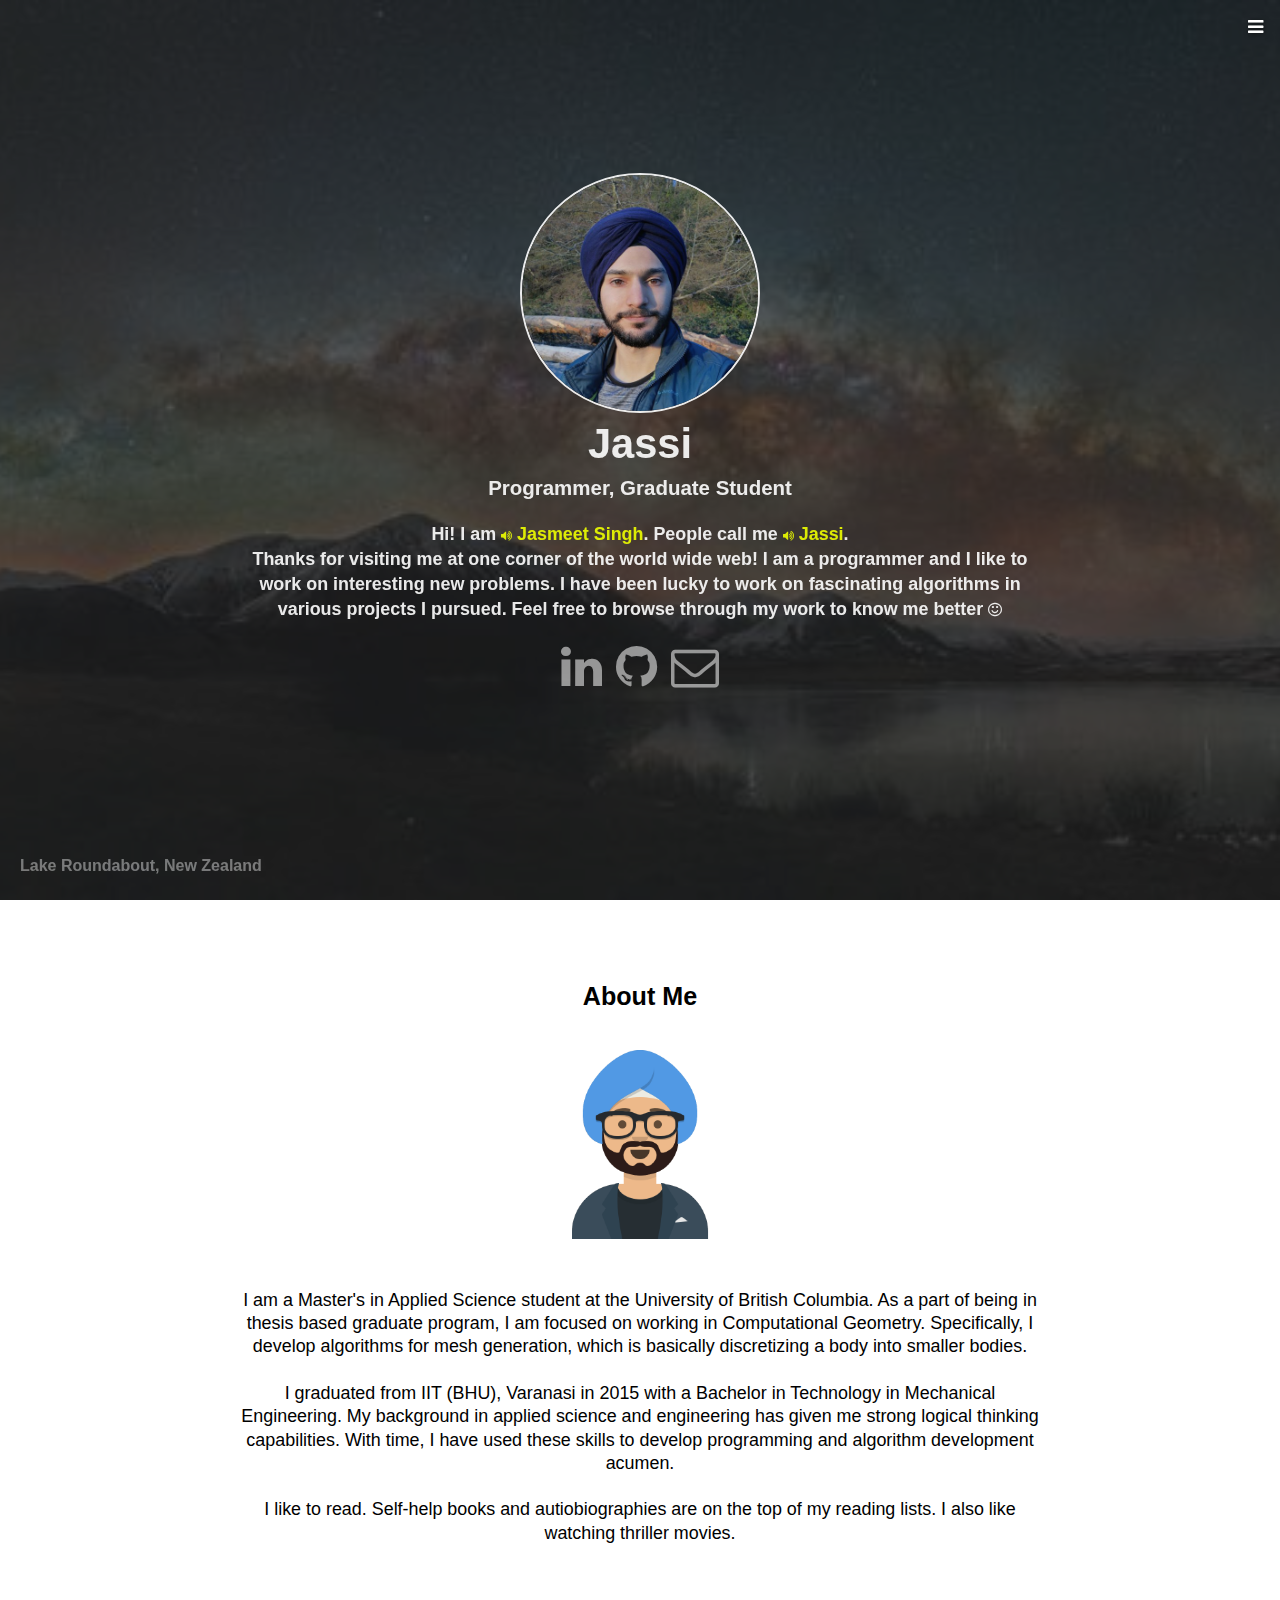
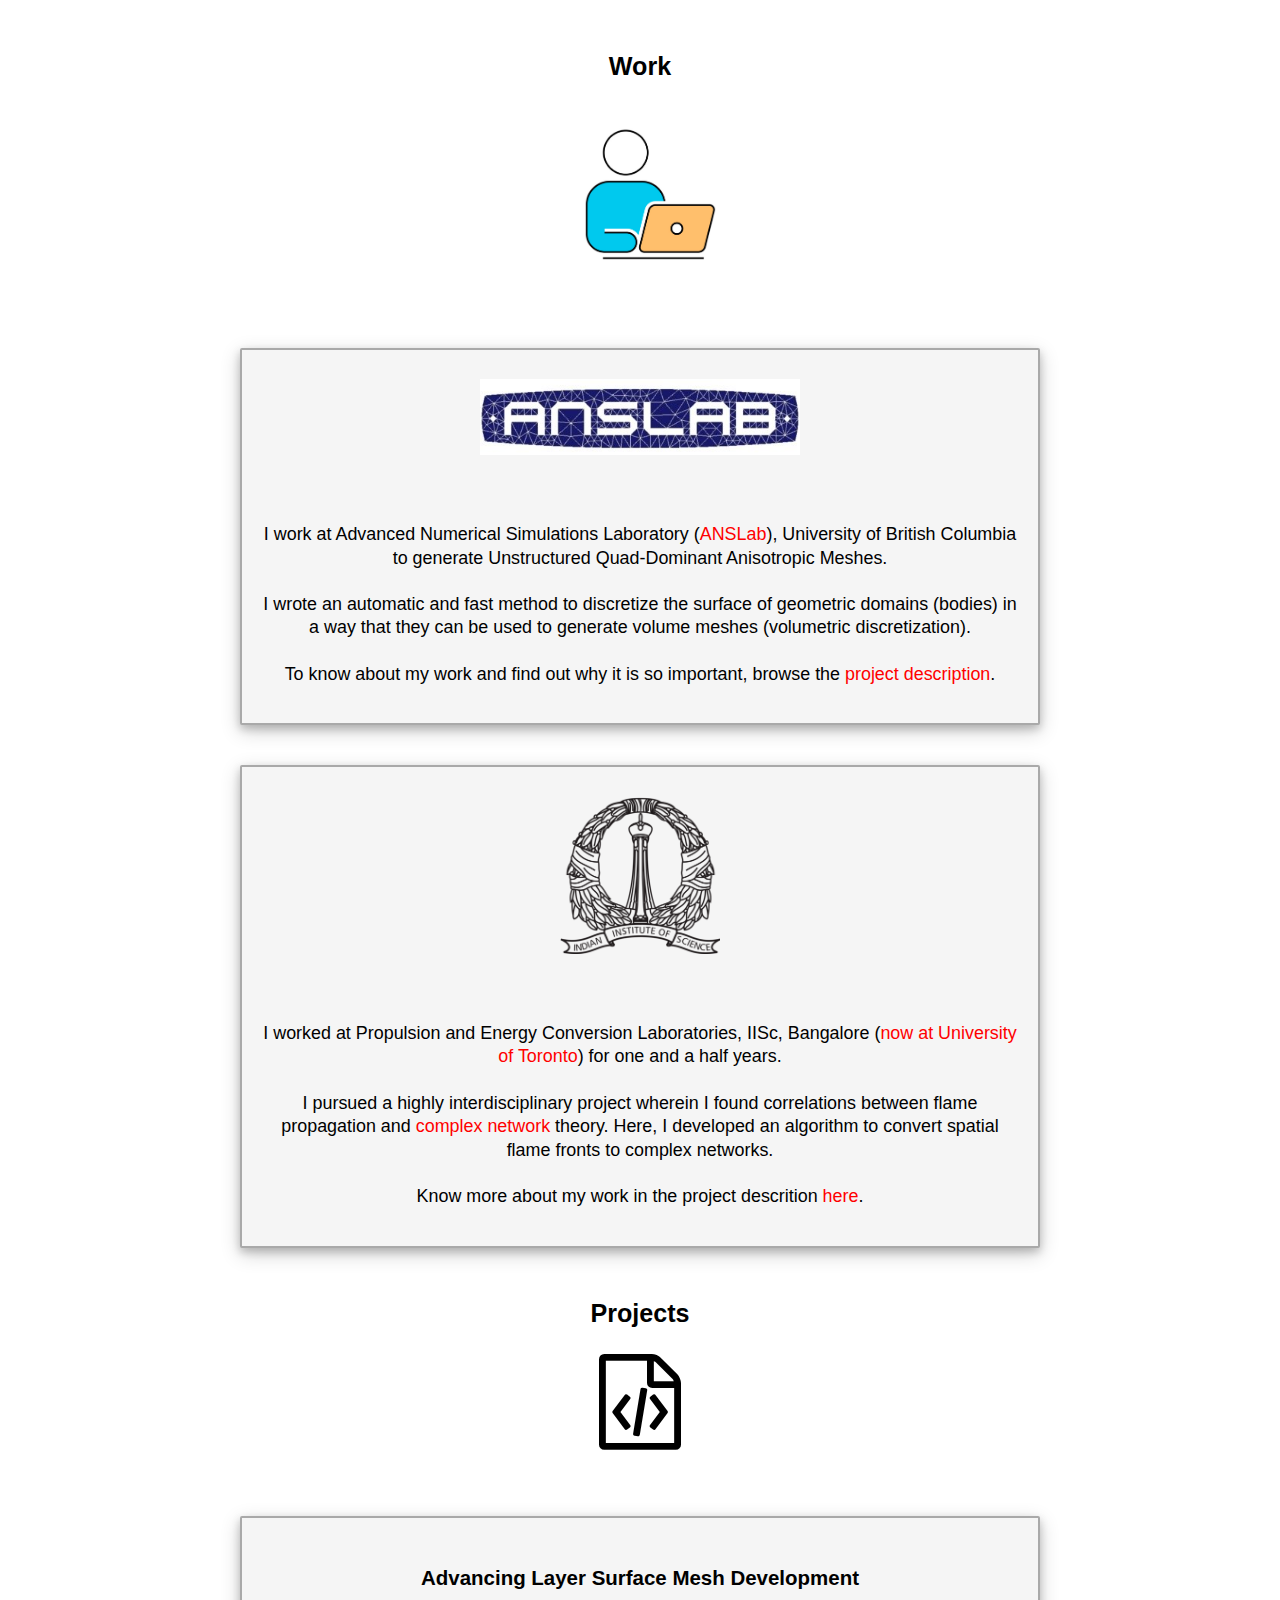
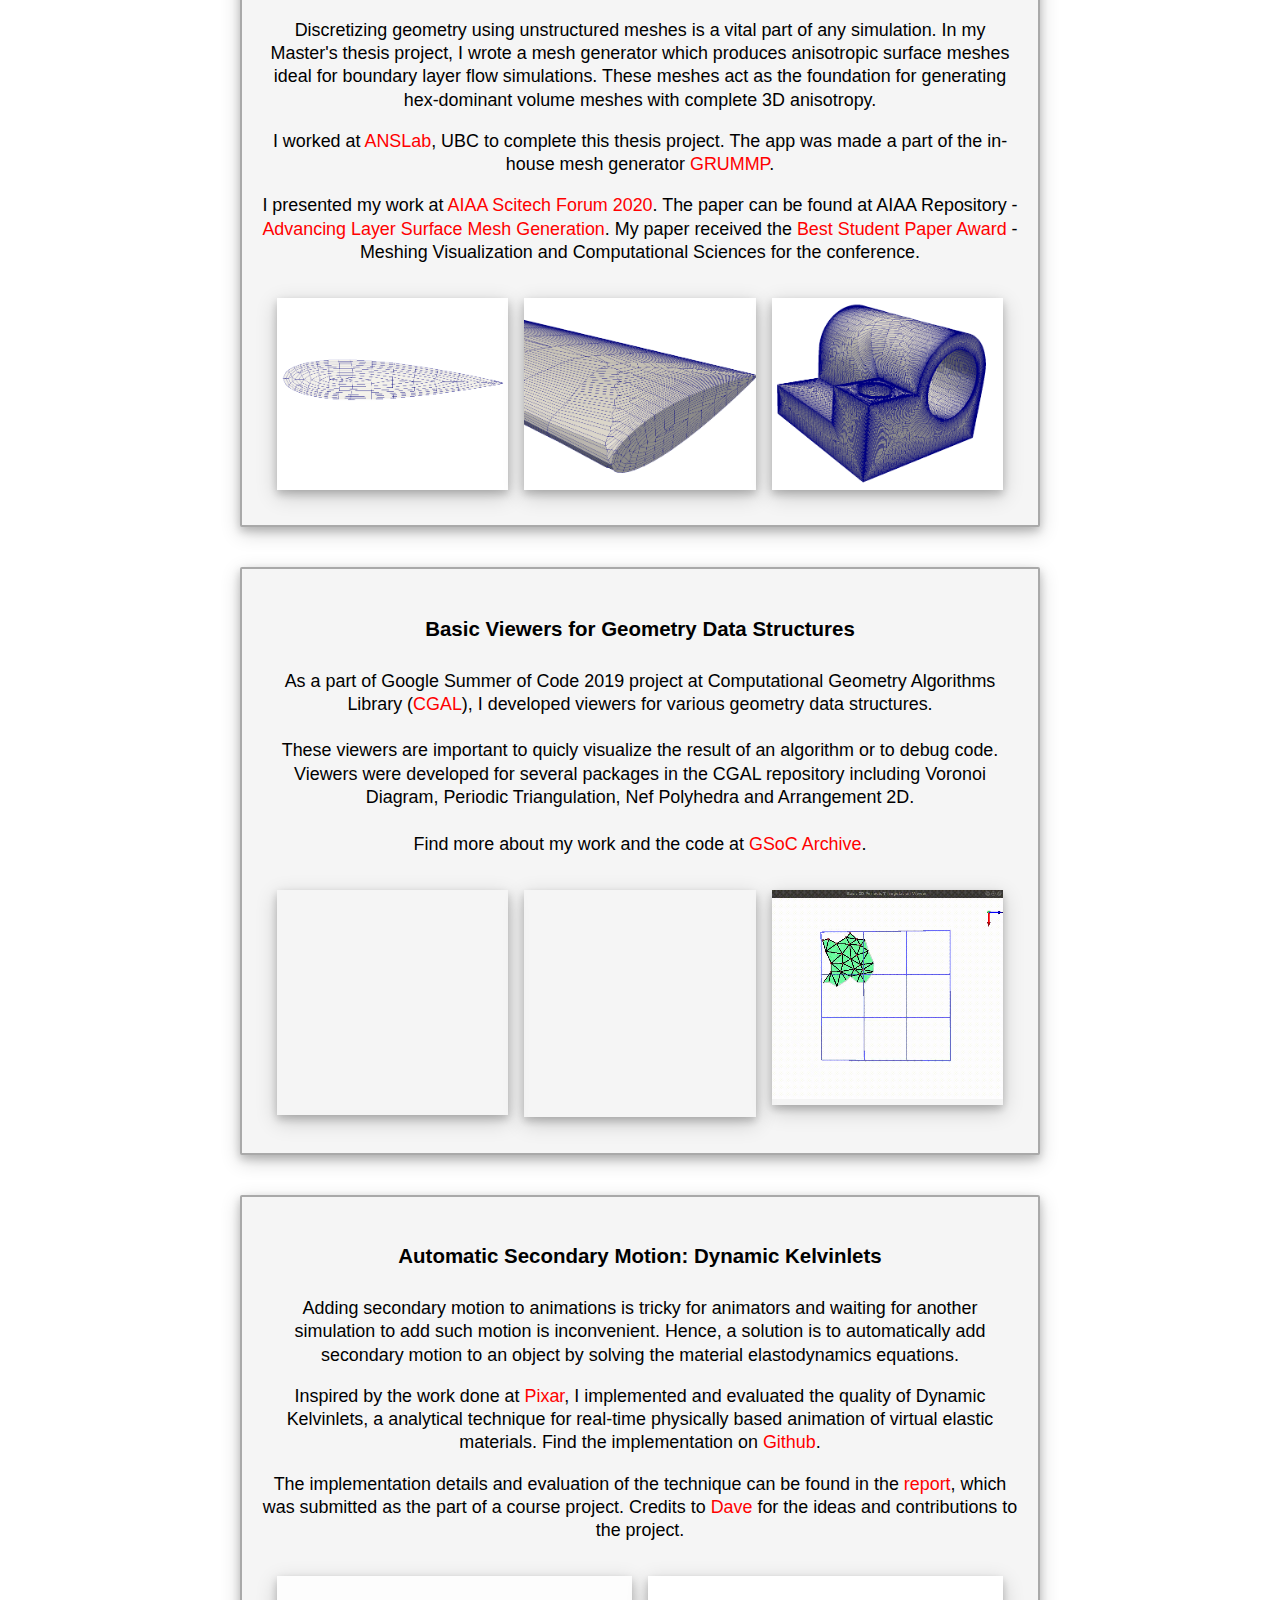
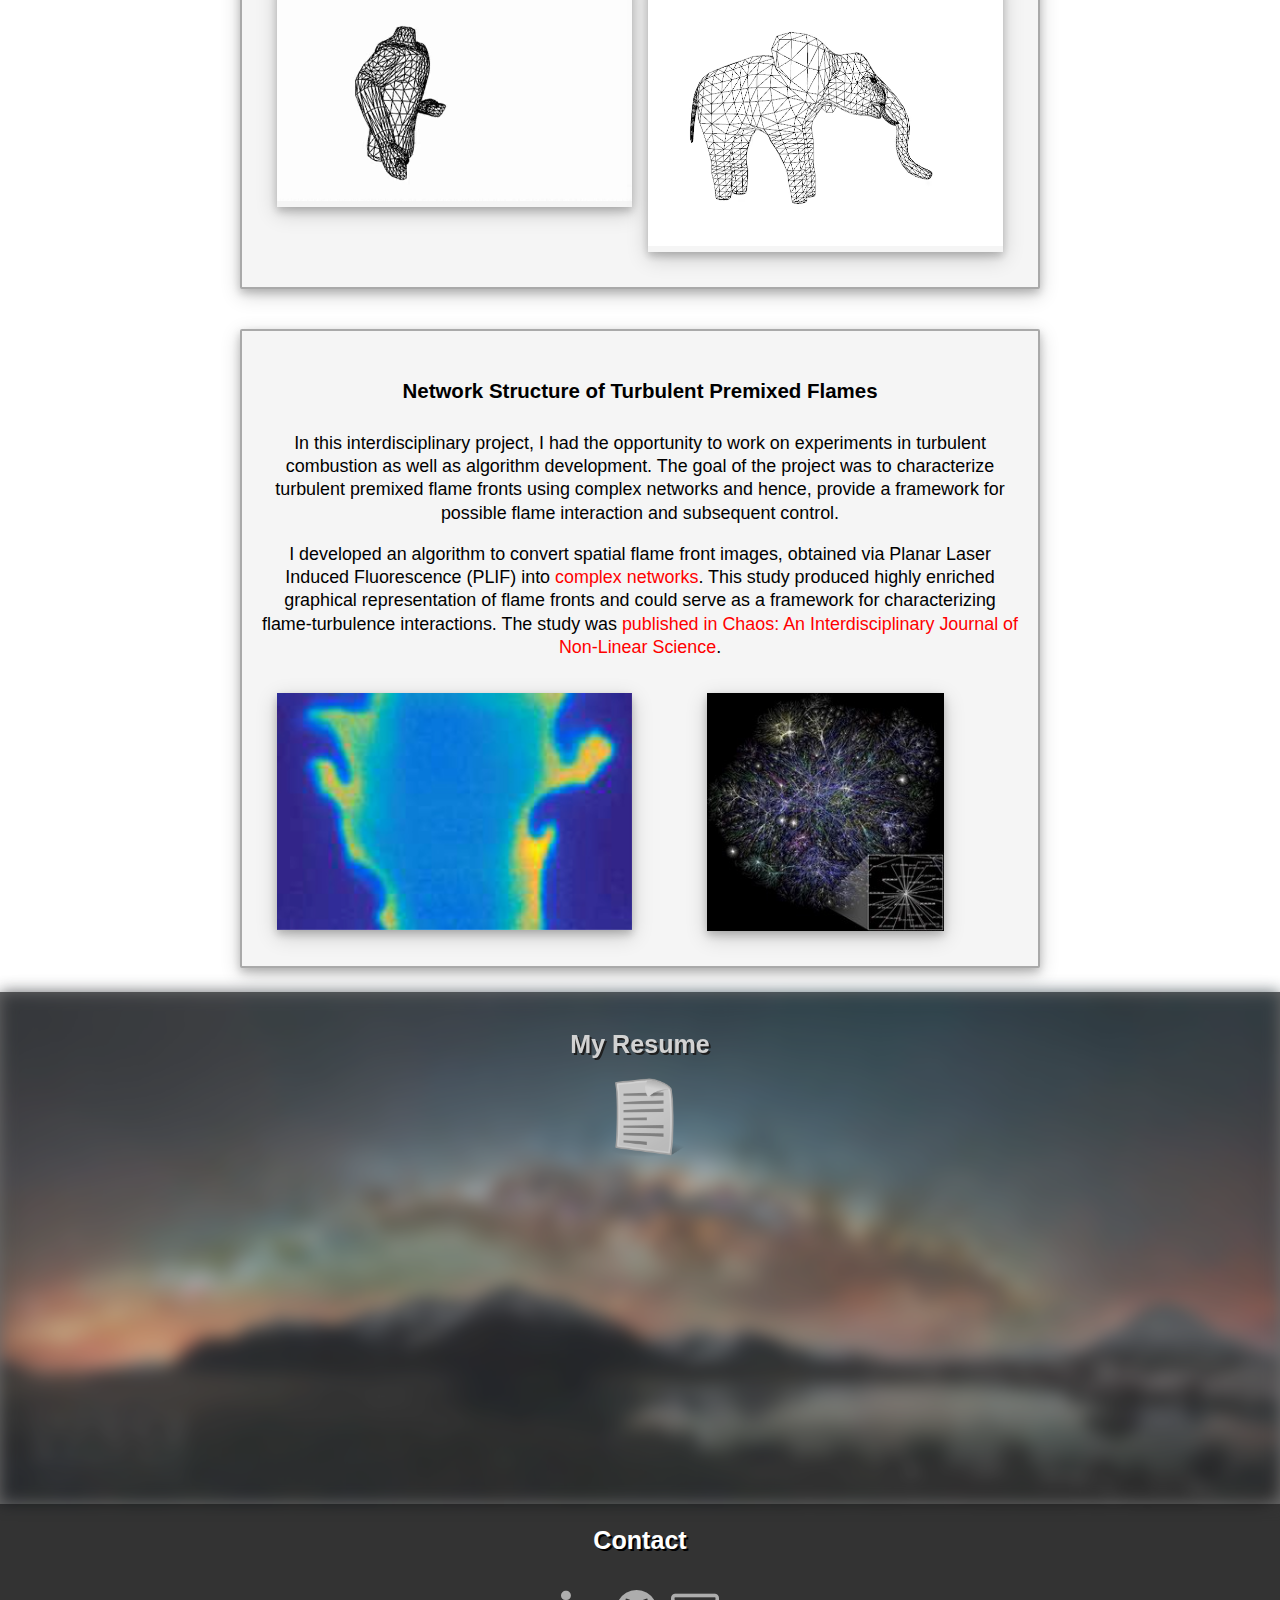
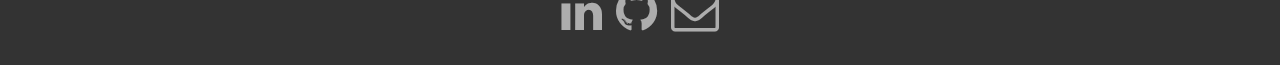
==== index.html @ 7428a0bb "Add initial blog page." ====
<!DOCTYPE html>
<html lang="en">
<head>
  <meta charset="UTF-8">
  <meta name="viewport" content="width=device-width, initial-scale=1">
  <!-- Audio clip of name pronounciation-->
  <audio id="myName">
    <source src="resources/jassi.mp3" type="audio/mpeg" />
    Your browser does not support the audio element.
  </audio>
  <audio id="myFullName1">
    <source src="resources/jasmeet.mp3" type="audio/mpeg" />
    Your browser does not support the audio element.
  </audio>

  <audio id="myFullName2">
    <source src="resources/singh.mp3" type="audio/mpeg">
      Your browser does not support the audio element.
    </audio>

    <title>Jasmeet Singh</title>
    <meta name="viewport" content="width=device-width, initial-scale=1.0">
    <meta name="theme-color" content="#242424">
    <link rel="icon" sizes="192x192" href="resources/avatar.png">
    <link rel="stylesheet" type="text/css" href="style.css">        
    <link rel="stylesheet" href="https://cdnjs.cloudflare.com/ajax/libs/font-awesome/4.7.0/css/font-awesome.min.css" type="text/css">
    <script src="jquery-3.4.1.min.js"></script>
    <script src="script.js"> </script>
  </head>
  <body>

    <div class="wrapper">

      <!-- Icon for Sidebar Toggle -->
      <a id="menuToggle" class="button buttonLg toggle" onclick="showSidebar()">
        <i class="fa fa-bars"></i>
      </a>
      <!-- Icon ends -->

      <!-- Sidebar -->
      <div id="sidebar">
        <ul class="sidebarNav">
          <a id="menuClose" onclick="hideSidebar()" class="button buttonDefault buttonLg pullRight toggle toggleOverride">
            <i class="fa fa-times"></i>
          </a>
          <li class="sidebarName">
            <a href="#home">Home</a>
          </li>
          <li>
            <a href="#aboutMe">About Me</a>
          </li>
          <li>
            <a href="#work">Work</a>
          </li>
          <li>
            <a href="#projects">Projects</a>
          </li>
          <li>
            <a href="https://jasmeet9323.github.io/blog">Blog</a>
          </li>
          <li>
            <a href="https://jasmeet9323.github.io/resume" target="_blank">Resume</a>
          </li>
        </ul>
      </div>
      <!-- Sidebar Ends -->

      <!-- Header page - Background Image and Intro -->
      <div id="home" class="header">
        <h2 class="locationLabel">Lake Roundabout, New Zealand
        </h2>
        <div class="backgroundImage" >
          <img class="backgroundImageElement" src="img/background/starryNightHigh.jpg">
        </div>

        <div class="landing">
          <img class="profilePic" src="img/profilePic.jpg" alt="Profile Picture">
          <div class="bioRight">
            <h1 class="name"> Jassi </h1>
            <h4 class="subtitle"> Programmer, Graduate Student</h4>
            <p class="aboutMeFrontPage">
              Hi! I am 
              <a onclick="playFullName1()" class="lightYellow">
                <i class="fa fa-volume-up" style="font-size: 12px"></i>
                Jasmeet 
              </a>
              <a onclick="playFullName2()" class="lightYellow">
              Singh</a>.
              People call me 
              <a onclick="playPetName()" class="lightYellow"> 
                <i class="fa fa-volume-up" style="font-size: 12px"></i>
              Jassi</a>.
              <br>
              Thanks for visiting me at one corner of the world wide web! I am a programmer and I like to work on interesting new problems. I have been lucky to work on fascinating algorithms in various projects I pursued. Feel free to browse through my work to know me better <i class="fa fa-smile-o" style="font-size:16px"></i>
            </p>
            <ul class="socialLinks">
              <li class="listIcon"> <a title="" class="icon" href="https://www.linkedin.com/in/jasmeet-singh-80642515b" target="_blank" data-original-title="LinkedIn"> <i class="fa fa-linkedin fa-3x"></i> </a> </li>
              <li class="listIcon"> <a title="" class="icon" href="https://github.com/jasmeet9323" target="_blank" data-original-title="Github"> <i class="fa fa-github fa-3x"></i> </a> </li>
              <li class="listIcon">
                <a class="icon" href="mailto:jasmeet.singh.mec11@iitbhu.ac.in"><i class="fa fa-envelope-o fa-3x" aria-hidden="true"></i>
                </a>
              </li>
            </ul>
          </div>
        </div>
      </div>
      <!-- Header page ends-->

      <!-- Bio -->
      <div id="aboutMe" class="bio">
        <div class="container">
          <h3 class="sectionHeading">About Me</h3>
          <img src="resources/avatar.png" class="avatar" alt="avatar">
          <p class="meBits">
            I am a Master's in Applied Science student at the University of British Columbia. As a part of being in thesis based graduate program, I am focused on working in Computational Geometry. Specifically, I develop algorithms for mesh generation, which is basically discretizing a body into smaller bodies.
            <br><br>
            I graduated from IIT (BHU), Varanasi in 2015 with a Bachelor in Technology in Mechanical Engineering. My background in applied science and engineering has given me strong logical thinking capabilities. With time, I have used these skills to develop programming and algorithm development acumen.
            <br><br>
            I like to read. Self-help books and autiobiographies are on the top of my reading lists. I also like watching thriller movies.
          </p>
        </div>
      </div>
      <!-- Bio Ends -->

      <!-- Work -->
      <div id="work">
        <!-- ANSLab -->
        <h3 class="sectionHeading">Work</h3>
        <img src="img/workIcon.png" class="avatar" style="padding-left: 20px">
        <div class="projects">
          <div class="projectCard" style="margin: 1.5em 1em">
            <a href="http://tetra.mech.ubc.ca/projects/ANSLab" target="_blank"><img src="img/anslab.jpg" class="avatar anslab" alt="ANSLab" /></a>
            <p class="projectDescription">
              I work at Advanced Numerical Simulations Laboratory (<a href="http://tetra.mech.ubc.ca/projects/ANSLab" target="_blank">ANSLab</a>), University of British Columbia to generate Unstructured Quad-Dominant Anisotropic Meshes.
              <br><br>
              I wrote an automatic and fast method to discretize the surface of geometric domains (bodies) in a way that they can be used to generate volume meshes (volumetric discretization).
              <br><br>
              To know about my work and find out why it is so important, browse the <a href="#advancingLayer">project description</a>.
            </p>
          </div>
          <!-- JetPECL IISc -->
          <div class="projectCard">
            <a href="https://jetpecl.wordpress.com/" target="_blank"><img src="img/iisc.png" class="avatar" style="width: 160px"></a>
            <p class="projectDescription">
              I worked at Propulsion and Energy Conversion Laboratories, IISc, Bangalore (<a href="https://jetpecl.wordpress.com/" target="_blank">now at University of Toronto</a>) for one and a half years.
              <br><br>
              I pursued a highly interdisciplinary project wherein I found correlations between flame propagation and <a href="https://en.wikipedia.org/wiki/Complex_network" target="_blank">complex network</a> theory. Here, I developed an algorithm to convert spatial flame fronts to complex networks.
              <br><br>
              Know more about my work in the project descrition <a href="#networkStructure">here</a>.
            </p>
          </div>
        </div>       
      </div>
      <!-- Work Ends -->

      <!-- Projects -->
      <div id="projects">
        <div id="projectHeader">
          <h3 class="sectionHeading">Projects</h3>
          <div class="codeIcon">
            <i class="fa fa-file-code-o fa-3x" aria-hidden="true"></i>
          </div>
        </div>
        <div class="projects">
          <div id="advancingLayer" class="projectCard">
            <h4 class="projectTitle">Advancing Layer Surface Mesh Development</h4>
            <p class="projectDescription">
              Discretizing geometry using unstructured meshes is a vital part of any simulation. In my Master's thesis project, I wrote a mesh generator which produces anisotropic surface meshes ideal for boundary layer flow simulations. These meshes act as the foundation for generating hex-dominant volume meshes with complete 3D anisotropy.
            </p>
            <p class="projectDescription">
              I worked at <a href=http://tetra.mech.ubc.ca/projects/ANSLab target="_blank">ANSLab</a>, UBC to complete this thesis project. The app was made a part of the in-house mesh generator <a href="http://tetra.mech.ubc.ca/GRUMMP/">GRUMMP</a>.
            </p>
            <p class="projectDescription">
              I presented my work at <a href="https://www.aiaa.org/SciTech?SSO=Y" target="_blank">AIAA Scitech Forum 2020</a>. The paper can be found at AIAA Repository - <a href="https://doi.org/10.2514/6.2020-0902" target="_blank">Advancing Layer Surface Mesh Generation</a>. My paper received the <a href="resources/Meshing Visualization and Computational Sciences BP e-certificate.pdf" target="_blank">Best Student Paper Award</a> - Meshing Visualization and Computational Sciences for the conference.
            </p>

            <div class="rowProjectPhoto">
              <div class="columnProjectPhoto">
                <img class="projectImage" src="img/nacaEndCap.png" alt="anisotropic mesh nacaEndCap" style="width: 100%" />
              </div>
              <div class="columnProjectPhoto">
                <img class="projectImage" src="img/nacaOblique.png" alt="anisotropic mesh nacaOblique" style="width: 100%" />
              </div>
              <div class="columnProjectPhoto">
                <img class="projectImage"src="img/joint.png" alt="anisotropic mesh mechanical part" style="width: 100%" />
              </div>
            </div>
          </div>

          <div class="projectCard">
            <h4 class="projectTitle">Basic Viewers for Geometry Data Structures</h4>
            <p class="projectDescription">
              As a part of Google Summer of Code 2019 project at Computational Geometry Algorithms Library (<a href="https://www.cgal.org/" target="_blank">CGAL</a>), I developed viewers for various geometry data structures.
              <br> <br>
              These viewers are important to quicly visualize the result of an algorithm or to debug code. Viewers were developed for several packages in the CGAL repository including Voronoi Diagram, Periodic Triangulation, Nef Polyhedra and Arrangement 2D.
              <br> <br>
              Find more about my work and the code at <a href="https://summerofcode.withgoogle.com/archive/2019/projects/6605980580708352/" target="_blank">GSoC Archive</a>.
            </p>

            <div class="rowProjectPhoto">
              <div class="columnProjectPhoto">
                <div class="projectImage">
                  <video width="100%" autoplay muted loop>
                    <source src="img/GSoC1.mp4" type="video/mp4"/>
                    Voronoi Diagram Viewer Video
                  </video>
                </div>
              </div>
              <div class="columnProjectPhoto">
                <div class="projectImage">
                  <video width="100%" autoplay muted loop>
                    <source src="img/GSoC2.mp4" type="video/mp4" />
                    Nef Polyhedra Viewer Video
                  </video>
                </div>
              </div>
              <div class="columnProjectPhoto">
                <div class="projectImage">
                  <video width="100%" autoplay muted loop>
                    <source src="img/GSoC3.mp4" type="video/mp4" />
                    Periodic Triangulation Viewer Video
                  </video>
                </div>
              </div>
            </div>
          </div>

          <div class="projectCard">
            <h4 class="projectTitle">Automatic Secondary Motion: Dynamic Kelvinlets</h4>
            <p class="projectDescription">
              Adding secondary motion to animations is tricky for animators and waiting for another simulation to add such motion is inconvenient. Hence, a solution is to automatically add secondary motion to an object by solving the material elastodynamics equations. 
            </p>

            <p class="projectDescription">
              Inspired by the work done at <a href="https://graphics.pixar.com/library/DynaKelvinlets/" target="_blank">Pixar</a>, I implemented and evaluated the quality of Dynamic Kelvinlets, a analytical technique for real-time physically based animation of virtual elastic materials. Find the implementation on <a href="https://github.com/jasmeet9323/DynamicKelvinlets" target="_blank">Github</a>.
            </p>
            <p class="projectDescription">
              The implementation details and evaluation of the technique can be found in the <a href="https://github.com/jasmeet9323/DynamicKelvinlets/blob/master/report/report.pdf" target="_blank">report</a>, which was submitted as the part of a course project. Credits to <a href="davepagurek.com" target="_blank">Dave</a> for the ideas and contributions to the project.
            </p>

            <div class="rowHalf">
              <div class="columnHalf">
                <div class="projectImage">
                  <video width="100%" autoplay muted loop>
                    <source src="img/punch.mp4" type="video/mp4" />
                    Punching Response Dynamic Kelvinlet
                  </video>
                </div>
              </div>
              <div class="columnHalf">
                <div class="projectImage">
                  <video width="100%" autoplay muted loop>
                    <source src="img/stomp.mp4" type="video/mp4" />
                    Stomping Response Dynamic Kelvinlet
                  </video>
                </div>
              </div>
            </div>
          </div>

          <div id="networkStructure" class="projectCard">
            <h4 class="projectTitle">Network Structure of Turbulent Premixed Flames</h4>
            <p class="projectDescription">
              In this interdisciplinary project, I had the opportunity to work on experiments in turbulent combustion as well as algorithm development. The goal of the project was to characterize turbulent premixed flame fronts using complex networks and hence, provide a framework for possible flame interaction and subsequent control.
            </p>
            <p class="projectDescription">
              I developed an algorithm to convert spatial flame front images, obtained via Planar Laser Induced Fluorescence (PLIF) into <a href="https://en.wikipedia.org/wiki/Complex_network" target="_blank">complex networks</a>. This study produced highly enriched graphical representation of flame fronts and could serve as a framework for characterizing flame-turbulence interactions. The study was <a href="https://doi.org/10.1063/1.4980135" target="_blank">published in Chaos: An Interdisciplinary Journal of Non-Linear Science</a>.
            </p>

            <div class="rowHalf">
              <div class="columnHalf">
                <img class="projectImage" src="img/flameFront.png" alt="flame" style="width: 100%" />
              </div>
              <div class="columnHalf">
                <img class="projectImage" src="img/complexNetwork.jpg" alt="complex network" style="width: 67%" />
              </div>
            </div>
          </div>
        </div>
      </div>
      <!-- Projects End -->

      <!-- Resume -->
      <div id="resume">
        <div class="resumeBackground">
          <img class="blur backgroundImageElement" src="img/background/starryNightHigh.jpg" style="width" alt="backgroundImage">

          <div class="findResume">
            <p class="aboutMeFrontPage biggerText">
              <a class="myResume" href="https://jasmeet9323.github.io/resume" target="_blank">My Resume
              </a>
            </p>
            <a href="https://jasmeet9323.github.io/resume" target="_blank" ">
              <img src="img/resume.png" class="avatar" style="width: 100px; padding-left: 20px;">
            </a>
          </a>
        </div>
      </div>
    </div>
    <!-- End Resume Header -->

    <!-- Contact -->
    <div id="contact">
      <h3 class="myResume" style="margin-bottom: 30px; margin-top: 0px; padding-top: 20px;">Contact</h3>
      <ul class="zeroMargin socialLinks" style="padding-bottom: 30px">
        <li class="listIcon">
         <a title="" class="icon" href="https://www.linkedin.com/in/jasmeet-singh-80642515b" target="_blank" data-original-title="LinkedIn">
          <i class="fa fa-linkedin fa-3x"></i> 
        </a> 
      </li>
      <li class="listIcon"> 
        <a title="" class="icon" href="https://github.com/jasmeet9323" target="_blank" data-original-title="Github">
         <i class="fa fa-github fa-3x"></i> 
       </a>
     </li>
     <li class="listIcon">
      <a class="icon" href="mailto:jasmeet.singh.mec11@iitbhu.ac.in"><i class="fa fa-envelope-o fa-3x" aria-hidden="true"></i>
      </a>
    </li>
  </ul>
</div>
<!-- End Contact-->

</div>
</body>
</html>
---- style.css ----
* {
  box-sizing: border-box;
}

html, body, .header {
  min-height: 100% !important;
  height: 100%;
  margin: 0;
  scroll-behavior: smooth;
}

html {
  line-height: 1.3;
  font-size: 16px;
}

body {
  font-family: Arial, Helvetica, sans-serif;
}

/*Menu Toggle*/
#menuToggle {
  top: 0;
  right: 0;
  position: fixed;
  z-index: 1;
  color: #fff;
  text-shadow: 1px 1px 5px rgba(0,0,0,0.6);
  border-radius: 10px;
  -webkit-transition: all .3s ease 0;
  -moz-transition: all .3s ease 0;
  -ms-transition: all .3s ease 0;
  -o-transition: all .3s ease 0;
  transition: all .3s ease 0;
}

#menuClose {
  top: 0;
  right: 0;
  z-index: 1;
  color: #fff;
}

a#menuClose:active {
  color: #fff;
}

.button {
  display: inline-block;
  margin-bottom: 0;
  font-weight: bold;
  text-align: center;

  -webkit-user-select: none;
  -moz-user-select: none;
  -ms-user-select: none;
  user-select: none;

  vertical-align: middle;
  cursor: pointer;
  border-radius: 5px;
  background-image: none;
  border: 2px solid transparent;
  white-space: nowrap;
  padding: 6px 12px;
  font-size: 15px;
  line-height: 1.2;
}

.buttonLg {
  padding: 10px 10px;
  font-size: 18px;
  line-height: 1.2;
  border-radius: 5px;
}

.toggle {
  margin: 5px 5px 0 0;
}

.pullRight {
  float: right;
}

.toggleOverride {
  color: rgba(255,255,255,0.4);
  border-radius: 10px;
  background-color: #222;
  border-color: rgba(255,255,255,0.4);
}

#sidebar {
  margin-right: -250px;
  right: 0;
  width: 250px;
  background: #222;
  position: fixed;
  height: 100%;
  z-index: 1000;
}

#sidebar.show {
  right: 250px;
  width: 250px;
  -webkit-transition: all .4s ease 0;
  -moz-transition: all .4s ease 0;
  -ms-transition: all .4s ease 0;
  -o-transition: all .4s ease 0;
  transition: all .4s ease 0;
}

.sidebarNav {
  position: absolute;
  top: 0;
  width: 250px;
  line-style: none;
  margin: 0;
  padding: 0;
}

.sidebarNav li a {
  color: #999;
  display: block;
  text-decoration: none;
}

.sidebarNav li {
  line-height: 40px;
  text-indent: 20px;
}

.sidebarNav .sidebarName {
  height: 55px;
  line-height: 55px;
  font-size: 18px;
}

li.sidebarName {
  font-size: 22px;
}

ul.sidebarNav > li:hover a {
  background-color: #333333;
  color: white;
}

li {
  list-style: none;
}

#menuToggle:hover {
  border: 1px solid #999;
  background-color: rgba(0,0,0,0.1);
}

#menuToggle {
  top: 0;
  right: 0;
  position: fixed;
  z-index: 1;
  color: #fff;
  text-shadow: 1px 1px 5px rgba(0,0,0,0.6);
  border-radius: 10px;
  -webkit-transition: all .3s ease 0;
  -moz-transition: all .3s ease 0;
  -ms-transition: all .3s ease 0;
  -o-transition: all .3s ease 0;
  transition: all .3s ease 0;
}

.wrapper {
  height: 100%;
}

.header {
  display: table;
  height: 100%;
  width: 100%;
  position: relative;
  margin: auto;
  background-color: #222;
}

.locationLabel {
  position: absolute;
  opacity: 0.6;
  left: 20px;
  bottom: 10px;
  color: #fff;
  font-size: 16px
}

.backgroundImage {
  background-attachment: scroll;
  position: absolute;
  top : 0; bottom: 0;
  left: 0; right: 0;
  background-repeat: no-repeat;
  opacity: 0.3;

  background-position: center center;
  background-size: cover;
  height: 100%;
  width: 100%;
}

.resumeBackground {
  background-attachment: scroll;
  position: relative;
  top: 0; bottom: 0;left: 0;right: 0;
  background-repeat: no-repeat;
  opacity: 0.7;
  vertical-align: middle;

  height: 100%;
  width: 100%;
}

.findResume {
  height: 100%;
  position: absolute;
  left: 50%;
  top: 50%;
  transform: translate(-50%, -50%);
  margin: 0 auto;
  color: white;
  vertical-align: middle;
  text-align: center;
}

p.biggerText {
  display: block;
  margin-top:20%;
  font-size: calc(20px + 0.4vw);
  vertical-align: middle;
  text-align: center;
}

/* Small screens */
@media all and (max-width: 500px) {
  p.biggerText {
    margin-top: 5%;
  }
}

.myResume {
  color: #fff;
  text-shadow: 2px 2px black;
}

#resume {
  background-color: #696969;
}

.backgroundImageElement {
  height: 100%;
  width: 100%;
  object-fit: cover;
}
.blur {
  filter: blur(8px);
  -webkit-filter: blur(8px);
}

.landing {
  vertical-align: middle;
  color-rendering: #fff;
  display: table-cell;
  text-align: center;
  opacity: 0.9;
  margin: 0 auto;
}

.profilePic {
  height: 240px;
  width: 240px;
  object-fit: cover;
  border: 2.5px solid #fff;
  border-radius: 100%;
  display: block;
  margin: 0 auto;
  margin-top: -20px;
  vertical-align: middle;
}

.name, .subtitle{
  text-align: center;
  color: #fff;
}

.name {
  margin-bottom: 0.1em;
  margin-top: 0.1em;
}

.subtitle {
  margin-bottom: 0.1em;
  margin-top: 0.1em;
}

.bioRight {
}

.aboutMeFrontPage {
  margin: 0 auto;
  color: #fff;
  padding: 10px;
  font-weight: bold;
  line-height: 1.4;
  text-align: center;
  padding: 5px;
  margin-top: 15px;
  max-width: 800px;
}

.aboutMe::selection, .name::selection,
.subtitle::selection, .lightYellow::selection, .myResume::selection {
  background: #222;
}

.lightYellow {
  color: #eeff00;
}

/* Profile Icons */
.socialLinks {
  padding-left: 0;
  list-style: none;
}

.listIcon {
  display: inline-block;
  padding-left: 5px;
  padding-right: 5px;
}

.icon {
  opacity: 0.6;
  color: #fff;
}

.fa-3x {
  font-size: 3.5em;
}

.fa {
  display: inline-block;
}

/*Navigation bar*/
/*Large screen*/
.nav {
  display: flex;
  flex-flow: row wrap;
  justify-content: center;
  overflow: hidden;
}

/* Small screens */
@media all and (max-width: 500px) {
  .nav {
    /* On small screens, we are no longer using row direction but column */
    flex-direction: column;
  }
}

/*
.nav a {
  float: left;
  color: black;
  text-align: center;
  padding: 14px 16px;
  margin: 4px;
  text-decoration: none;
  font-size: 16px;
  border-radius: 10px;
}

.nav a:hover {
  background-color: #ddd;
  color: black;
}

.nav a.active {
  background-color: dimgray;
  color: white;
}
*/


.projects {
  padding: 0;
  margin: 0;
  list-style: none;

  display: -webkit-box;
  display: -moz-box;
  display: -ms-flexbox;
  display: -webkit-flex;
  display: flex;

  -webkit-flex-flow: column wrap;
  justify-content: center;
  align-content: center;

  width: 100%;
}

/*Each Project as a card*/
.projectCard {
  background-color: whitesmoke;
  padding: 1.2em;
  border: 2px solid darkgray;
  border-radius: 2px;

  max-width: 800px;
  min-width: 150px;

  margin: 1em;
  margin-bottom: 1.5em;

  /*shadow to appear as card*/
  box-shadow: 0 4px 8px 0 rgba(0, 0, 0, 0.2), 0 6px 20px 0 rgba(0, 0, 0, 0.19);
}

/* Responsive layout - makes the columns stack on top of each other instead of next to each other */
@media screen and (max-width: 600px) {
  .column {
    width: 100%;
  }
}

/* Clear floats after columns*/
.row:after {
  content: "";
  display: table;
  clear: both;
}

.rowProjectPhoto {
  display: flex;
  flex-flow: row wrap;
  justify-content: space-around;
  padding: 0.5em;
}

/* Create three equal columns next to each other*/
.columnProjectPhoto {
  flex: 33.33%;
  padding: 0.5em;
  min-width: 150px;
}

/* Create two columns*/
.rowHalf{
  display: flex;
  flex-flow: row wrap;
  justify-content: space-around;
  padding: 0.5em;
}

.columnHalf{
  flex: 50%;
  padding: 0.5em;
  min-width: 150px;
}

.projectImage {
  display: block;
  margin: 0 auto;
  transition: transform 0.25s ease;
  box-shadow: 0 4px 8px 0 rgba(0, 0, 0, 0.2), 0 6px 20px 0 rgba(0, 0, 0, 0.19);
}

.projectImage:hover {
  transform: scale(1.4);
}

.projectTitle {
  text-align: center;
}

.sectionHeading {
  text-align: center;
}


p.projectDescription {
  text-align: center;
  font-size: calc(16px + 0.15vw);
}

p {
  font-size: calc(16px + 0.15vw);
}

h1 {
  font-size: calc(32px + 0.75vw);
}

h2 {
 font-size: calc(24px + 0.5vw); 
}

h3 {
  font-size: calc(20px + 0.4vw);
}

h4 {
  font-size: calc(16px + 0.35vw);
}

h5 {
  font-size: calc(14px + 0.225vw);
}

h6 {
  font-size: calc(14px + 0.2vw);
}

/**** Links *********/
a {
  color: red;
  text-decoration: none;
}

a:hover {
  cursor: pointer;
  text-decoration: underline;
}

a:active {
  color: darkred;
}

a.lightYellow:active {
  color: yellow;
}

img {
  vertical-align: middle;
  /*limit max width height to viewport size*/
  max-height: 100vh;
  max-width: 100vw;
}

/* Bio */
.bio {
  padding: 50px 0;
  text-align: center;
  max-width: 1200px;
  margin: 0 auto;
}

.container {
  margin: 0 auto;
  padding: 5px 15px;
}

.avatar {
  margin: 0 auto;
  display: block;
  width: 180px;
  padding: 10px 0;
  padding-bottom: 50px;
}

.anslab {
  width: 320px;
}

.meBits {
  margin: 0 auto;
  margin-bottom: 25px;
  max-width: 800px;
}

#contact {
  background-color: #333;
}

.zeroMargin {
  margin: 0 auto;
}

.myResume:active {
  color: snow;
  font-size: calc(20px + 0.4vw);
}

#contact {
  vertical-align: middle;
  text-align: center;
}

.codeIcon {
  display: block; text-align: center;
  font-size: 2em;
  margin-bottom: 50px;
  margin-top: 20px;
}
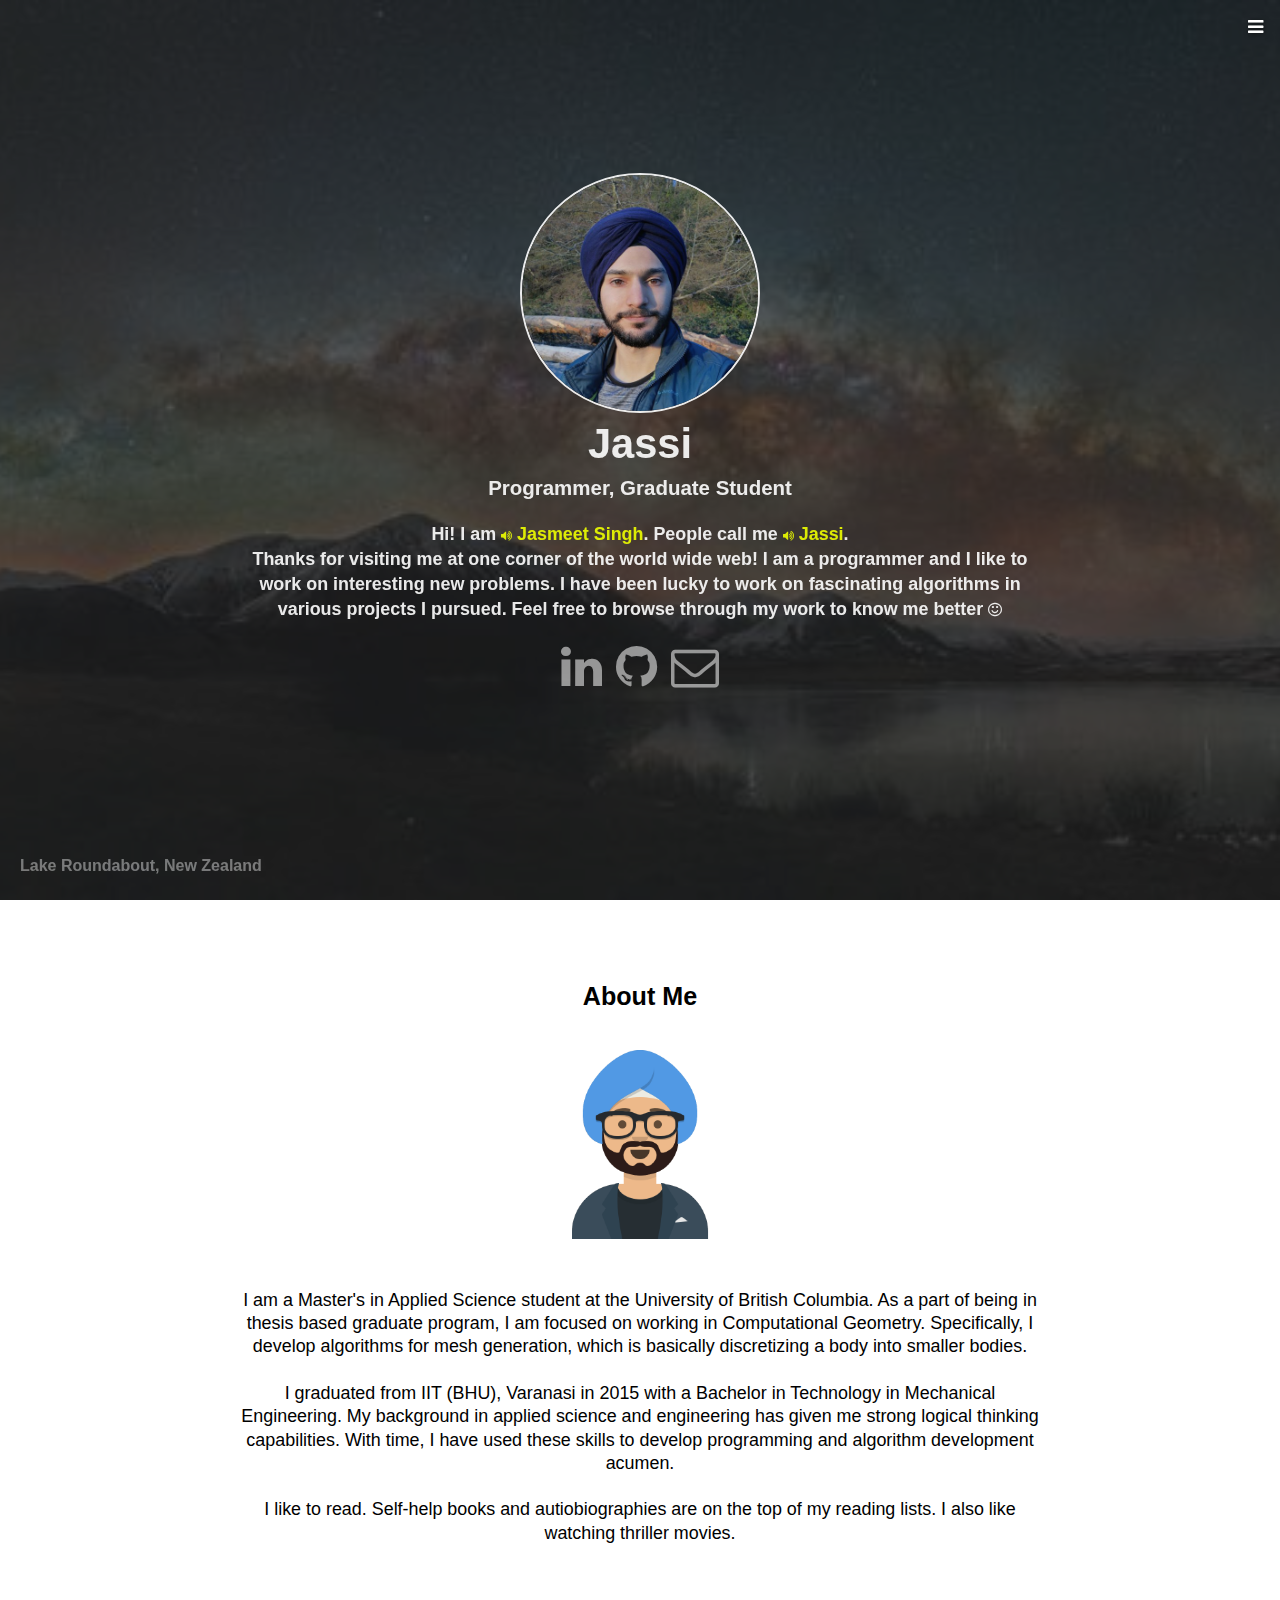
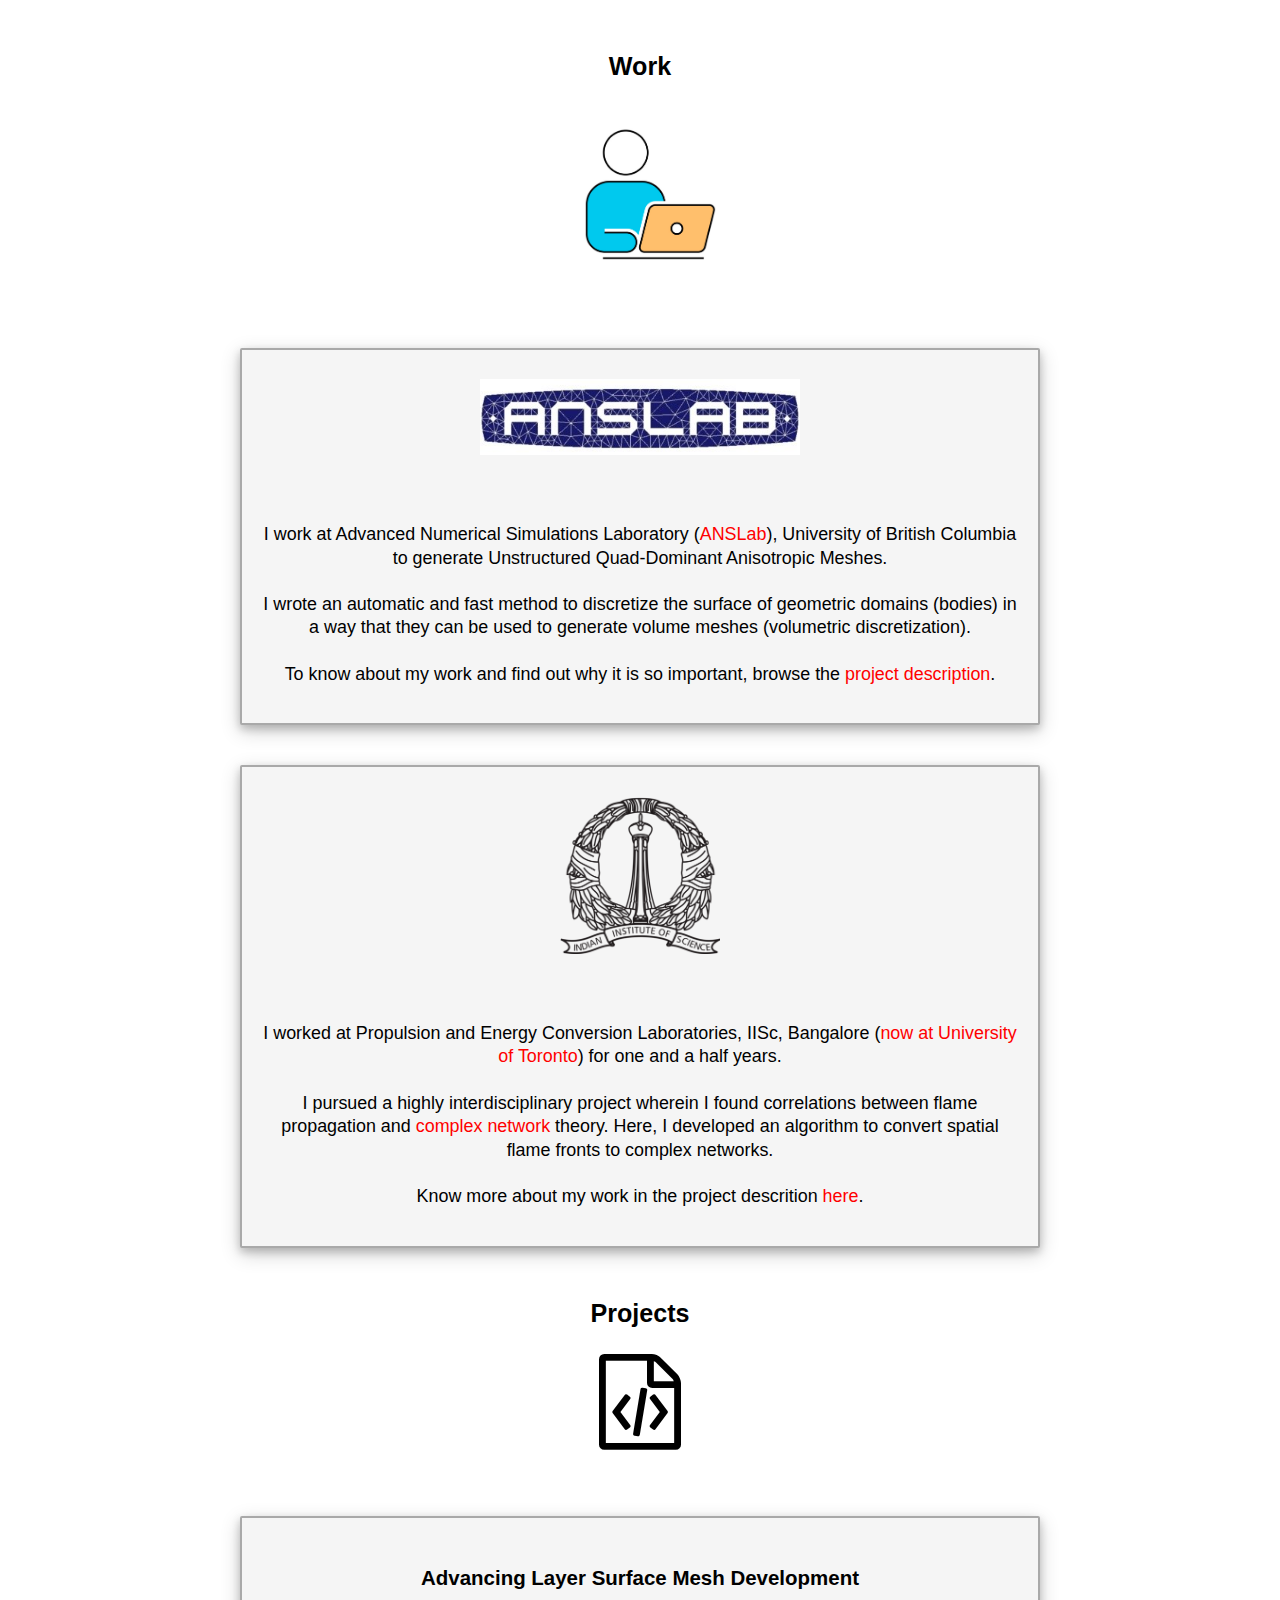
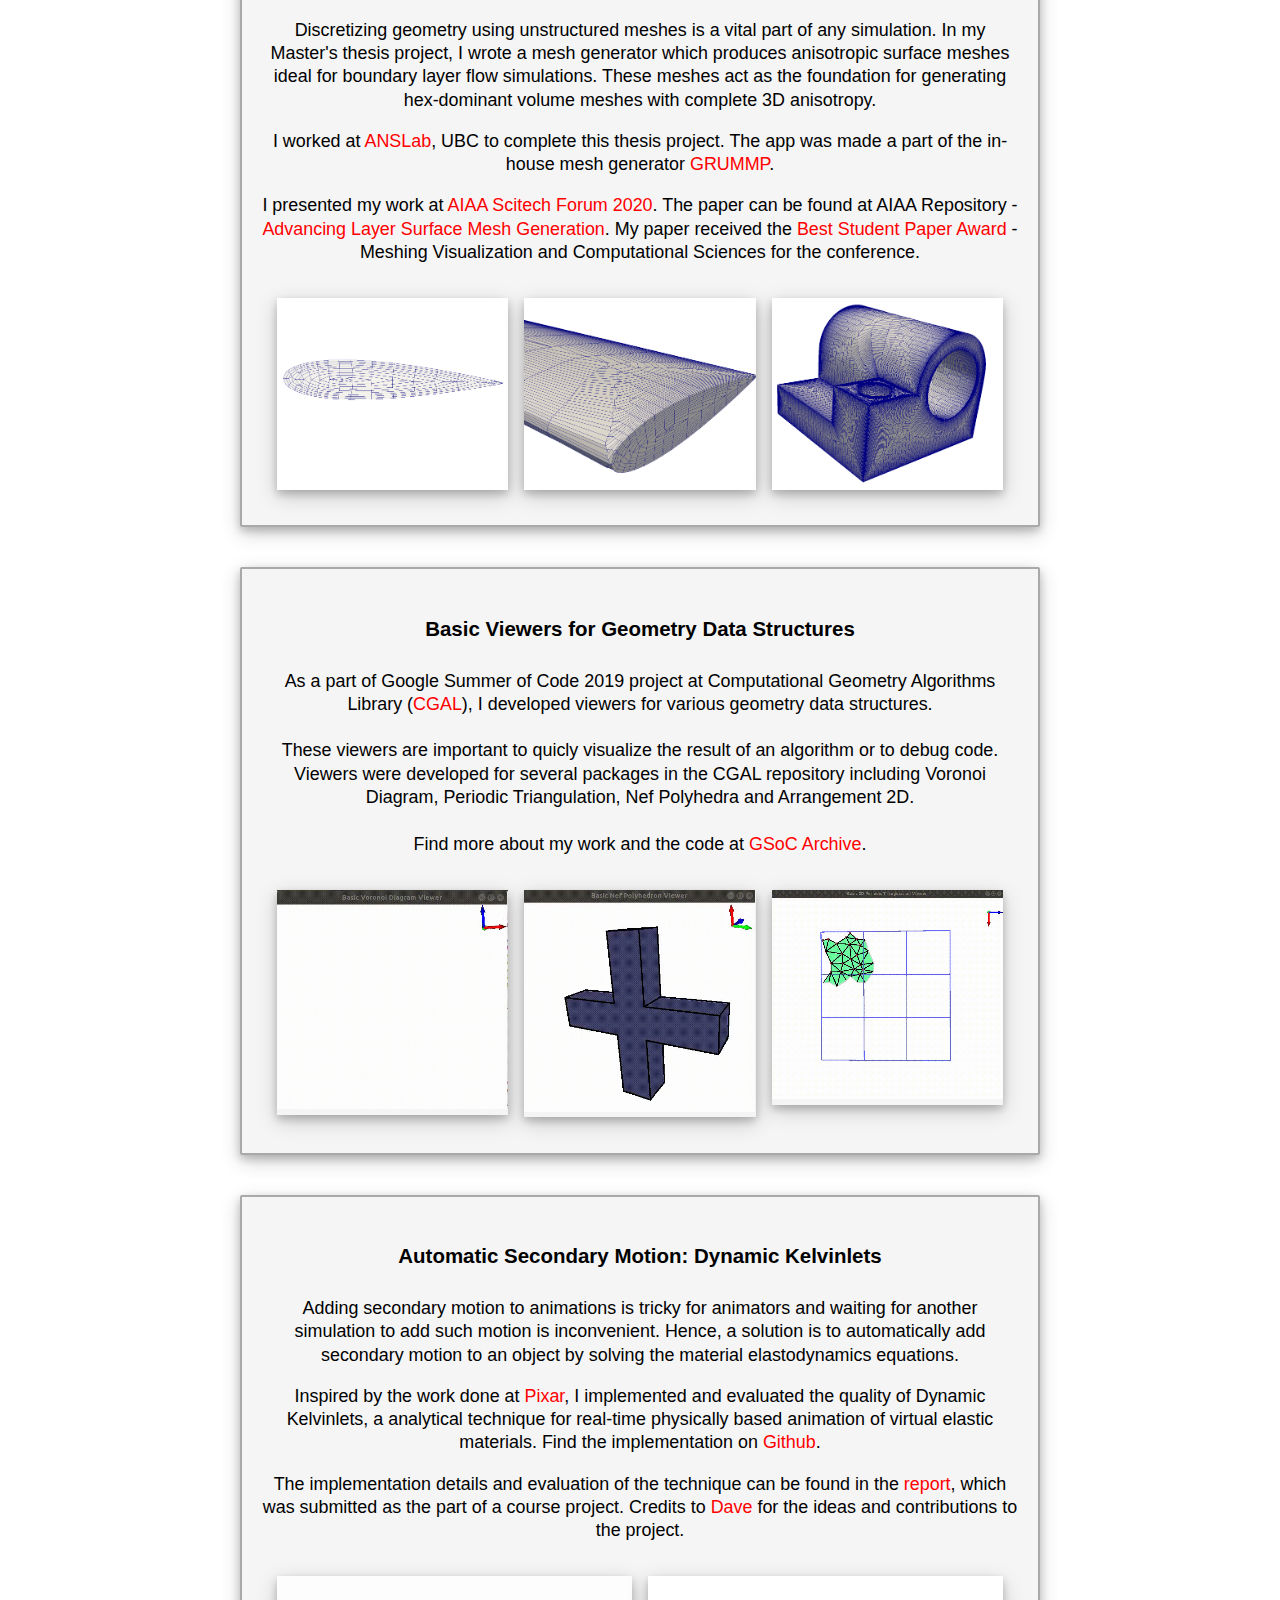
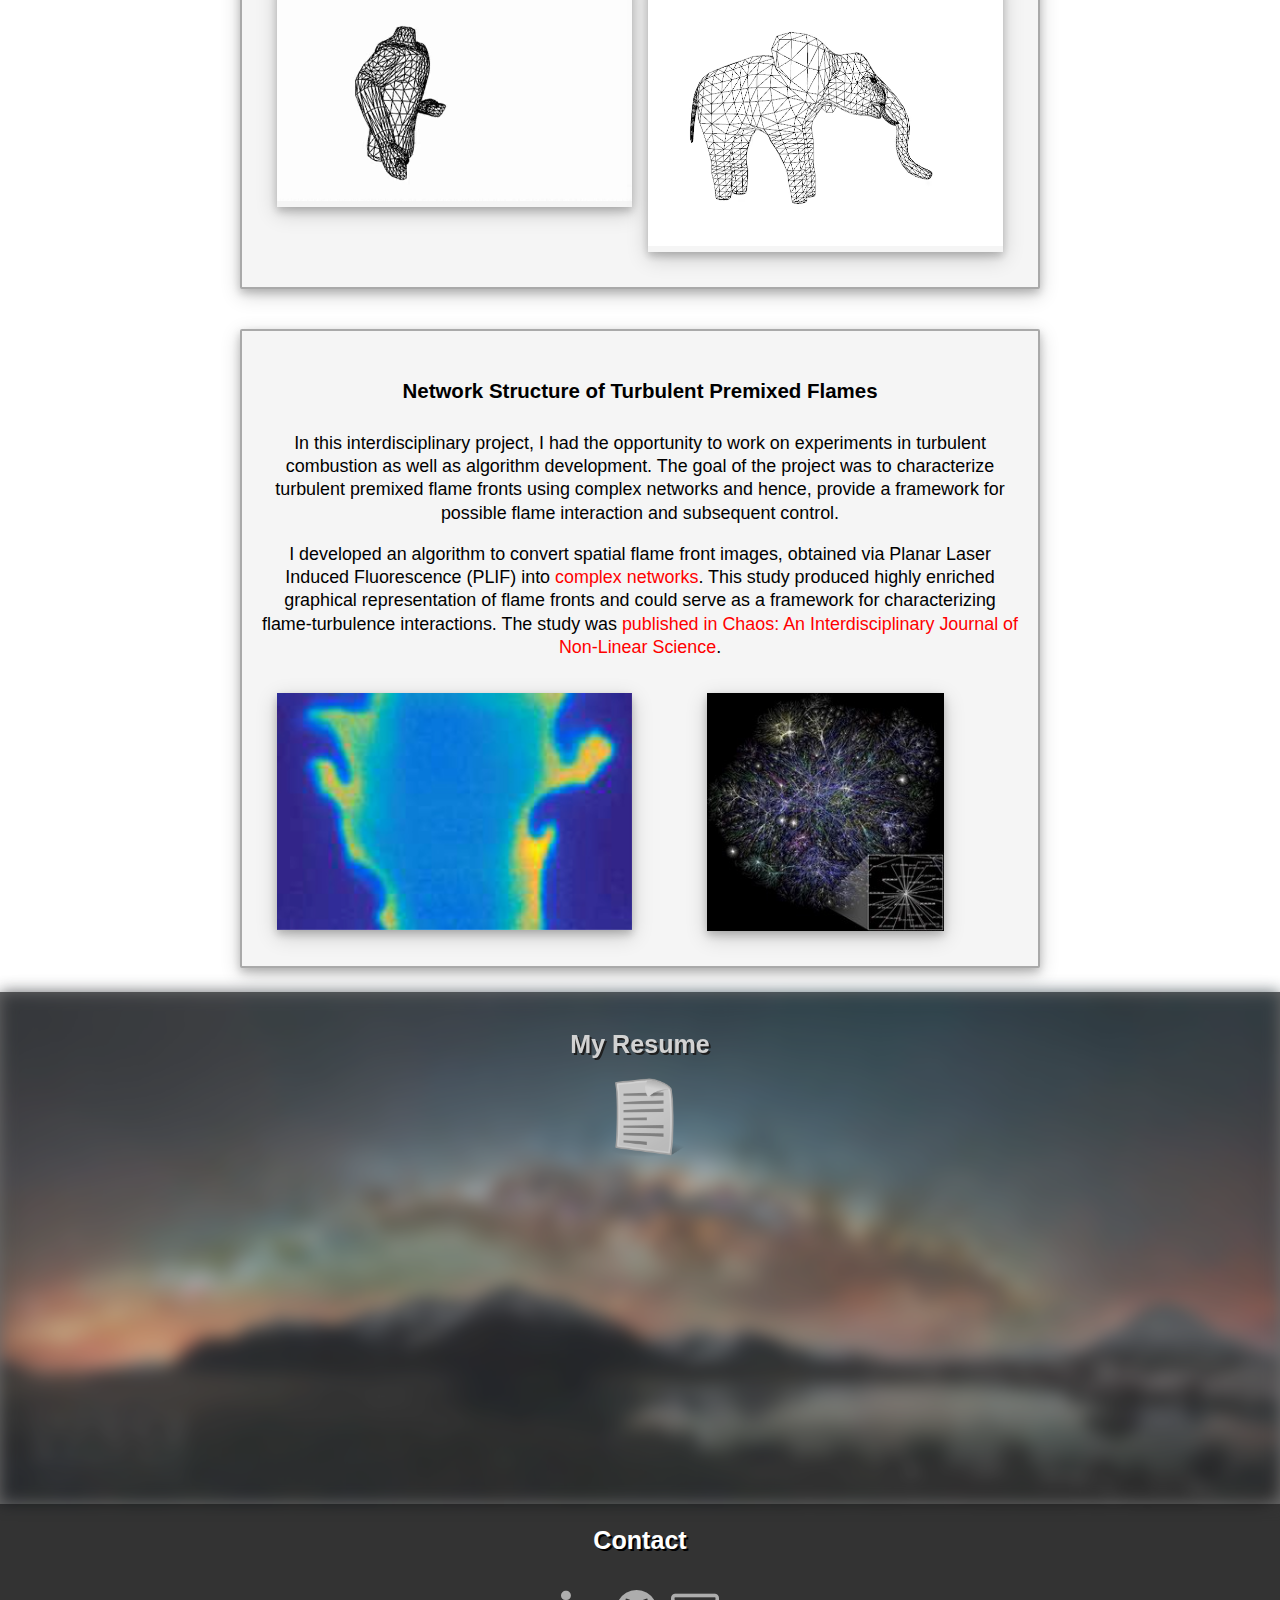
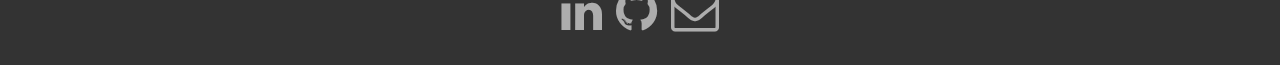
==== commit 07aa69bd: "Change Banner Image formatting to make title of blog post more visible" ====
--- a/index.html
+++ b/index.html
@@ -56,10 +56,10 @@
             <a href="#projects">Projects</a>
           </li>
           <li>
-            <a href="https://jasmeet9323.github.io/blog">Blog</a>
-          </li>
-          <li>
-            <a href="https://jasmeet9323.github.io/resume" target="_blank">Resume</a>
+            <a href="blog/blog.html">Blog</a>
+          </li>
+          <li>
+            <a href="resume/index.html" target="_blank">Resume</a>
           </li>
         </ul>
       </div>
@@ -283,14 +283,14 @@
       <!-- Resume -->
       <div id="resume">
         <div class="resumeBackground">
-          <img class="blur backgroundImageElement" src="img/background/starryNightHigh.jpg" style="width" alt="backgroundImage">
+          <img class="blur backgroundImageElement" src="img/background/starryNightHigh.jpg" alt="backgroundImage">
 
           <div class="findResume">
             <p class="aboutMeFrontPage biggerText">
-              <a class="myResume" href="https://jasmeet9323.github.io/resume" target="_blank">My Resume
+              <a class="myResume" href="resume/index.html" target="_blank">My Resume
               </a>
             </p>
-            <a href="https://jasmeet9323.github.io/resume" target="_blank" ">
+            <a href="resume/index.html" target="_blank" ">
               <img src="img/resume.png" class="avatar" style="width: 100px; padding-left: 20px;">
             </a>
           </a>
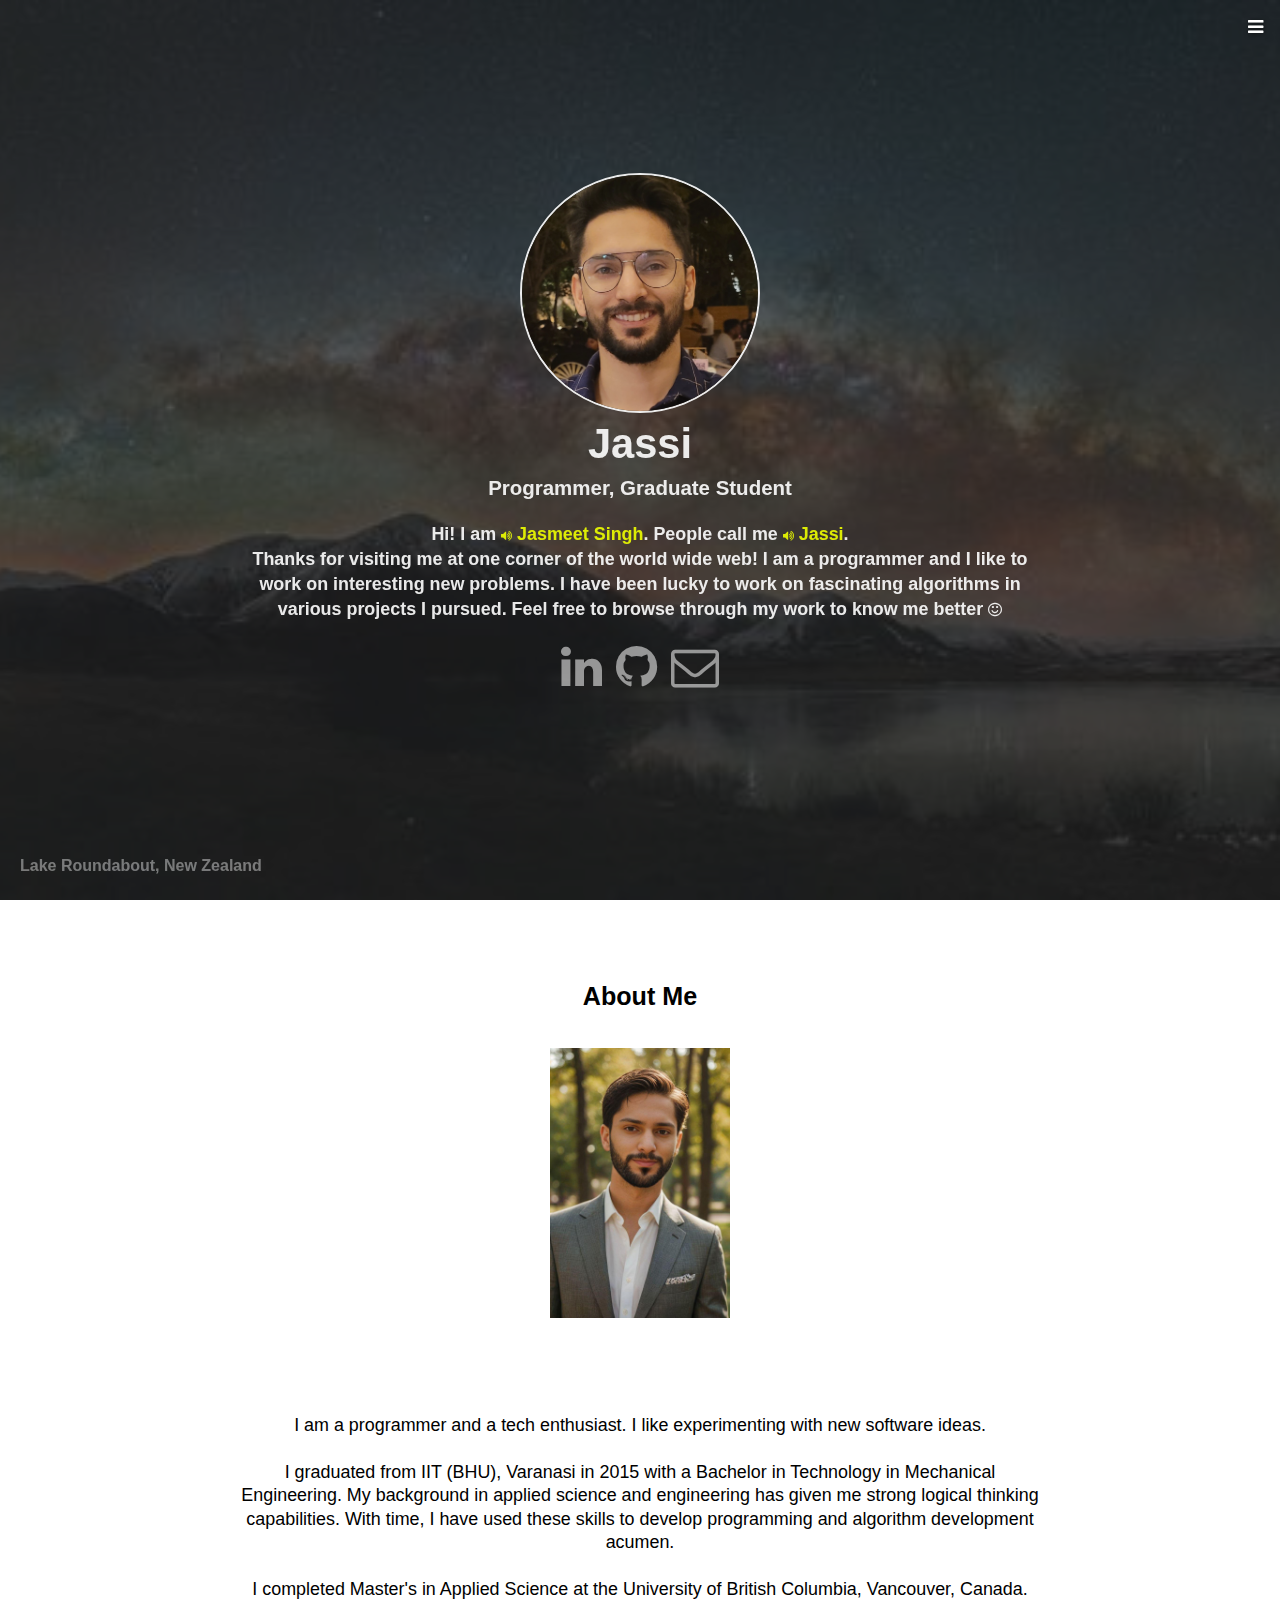
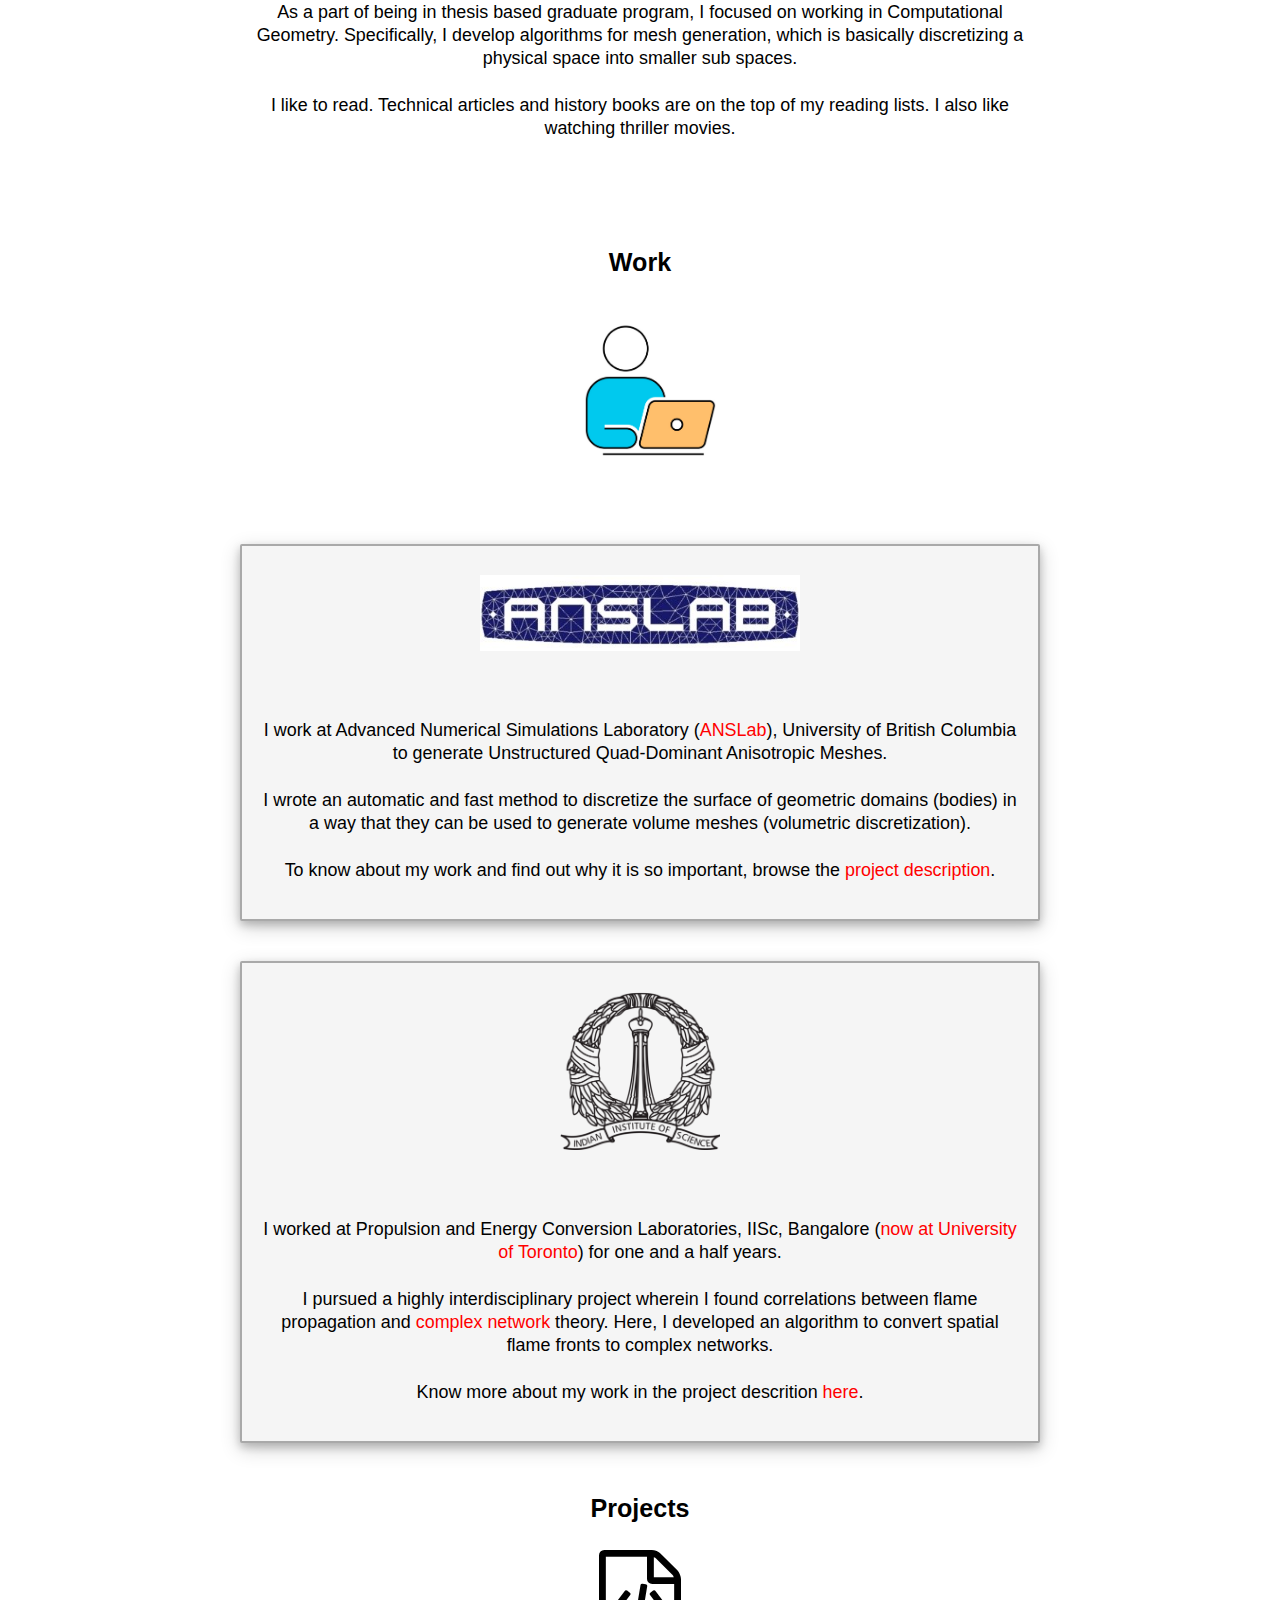
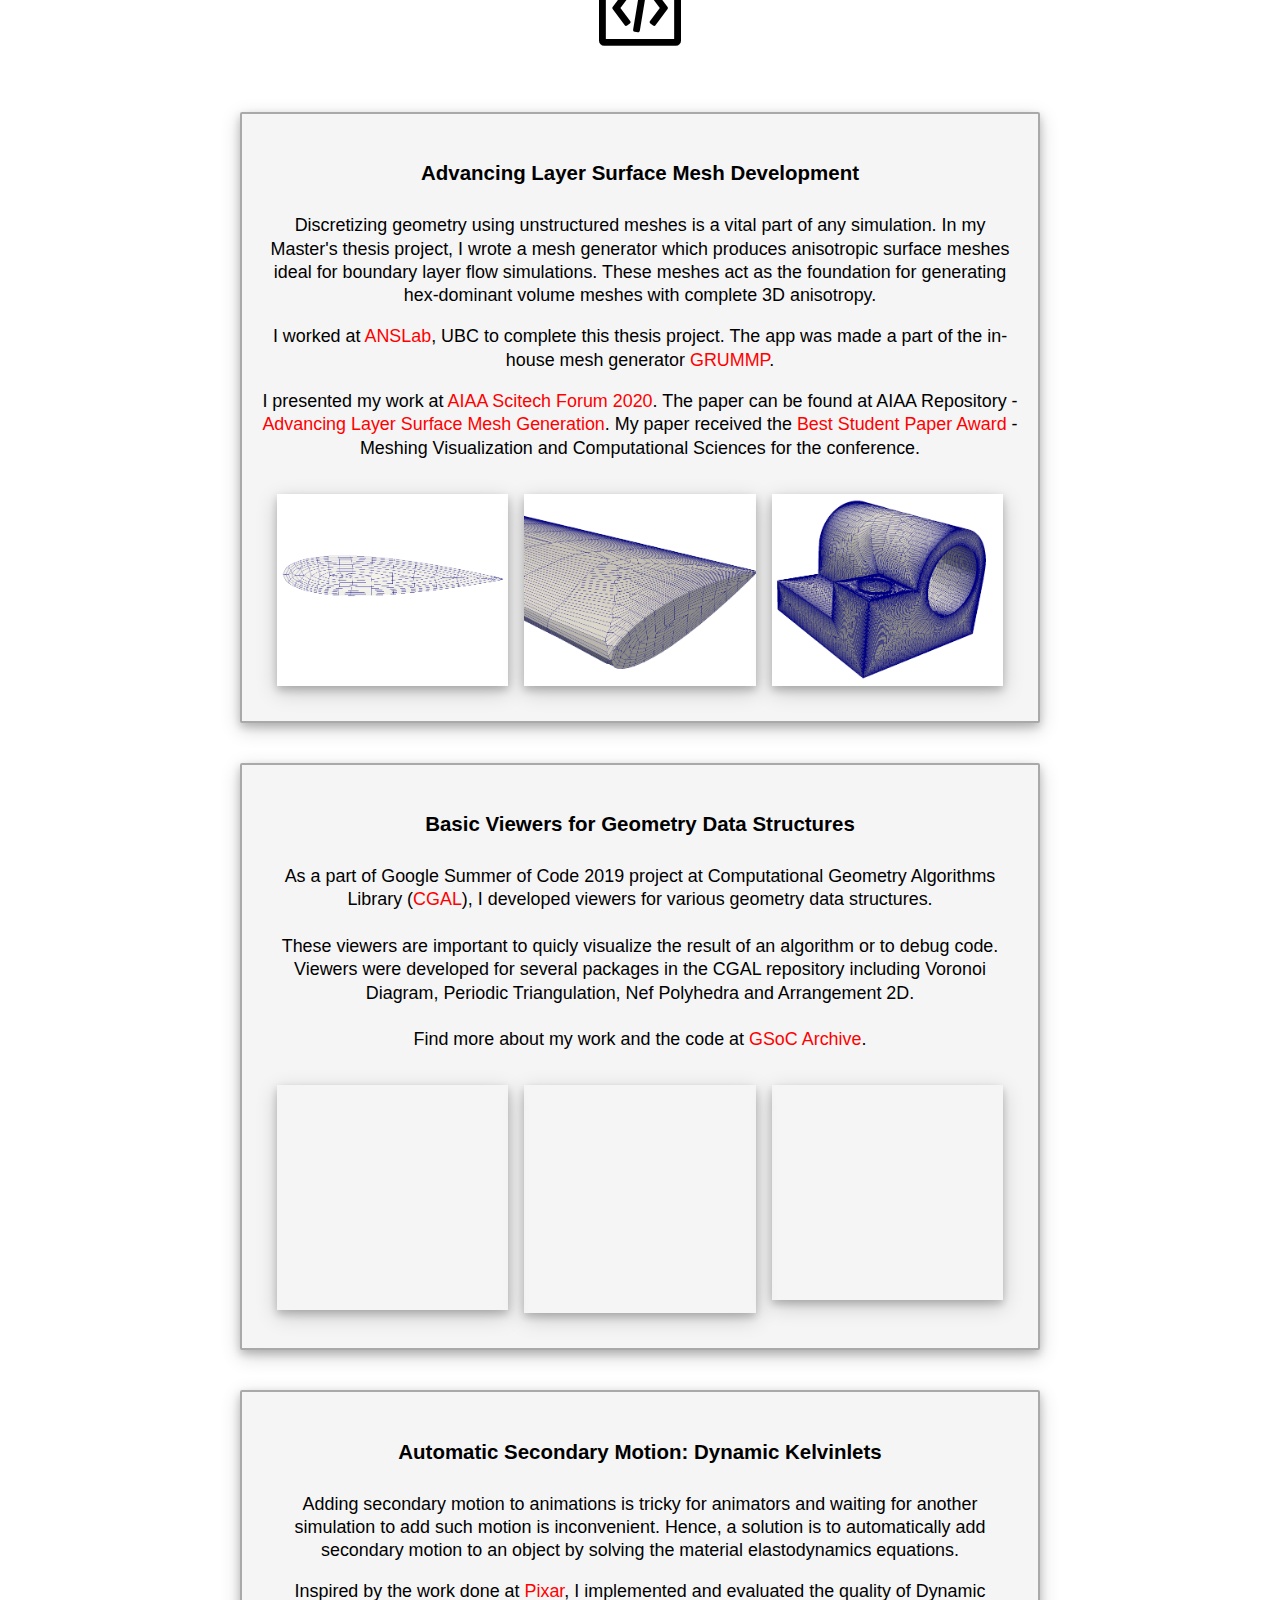
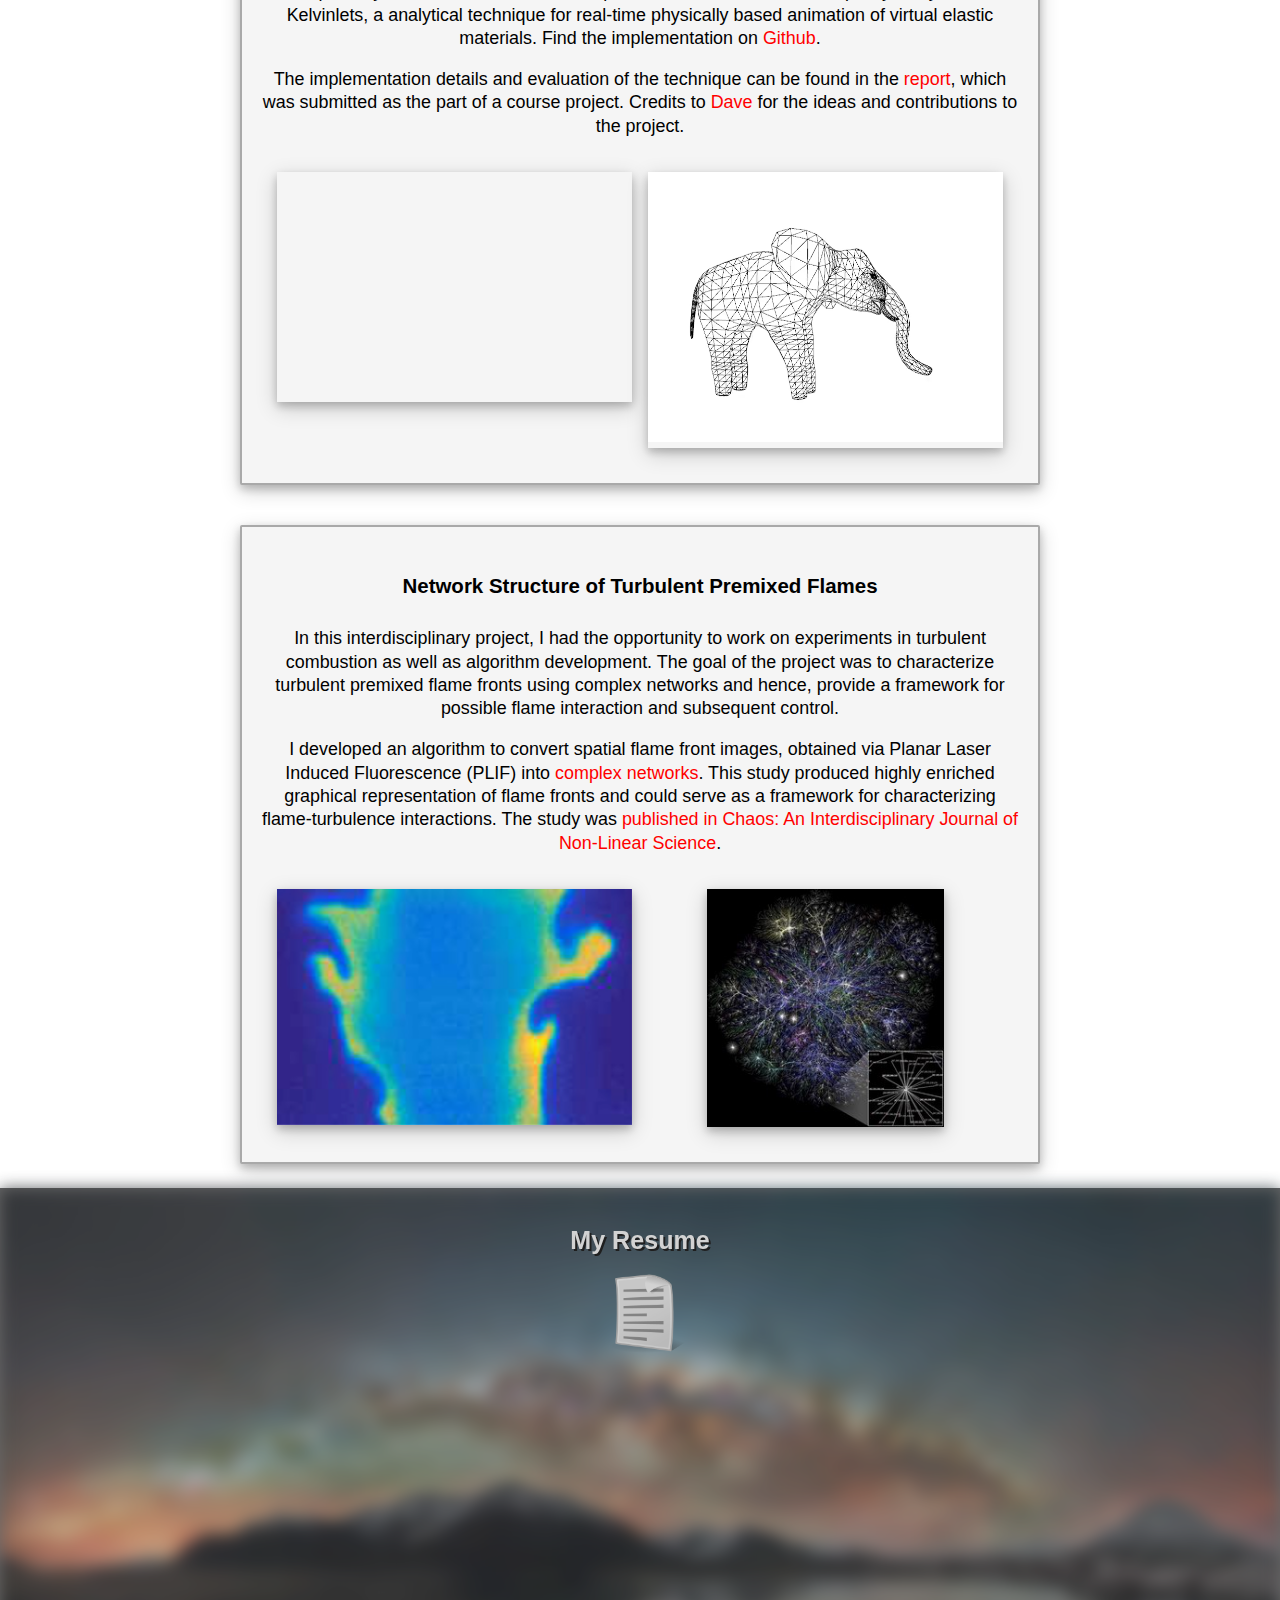
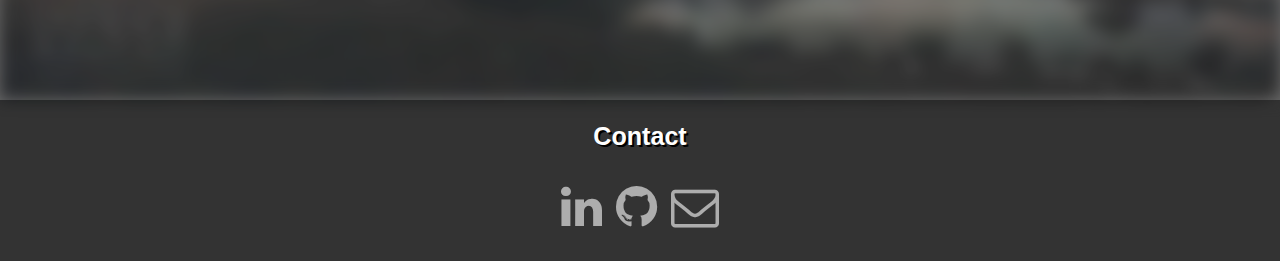
==== commit da4c4a8e: "Update bio." ====
--- a/index.html
+++ b/index.html
@@ -1,6 +1,17 @@
 <!DOCTYPE html>
 <html lang="en">
+
 <head>
+  <!-- Global site tag (gtag.js) - Google Analytics -->
+  <script async src="https://www.googletagmanager.com/gtag/js?id=UA-124304631-1"></script>
+  <script>
+    window.dataLayer = window.dataLayer || [];
+    function gtag() { dataLayer.push(arguments); }
+    gtag('js', new Date());
+
+    gtag('config', 'UA-124304631-1');
+  </script>
+
   <meta charset="UTF-8">
   <meta name="viewport" content="width=device-width, initial-scale=1">
   <!-- Audio clip of name pronounciation-->
@@ -15,284 +26,343 @@
 
   <audio id="myFullName2">
     <source src="resources/singh.mp3" type="audio/mpeg">
-      Your browser does not support the audio element.
-    </audio>
-
-    <title>Jasmeet Singh</title>
-    <meta name="viewport" content="width=device-width, initial-scale=1.0">
-    <meta name="theme-color" content="#242424">
-    <link rel="icon" sizes="192x192" href="resources/avatar.png">
-    <link rel="stylesheet" type="text/css" href="style.css">        
-    <link rel="stylesheet" href="https://cdnjs.cloudflare.com/ajax/libs/font-awesome/4.7.0/css/font-awesome.min.css" type="text/css">
-    <script src="jquery-3.4.1.min.js"></script>
-    <script src="script.js"> </script>
-  </head>
-  <body>
-
-    <div class="wrapper">
-
-      <!-- Icon for Sidebar Toggle -->
-      <a id="menuToggle" class="button buttonLg toggle" onclick="showSidebar()">
-        <i class="fa fa-bars"></i>
-      </a>
-      <!-- Icon ends -->
-
-      <!-- Sidebar -->
-      <div id="sidebar">
-        <ul class="sidebarNav">
-          <a id="menuClose" onclick="hideSidebar()" class="button buttonDefault buttonLg pullRight toggle toggleOverride">
-            <i class="fa fa-times"></i>
-          </a>
-          <li class="sidebarName">
-            <a href="#home">Home</a>
-          </li>
-          <li>
-            <a href="#aboutMe">About Me</a>
-          </li>
-          <li>
-            <a href="#work">Work</a>
-          </li>
-          <li>
-            <a href="#projects">Projects</a>
-          </li>
-          <li>
-            <a href="blog/blog.html">Blog</a>
-          </li>
-          <li>
-            <a href="resume/index.html" target="_blank">Resume</a>
-          </li>
-        </ul>
-      </div>
-      <!-- Sidebar Ends -->
-
-      <!-- Header page - Background Image and Intro -->
-      <div id="home" class="header">
-        <h2 class="locationLabel">Lake Roundabout, New Zealand
-        </h2>
-        <div class="backgroundImage" >
-          <img class="backgroundImageElement" src="img/background/starryNightHigh.jpg">
-        </div>
-
-        <div class="landing">
-          <img class="profilePic" src="img/profilePic.jpg" alt="Profile Picture">
-          <div class="bioRight">
-            <h1 class="name"> Jassi </h1>
-            <h4 class="subtitle"> Programmer, Graduate Student</h4>
-            <p class="aboutMeFrontPage">
-              Hi! I am 
-              <a onclick="playFullName1()" class="lightYellow">
-                <i class="fa fa-volume-up" style="font-size: 12px"></i>
-                Jasmeet 
+    Your browser does not support the audio element.
+  </audio>
+
+  <title>Jasmeet Singh</title>
+  <meta name="viewport" content="width=device-width, initial-scale=1.0">
+  <meta name="theme-color" content="#242424">
+  <link rel="icon" sizes="192x192" href="resources/avatar.png">
+  <link rel="stylesheet" type="text/css" href="style.css">
+  <link rel="stylesheet" href="https://cdnjs.cloudflare.com/ajax/libs/font-awesome/4.7.0/css/font-awesome.min.css"
+    type="text/css">
+  <script src="jquery-3.4.1.min.js"></script>
+  <script src="script.js"> </script>
+</head>
+
+<body>
+
+  <div class="wrapper">
+
+    <!-- Icon for Sidebar Toggle -->
+    <a id="menuToggle" class="button buttonLg toggle" onclick="showSidebar()">
+      <i class="fa fa-bars"></i>
+    </a>
+    <!-- Icon ends -->
+
+    <!-- Sidebar -->
+    <div id="sidebar">
+      <ul class="sidebarNav">
+        <a id="menuClose" onclick="hideSidebar()" class="button buttonDefault buttonLg pullRight toggle toggleOverride">
+          <i class="fa fa-times"></i>
+        </a>
+        <li class="sidebarName">
+          <a href="#home">Home</a>
+        </li>
+        <li>
+          <a href="#aboutMe">About Me</a>
+        </li>
+        <li>
+          <a href="#work">Work</a>
+        </li>
+        <li>
+          <a href="#projects">Projects</a>
+        </li>
+        <li>
+          <a href="blog/blog.html">Blog</a>
+        </li>
+        <li>
+          <a href="resume/index.html" target="_blank">Resume</a>
+        </li>
+      </ul>
+    </div>
+    <!-- Sidebar Ends -->
+
+    <!-- Header page - Background Image and Intro -->
+    <div id="home" class="header">
+      <h2 class="locationLabel">Lake Roundabout, New Zealand
+      </h2>
+      <div class="backgroundImage">
+        <img class="backgroundImageElement" src="img/background/starryNightHigh.jpg">
+      </div>
+
+      <div class="landing">
+        <img class="profilePic" src="img/profilePic.jpg" alt="Profile Picture">
+        <div class="bioRight">
+          <h1 class="name"> Jassi </h1>
+          <h4 class="subtitle"> Programmer, Graduate Student</h4>
+          <p class="aboutMeFrontPage">
+            Hi! I am
+            <a onclick="playFullName1()" class="lightYellow">
+              <i class="fa fa-volume-up" style="font-size: 12px"></i>
+              Jasmeet
+            </a>
+            <a onclick="playFullName2()" class="lightYellow">
+              Singh</a>.
+            People call me
+            <a onclick="playPetName()" class="lightYellow">
+              <i class="fa fa-volume-up" style="font-size: 12px"></i>
+              Jassi</a>.
+            <br>
+            Thanks for visiting me at one corner of the world wide web! I am a programmer and I like to work on
+            interesting new problems. I have been lucky to work on fascinating algorithms in various projects I pursued.
+            Feel free to browse through my work to know me better <i class="fa fa-smile-o" style="font-size:16px"></i>
+          </p>
+          <ul class="socialLinks">
+            <li class="listIcon"> <a title="" class="icon" href="https://www.linkedin.com/in/jasmeet-singh-80642515b"
+                target="_blank" data-original-title="LinkedIn"> <i class="fa fa-linkedin fa-3x"></i> </a> </li>
+            <li class="listIcon"> <a title="" class="icon" href="https://github.com/jasmeet9323" target="_blank"
+                data-original-title="Github"> <i class="fa fa-github fa-3x"></i> </a> </li>
+            <li class="listIcon">
+              <a class="icon" href="mailto:jasmeet.singh.mec11@iitbhu.ac.in"><i class="fa fa-envelope-o fa-3x"
+                  aria-hidden="true"></i>
               </a>
-              <a onclick="playFullName2()" class="lightYellow">
-              Singh</a>.
-              People call me 
-              <a onclick="playPetName()" class="lightYellow"> 
-                <i class="fa fa-volume-up" style="font-size: 12px"></i>
-              Jassi</a>.
-              <br>
-              Thanks for visiting me at one corner of the world wide web! I am a programmer and I like to work on interesting new problems. I have been lucky to work on fascinating algorithms in various projects I pursued. Feel free to browse through my work to know me better <i class="fa fa-smile-o" style="font-size:16px"></i>
-            </p>
-            <ul class="socialLinks">
-              <li class="listIcon"> <a title="" class="icon" href="https://www.linkedin.com/in/jasmeet-singh-80642515b" target="_blank" data-original-title="LinkedIn"> <i class="fa fa-linkedin fa-3x"></i> </a> </li>
-              <li class="listIcon"> <a title="" class="icon" href="https://github.com/jasmeet9323" target="_blank" data-original-title="Github"> <i class="fa fa-github fa-3x"></i> </a> </li>
-              <li class="listIcon">
-                <a class="icon" href="mailto:jasmeet.singh.mec11@iitbhu.ac.in"><i class="fa fa-envelope-o fa-3x" aria-hidden="true"></i>
-                </a>
-              </li>
-            </ul>
+            </li>
+          </ul>
+        </div>
+      </div>
+    </div>
+    <!-- Header page ends-->
+
+    <!-- Bio -->
+    <div id="aboutMe" class="bio">
+      <div class="container">
+        <h3 class="sectionHeading">About Me</h3>
+        <img src="resources/avatar.png" class="avatar" alt="avatar">
+        <p class="meBits">
+          <br><br>
+          I am a programmer and a tech enthusiast. I like experimenting with new software ideas.
+          <br><br>
+          I graduated from IIT (BHU), Varanasi in 2015 with a Bachelor in Technology in Mechanical Engineering. My
+          background in applied science and engineering has given me strong logical thinking capabilities. With time, I
+          have used these skills to develop programming and algorithm development acumen.
+          <br><br>
+          I completed Master's in Applied Science at the University of British Columbia, Vancouver, Canada. As a part of being in thesis
+          based graduate program, I focused on working in Computational Geometry. Specifically, I develop algorithms
+          for mesh generation, which is basically discretizing a physical space into smaller sub spaces.
+          <br><br>
+          I like to read. Technical articles and history books are on the top of my reading lists. I also like watching
+          thriller movies.
+        </p>
+      </div>
+    </div>
+    <!-- Bio Ends -->
+
+    <!-- Work -->
+    <div id="work">
+      <!-- ANSLab -->
+      <h3 class="sectionHeading">Work</h3>
+      <img src="img/workIcon.png" class="avatar" style="padding-left: 20px">
+      <div class="projects">
+        <div class="projectCard" style="margin: 1.5em 1em">
+          <a href="http://tetra.mech.ubc.ca/projects/ANSLab" target="_blank"><img src="img/anslab.jpg"
+              class="avatar anslab" alt="ANSLab" /></a>
+          <p class="projectDescription">
+            I work at Advanced Numerical Simulations Laboratory (<a href="http://tetra.mech.ubc.ca/projects/ANSLab"
+              target="_blank">ANSLab</a>), University of British Columbia to generate Unstructured Quad-Dominant
+            Anisotropic Meshes.
+            <br><br>
+            I wrote an automatic and fast method to discretize the surface of geometric domains (bodies) in a way that
+            they can be used to generate volume meshes (volumetric discretization).
+            <br><br>
+            To know about my work and find out why it is so important, browse the <a href="#advancingLayer">project
+              description</a>.
+          </p>
+        </div>
+        <!-- JetPECL IISc -->
+        <div class="projectCard">
+          <a href="https://jetpecl.wordpress.com/" target="_blank"><img src="img/iisc.png" class="avatar"
+              style="width: 160px"></a>
+          <p class="projectDescription">
+            I worked at Propulsion and Energy Conversion Laboratories, IISc, Bangalore (<a
+              href="https://jetpecl.wordpress.com/" target="_blank">now at University of Toronto</a>) for one and a half
+            years.
+            <br><br>
+            I pursued a highly interdisciplinary project wherein I found correlations between flame propagation and <a
+              href="https://en.wikipedia.org/wiki/Complex_network" target="_blank">complex network</a> theory. Here, I
+            developed an algorithm to convert spatial flame fronts to complex networks.
+            <br><br>
+            Know more about my work in the project descrition <a href="#networkStructure">here</a>.
+          </p>
+        </div>
+      </div>
+    </div>
+    <!-- Work Ends -->
+
+    <!-- Projects -->
+    <div id="projects">
+      <div id="projectHeader">
+        <h3 class="sectionHeading">Projects</h3>
+        <div class="codeIcon">
+          <i class="fa fa-file-code-o fa-3x" aria-hidden="true"></i>
+        </div>
+      </div>
+      <div class="projects">
+        <div id="advancingLayer" class="projectCard">
+          <h4 class="projectTitle">Advancing Layer Surface Mesh Development</h4>
+          <p class="projectDescription">
+            Discretizing geometry using unstructured meshes is a vital part of any simulation. In my Master's thesis
+            project, I wrote a mesh generator which produces anisotropic surface meshes ideal for boundary layer flow
+            simulations. These meshes act as the foundation for generating hex-dominant volume meshes with complete 3D
+            anisotropy.
+          </p>
+          <p class="projectDescription">
+            I worked at <a href=http://tetra.mech.ubc.ca/projects/ANSLab target="_blank">ANSLab</a>, UBC to complete
+            this thesis project. The app was made a part of the in-house mesh generator <a
+              href="http://tetra.mech.ubc.ca/GRUMMP/">GRUMMP</a>.
+          </p>
+          <p class="projectDescription">
+            I presented my work at <a href="https://www.aiaa.org/SciTech?SSO=Y" target="_blank">AIAA Scitech Forum
+              2020</a>. The paper can be found at AIAA Repository - <a href="https://doi.org/10.2514/6.2020-0902"
+              target="_blank">Advancing Layer Surface Mesh Generation</a>. My paper received the <a
+              href="resources/Meshing Visualization and Computational Sciences BP e-certificate.pdf"
+              target="_blank">Best Student Paper Award</a> - Meshing Visualization and Computational Sciences for the
+            conference.
+          </p>
+
+          <div class="rowProjectPhoto">
+            <div class="columnProjectPhoto">
+              <img class="projectImage" src="img/nacaEndCap.png" alt="anisotropic mesh nacaEndCap"
+                style="width: 100%" />
+            </div>
+            <div class="columnProjectPhoto">
+              <img class="projectImage" src="img/nacaOblique.png" alt="anisotropic mesh nacaOblique"
+                style="width: 100%" />
+            </div>
+            <div class="columnProjectPhoto">
+              <img class="projectImage" src="img/joint.png" alt="anisotropic mesh mechanical part"
+                style="width: 100%" />
+            </div>
           </div>
         </div>
-      </div>
-      <!-- Header page ends-->
-
-      <!-- Bio -->
-      <div id="aboutMe" class="bio">
-        <div class="container">
-          <h3 class="sectionHeading">About Me</h3>
-          <img src="resources/avatar.png" class="avatar" alt="avatar">
-          <p class="meBits">
-            I am a Master's in Applied Science student at the University of British Columbia. As a part of being in thesis based graduate program, I am focused on working in Computational Geometry. Specifically, I develop algorithms for mesh generation, which is basically discretizing a body into smaller bodies.
-            <br><br>
-            I graduated from IIT (BHU), Varanasi in 2015 with a Bachelor in Technology in Mechanical Engineering. My background in applied science and engineering has given me strong logical thinking capabilities. With time, I have used these skills to develop programming and algorithm development acumen.
-            <br><br>
-            I like to read. Self-help books and autiobiographies are on the top of my reading lists. I also like watching thriller movies.
-          </p>
-        </div>
-      </div>
-      <!-- Bio Ends -->
-
-      <!-- Work -->
-      <div id="work">
-        <!-- ANSLab -->
-        <h3 class="sectionHeading">Work</h3>
-        <img src="img/workIcon.png" class="avatar" style="padding-left: 20px">
-        <div class="projects">
-          <div class="projectCard" style="margin: 1.5em 1em">
-            <a href="http://tetra.mech.ubc.ca/projects/ANSLab" target="_blank"><img src="img/anslab.jpg" class="avatar anslab" alt="ANSLab" /></a>
-            <p class="projectDescription">
-              I work at Advanced Numerical Simulations Laboratory (<a href="http://tetra.mech.ubc.ca/projects/ANSLab" target="_blank">ANSLab</a>), University of British Columbia to generate Unstructured Quad-Dominant Anisotropic Meshes.
-              <br><br>
-              I wrote an automatic and fast method to discretize the surface of geometric domains (bodies) in a way that they can be used to generate volume meshes (volumetric discretization).
-              <br><br>
-              To know about my work and find out why it is so important, browse the <a href="#advancingLayer">project description</a>.
-            </p>
+
+        <div class="projectCard">
+          <h4 class="projectTitle">Basic Viewers for Geometry Data Structures</h4>
+          <p class="projectDescription">
+            As a part of Google Summer of Code 2019 project at Computational Geometry Algorithms Library (<a
+              href="https://www.cgal.org/" target="_blank">CGAL</a>), I developed viewers for various geometry data
+            structures.
+            <br> <br>
+            These viewers are important to quicly visualize the result of an algorithm or to debug code. Viewers were
+            developed for several packages in the CGAL repository including Voronoi Diagram, Periodic Triangulation, Nef
+            Polyhedra and Arrangement 2D.
+            <br> <br>
+            Find more about my work and the code at <a
+              href="https://summerofcode.withgoogle.com/archive/2019/projects/6605980580708352/" target="_blank">GSoC
+              Archive</a>.
+          </p>
+
+          <div class="rowProjectPhoto">
+            <div class="columnProjectPhoto">
+              <div class="projectImage">
+                <video width="100%" autoplay muted loop>
+                  <source src="img/GSoC1.mp4" type="video/mp4" />
+                  Voronoi Diagram Viewer Video
+                </video>
+              </div>
+            </div>
+            <div class="columnProjectPhoto">
+              <div class="projectImage">
+                <video width="100%" autoplay muted loop>
+                  <source src="img/GSoC2.mp4" type="video/mp4" />
+                  Nef Polyhedra Viewer Video
+                </video>
+              </div>
+            </div>
+            <div class="columnProjectPhoto">
+              <div class="projectImage">
+                <video width="100%" autoplay muted loop>
+                  <source src="img/GSoC3.mp4" type="video/mp4" />
+                  Periodic Triangulation Viewer Video
+                </video>
+              </div>
+            </div>
           </div>
-          <!-- JetPECL IISc -->
-          <div class="projectCard">
-            <a href="https://jetpecl.wordpress.com/" target="_blank"><img src="img/iisc.png" class="avatar" style="width: 160px"></a>
-            <p class="projectDescription">
-              I worked at Propulsion and Energy Conversion Laboratories, IISc, Bangalore (<a href="https://jetpecl.wordpress.com/" target="_blank">now at University of Toronto</a>) for one and a half years.
-              <br><br>
-              I pursued a highly interdisciplinary project wherein I found correlations between flame propagation and <a href="https://en.wikipedia.org/wiki/Complex_network" target="_blank">complex network</a> theory. Here, I developed an algorithm to convert spatial flame fronts to complex networks.
-              <br><br>
-              Know more about my work in the project descrition <a href="#networkStructure">here</a>.
-            </p>
+        </div>
+
+        <div class="projectCard">
+          <h4 class="projectTitle">Automatic Secondary Motion: Dynamic Kelvinlets</h4>
+          <p class="projectDescription">
+            Adding secondary motion to animations is tricky for animators and waiting for another simulation to add such
+            motion is inconvenient. Hence, a solution is to automatically add secondary motion to an object by solving
+            the material elastodynamics equations.
+          </p>
+
+          <p class="projectDescription">
+            Inspired by the work done at <a href="https://graphics.pixar.com/library/DynaKelvinlets/"
+              target="_blank">Pixar</a>, I implemented and evaluated the quality of Dynamic Kelvinlets, a analytical
+            technique for real-time physically based animation of virtual elastic materials. Find the implementation on
+            <a href="https://github.com/jasmeet9323/DynamicKelvinlets" target="_blank">Github</a>.
+          </p>
+          <p class="projectDescription">
+            The implementation details and evaluation of the technique can be found in the <a
+              href="https://github.com/jasmeet9323/DynamicKelvinlets/blob/master/report/report.pdf"
+              target="_blank">report</a>, which was submitted as the part of a course project. Credits to <a
+              href="davepagurek.com" target="_blank">Dave</a> for the ideas and contributions to the project.
+          </p>
+
+          <div class="rowHalf">
+            <div class="columnHalf">
+              <div class="projectImage">
+                <video width="100%" autoplay muted loop>
+                  <source src="img/punch.mp4" type="video/mp4" />
+                  Punching Response Dynamic Kelvinlet
+                </video>
+              </div>
+            </div>
+            <div class="columnHalf">
+              <div class="projectImage">
+                <video width="100%" autoplay muted loop>
+                  <source src="img/stomp.mp4" type="video/mp4" />
+                  Stomping Response Dynamic Kelvinlet
+                </video>
+              </div>
+            </div>
           </div>
-        </div>       
-      </div>
-      <!-- Work Ends -->
-
-      <!-- Projects -->
-      <div id="projects">
-        <div id="projectHeader">
-          <h3 class="sectionHeading">Projects</h3>
-          <div class="codeIcon">
-            <i class="fa fa-file-code-o fa-3x" aria-hidden="true"></i>
+        </div>
+
+        <div id="networkStructure" class="projectCard">
+          <h4 class="projectTitle">Network Structure of Turbulent Premixed Flames</h4>
+          <p class="projectDescription">
+            In this interdisciplinary project, I had the opportunity to work on experiments in turbulent combustion as
+            well as algorithm development. The goal of the project was to characterize turbulent premixed flame fronts
+            using complex networks and hence, provide a framework for possible flame interaction and subsequent control.
+          </p>
+          <p class="projectDescription">
+            I developed an algorithm to convert spatial flame front images, obtained via Planar Laser Induced
+            Fluorescence (PLIF) into <a href="https://en.wikipedia.org/wiki/Complex_network" target="_blank">complex
+              networks</a>. This study produced highly enriched graphical representation of flame fronts and could serve
+            as a framework for characterizing flame-turbulence interactions. The study was <a
+              href="https://doi.org/10.1063/1.4980135" target="_blank">published in Chaos: An Interdisciplinary Journal
+              of Non-Linear Science</a>.
+          </p>
+
+          <div class="rowHalf">
+            <div class="columnHalf">
+              <img class="projectImage" src="img/flameFront.png" alt="flame" style="width: 100%" />
+            </div>
+            <div class="columnHalf">
+              <img class="projectImage" src="img/complexNetwork.jpg" alt="complex network" style="width: 67%" />
+            </div>
           </div>
         </div>
-        <div class="projects">
-          <div id="advancingLayer" class="projectCard">
-            <h4 class="projectTitle">Advancing Layer Surface Mesh Development</h4>
-            <p class="projectDescription">
-              Discretizing geometry using unstructured meshes is a vital part of any simulation. In my Master's thesis project, I wrote a mesh generator which produces anisotropic surface meshes ideal for boundary layer flow simulations. These meshes act as the foundation for generating hex-dominant volume meshes with complete 3D anisotropy.
-            </p>
-            <p class="projectDescription">
-              I worked at <a href=http://tetra.mech.ubc.ca/projects/ANSLab target="_blank">ANSLab</a>, UBC to complete this thesis project. The app was made a part of the in-house mesh generator <a href="http://tetra.mech.ubc.ca/GRUMMP/">GRUMMP</a>.
-            </p>
-            <p class="projectDescription">
-              I presented my work at <a href="https://www.aiaa.org/SciTech?SSO=Y" target="_blank">AIAA Scitech Forum 2020</a>. The paper can be found at AIAA Repository - <a href="https://doi.org/10.2514/6.2020-0902" target="_blank">Advancing Layer Surface Mesh Generation</a>. My paper received the <a href="resources/Meshing Visualization and Computational Sciences BP e-certificate.pdf" target="_blank">Best Student Paper Award</a> - Meshing Visualization and Computational Sciences for the conference.
-            </p>
-
-            <div class="rowProjectPhoto">
-              <div class="columnProjectPhoto">
-                <img class="projectImage" src="img/nacaEndCap.png" alt="anisotropic mesh nacaEndCap" style="width: 100%" />
-              </div>
-              <div class="columnProjectPhoto">
-                <img class="projectImage" src="img/nacaOblique.png" alt="anisotropic mesh nacaOblique" style="width: 100%" />
-              </div>
-              <div class="columnProjectPhoto">
-                <img class="projectImage"src="img/joint.png" alt="anisotropic mesh mechanical part" style="width: 100%" />
-              </div>
-            </div>
-          </div>
-
-          <div class="projectCard">
-            <h4 class="projectTitle">Basic Viewers for Geometry Data Structures</h4>
-            <p class="projectDescription">
-              As a part of Google Summer of Code 2019 project at Computational Geometry Algorithms Library (<a href="https://www.cgal.org/" target="_blank">CGAL</a>), I developed viewers for various geometry data structures.
-              <br> <br>
-              These viewers are important to quicly visualize the result of an algorithm or to debug code. Viewers were developed for several packages in the CGAL repository including Voronoi Diagram, Periodic Triangulation, Nef Polyhedra and Arrangement 2D.
-              <br> <br>
-              Find more about my work and the code at <a href="https://summerofcode.withgoogle.com/archive/2019/projects/6605980580708352/" target="_blank">GSoC Archive</a>.
-            </p>
-
-            <div class="rowProjectPhoto">
-              <div class="columnProjectPhoto">
-                <div class="projectImage">
-                  <video width="100%" autoplay muted loop>
-                    <source src="img/GSoC1.mp4" type="video/mp4"/>
-                    Voronoi Diagram Viewer Video
-                  </video>
-                </div>
-              </div>
-              <div class="columnProjectPhoto">
-                <div class="projectImage">
-                  <video width="100%" autoplay muted loop>
-                    <source src="img/GSoC2.mp4" type="video/mp4" />
-                    Nef Polyhedra Viewer Video
-                  </video>
-                </div>
-              </div>
-              <div class="columnProjectPhoto">
-                <div class="projectImage">
-                  <video width="100%" autoplay muted loop>
-                    <source src="img/GSoC3.mp4" type="video/mp4" />
-                    Periodic Triangulation Viewer Video
-                  </video>
-                </div>
-              </div>
-            </div>
-          </div>
-
-          <div class="projectCard">
-            <h4 class="projectTitle">Automatic Secondary Motion: Dynamic Kelvinlets</h4>
-            <p class="projectDescription">
-              Adding secondary motion to animations is tricky for animators and waiting for another simulation to add such motion is inconvenient. Hence, a solution is to automatically add secondary motion to an object by solving the material elastodynamics equations. 
-            </p>
-
-            <p class="projectDescription">
-              Inspired by the work done at <a href="https://graphics.pixar.com/library/DynaKelvinlets/" target="_blank">Pixar</a>, I implemented and evaluated the quality of Dynamic Kelvinlets, a analytical technique for real-time physically based animation of virtual elastic materials. Find the implementation on <a href="https://github.com/jasmeet9323/DynamicKelvinlets" target="_blank">Github</a>.
-            </p>
-            <p class="projectDescription">
-              The implementation details and evaluation of the technique can be found in the <a href="https://github.com/jasmeet9323/DynamicKelvinlets/blob/master/report/report.pdf" target="_blank">report</a>, which was submitted as the part of a course project. Credits to <a href="davepagurek.com" target="_blank">Dave</a> for the ideas and contributions to the project.
-            </p>
-
-            <div class="rowHalf">
-              <div class="columnHalf">
-                <div class="projectImage">
-                  <video width="100%" autoplay muted loop>
-                    <source src="img/punch.mp4" type="video/mp4" />
-                    Punching Response Dynamic Kelvinlet
-                  </video>
-                </div>
-              </div>
-              <div class="columnHalf">
-                <div class="projectImage">
-                  <video width="100%" autoplay muted loop>
-                    <source src="img/stomp.mp4" type="video/mp4" />
-                    Stomping Response Dynamic Kelvinlet
-                  </video>
-                </div>
-              </div>
-            </div>
-          </div>
-
-          <div id="networkStructure" class="projectCard">
-            <h4 class="projectTitle">Network Structure of Turbulent Premixed Flames</h4>
-            <p class="projectDescription">
-              In this interdisciplinary project, I had the opportunity to work on experiments in turbulent combustion as well as algorithm development. The goal of the project was to characterize turbulent premixed flame fronts using complex networks and hence, provide a framework for possible flame interaction and subsequent control.
-            </p>
-            <p class="projectDescription">
-              I developed an algorithm to convert spatial flame front images, obtained via Planar Laser Induced Fluorescence (PLIF) into <a href="https://en.wikipedia.org/wiki/Complex_network" target="_blank">complex networks</a>. This study produced highly enriched graphical representation of flame fronts and could serve as a framework for characterizing flame-turbulence interactions. The study was <a href="https://doi.org/10.1063/1.4980135" target="_blank">published in Chaos: An Interdisciplinary Journal of Non-Linear Science</a>.
-            </p>
-
-            <div class="rowHalf">
-              <div class="columnHalf">
-                <img class="projectImage" src="img/flameFront.png" alt="flame" style="width: 100%" />
-              </div>
-              <div class="columnHalf">
-                <img class="projectImage" src="img/complexNetwork.jpg" alt="complex network" style="width: 67%" />
-              </div>
-            </div>
-          </div>
-        </div>
-      </div>
-      <!-- Projects End -->
-
-      <!-- Resume -->
-      <div id="resume">
-        <div class="resumeBackground">
-          <img class="blur backgroundImageElement" src="img/background/starryNightHigh.jpg" alt="backgroundImage">
-
-          <div class="findResume">
-            <p class="aboutMeFrontPage biggerText">
-              <a class="myResume" href="resume/index.html" target="_blank">My Resume
-              </a>
-            </p>
-            <a href="resume/index.html" target="_blank" ">
-              <img src="img/resume.png" class="avatar" style="width: 100px; padding-left: 20px;">
+      </div>
+    </div>
+    <!-- Projects End -->
+
+    <!-- Resume -->
+    <div id="resume">
+      <div class="resumeBackground">
+        <img class="blur backgroundImageElement" src="img/background/starryNightHigh.jpg" alt="backgroundImage">
+
+        <div class="findResume">
+          <p class="aboutMeFrontPage biggerText">
+            <a class="myResume" href="resume/index.html" target="_blank">My Resume
             </a>
+          </p>
+          <a href="resume/index.html" target="_blank" ">
+              <img src=" img/resume.png" class="avatar" style="width: 100px; padding-left: 20px;">
+          </a>
           </a>
         </div>
       </div>
@@ -304,24 +374,26 @@
       <h3 class="myResume" style="margin-bottom: 30px; margin-top: 0px; padding-top: 20px;">Contact</h3>
       <ul class="zeroMargin socialLinks" style="padding-bottom: 30px">
         <li class="listIcon">
-         <a title="" class="icon" href="https://www.linkedin.com/in/jasmeet-singh-80642515b" target="_blank" data-original-title="LinkedIn">
-          <i class="fa fa-linkedin fa-3x"></i> 
-        </a> 
-      </li>
-      <li class="listIcon"> 
-        <a title="" class="icon" href="https://github.com/jasmeet9323" target="_blank" data-original-title="Github">
-         <i class="fa fa-github fa-3x"></i> 
-       </a>
-     </li>
-     <li class="listIcon">
-      <a class="icon" href="mailto:jasmeet.singh.mec11@iitbhu.ac.in"><i class="fa fa-envelope-o fa-3x" aria-hidden="true"></i>
-      </a>
-    </li>
-  </ul>
-</div>
-<!-- End Contact-->
-
-</div>
+          <a title="" class="icon" href="https://www.linkedin.com/in/jasmeet-singh-80642515b" target="_blank"
+            data-original-title="LinkedIn">
+            <i class="fa fa-linkedin fa-3x"></i>
+          </a>
+        </li>
+        <li class="listIcon">
+          <a title="" class="icon" href="https://github.com/jasmeet9323" target="_blank" data-original-title="Github">
+            <i class="fa fa-github fa-3x"></i>
+          </a>
+        </li>
+        <li class="listIcon">
+          <a class="icon" href="mailto:jasmeet.singh.mec11@iitbhu.ac.in"><i class="fa fa-envelope-o fa-3x"
+              aria-hidden="true"></i>
+          </a>
+        </li>
+      </ul>
+    </div>
+    <!-- End Contact-->
+
+  </div>
 </body>
-</html>
-
+
+</html>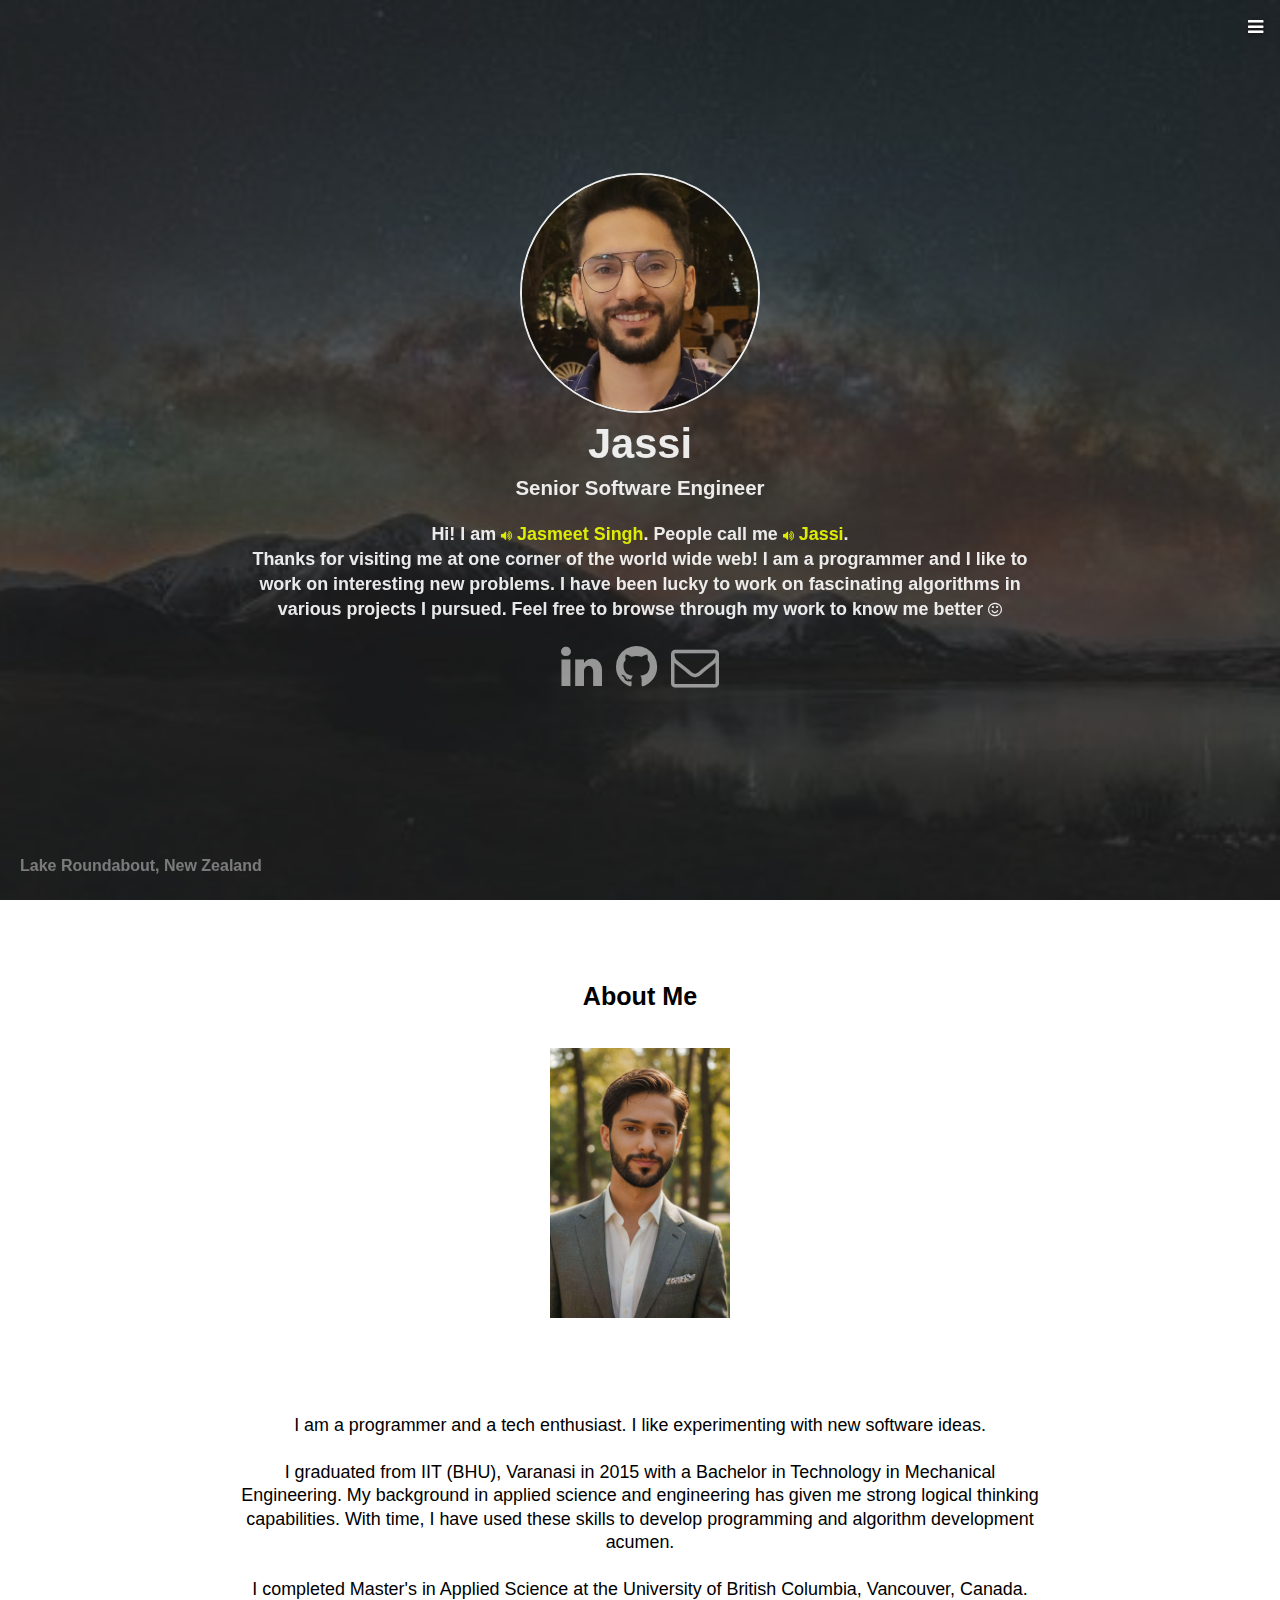
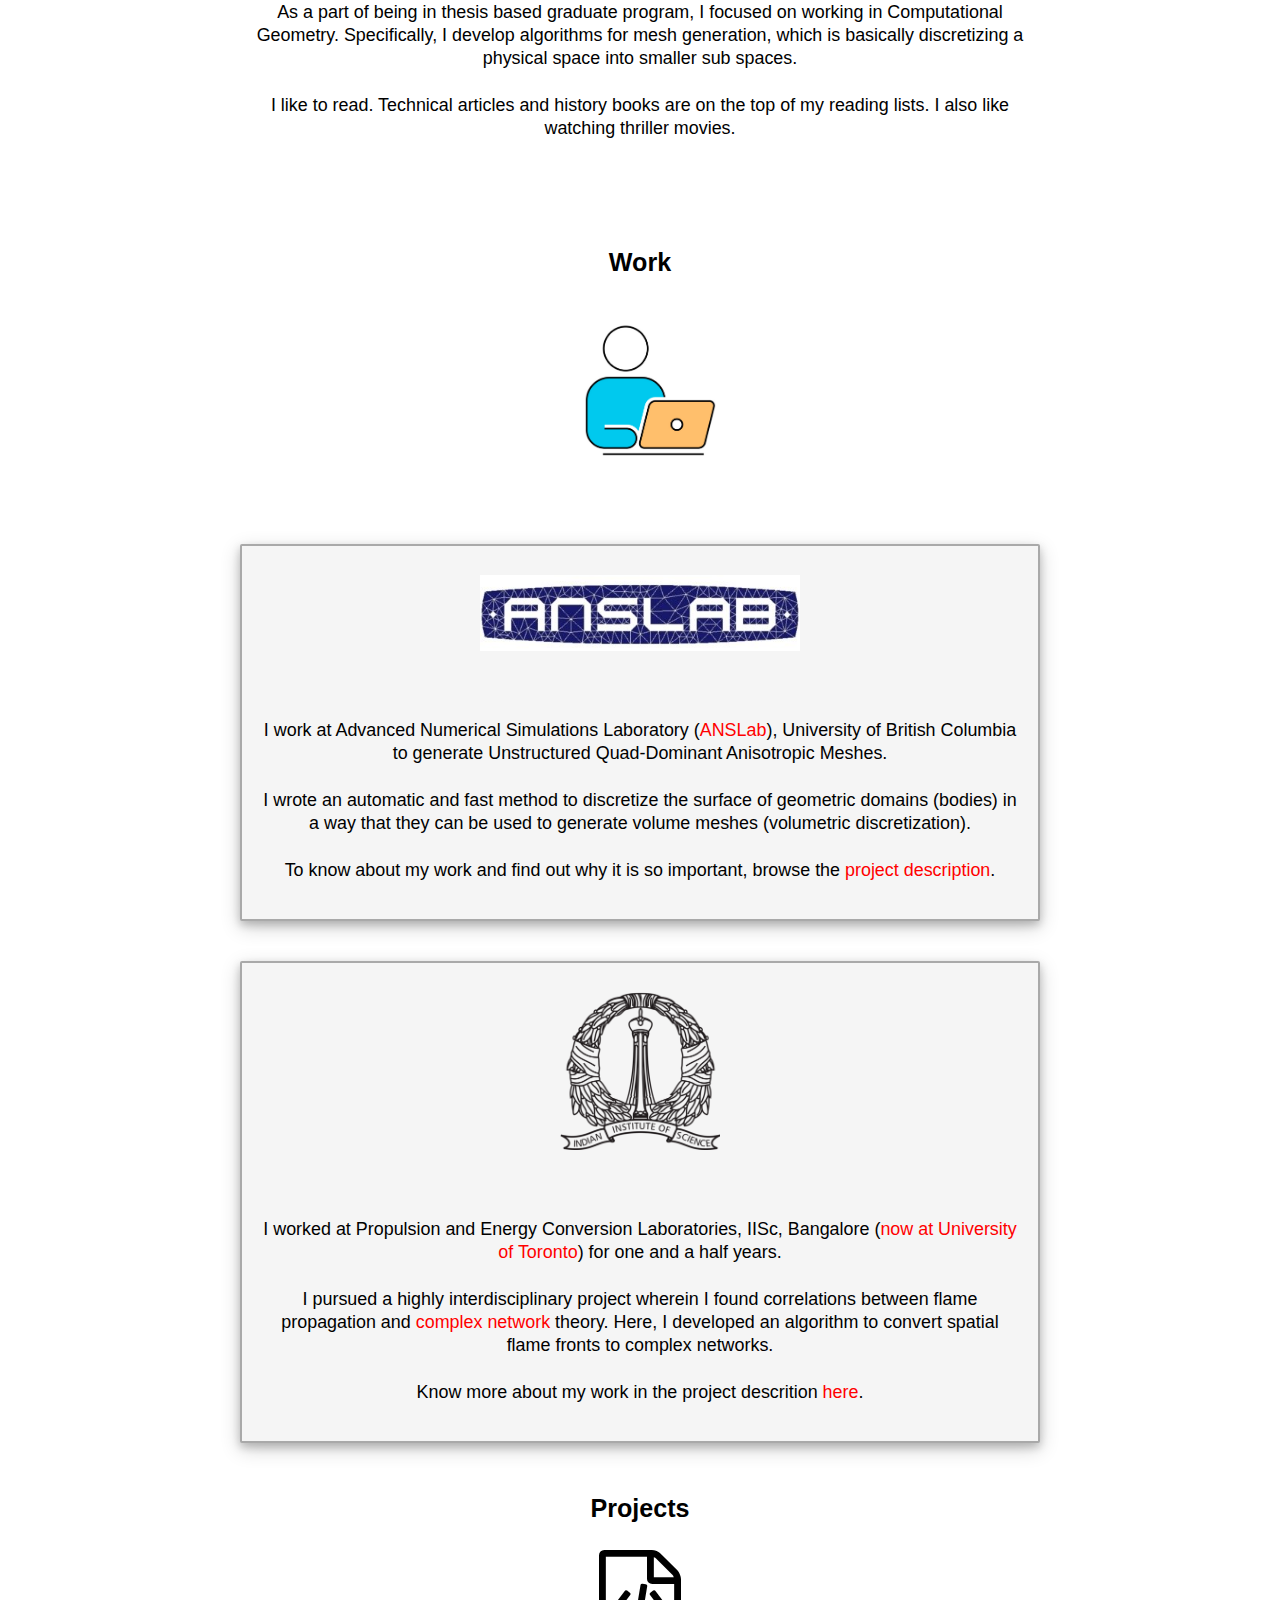
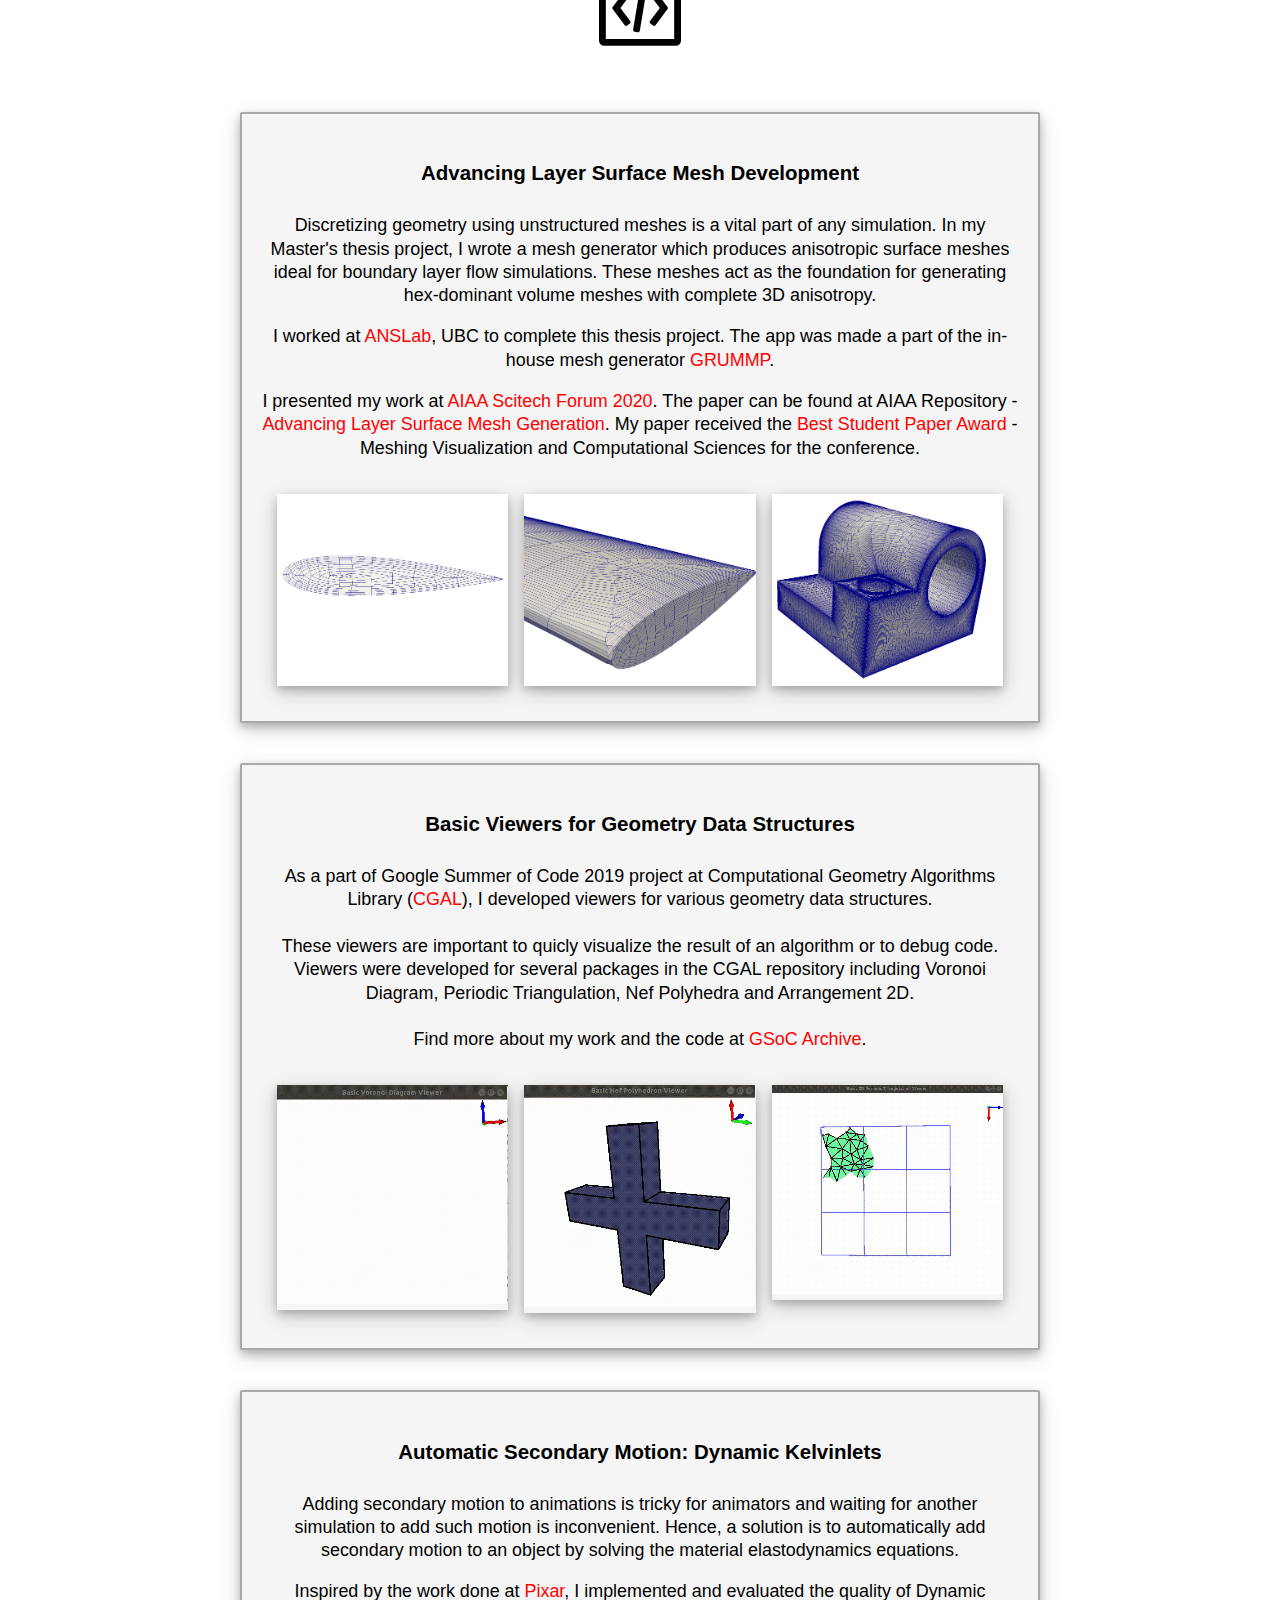
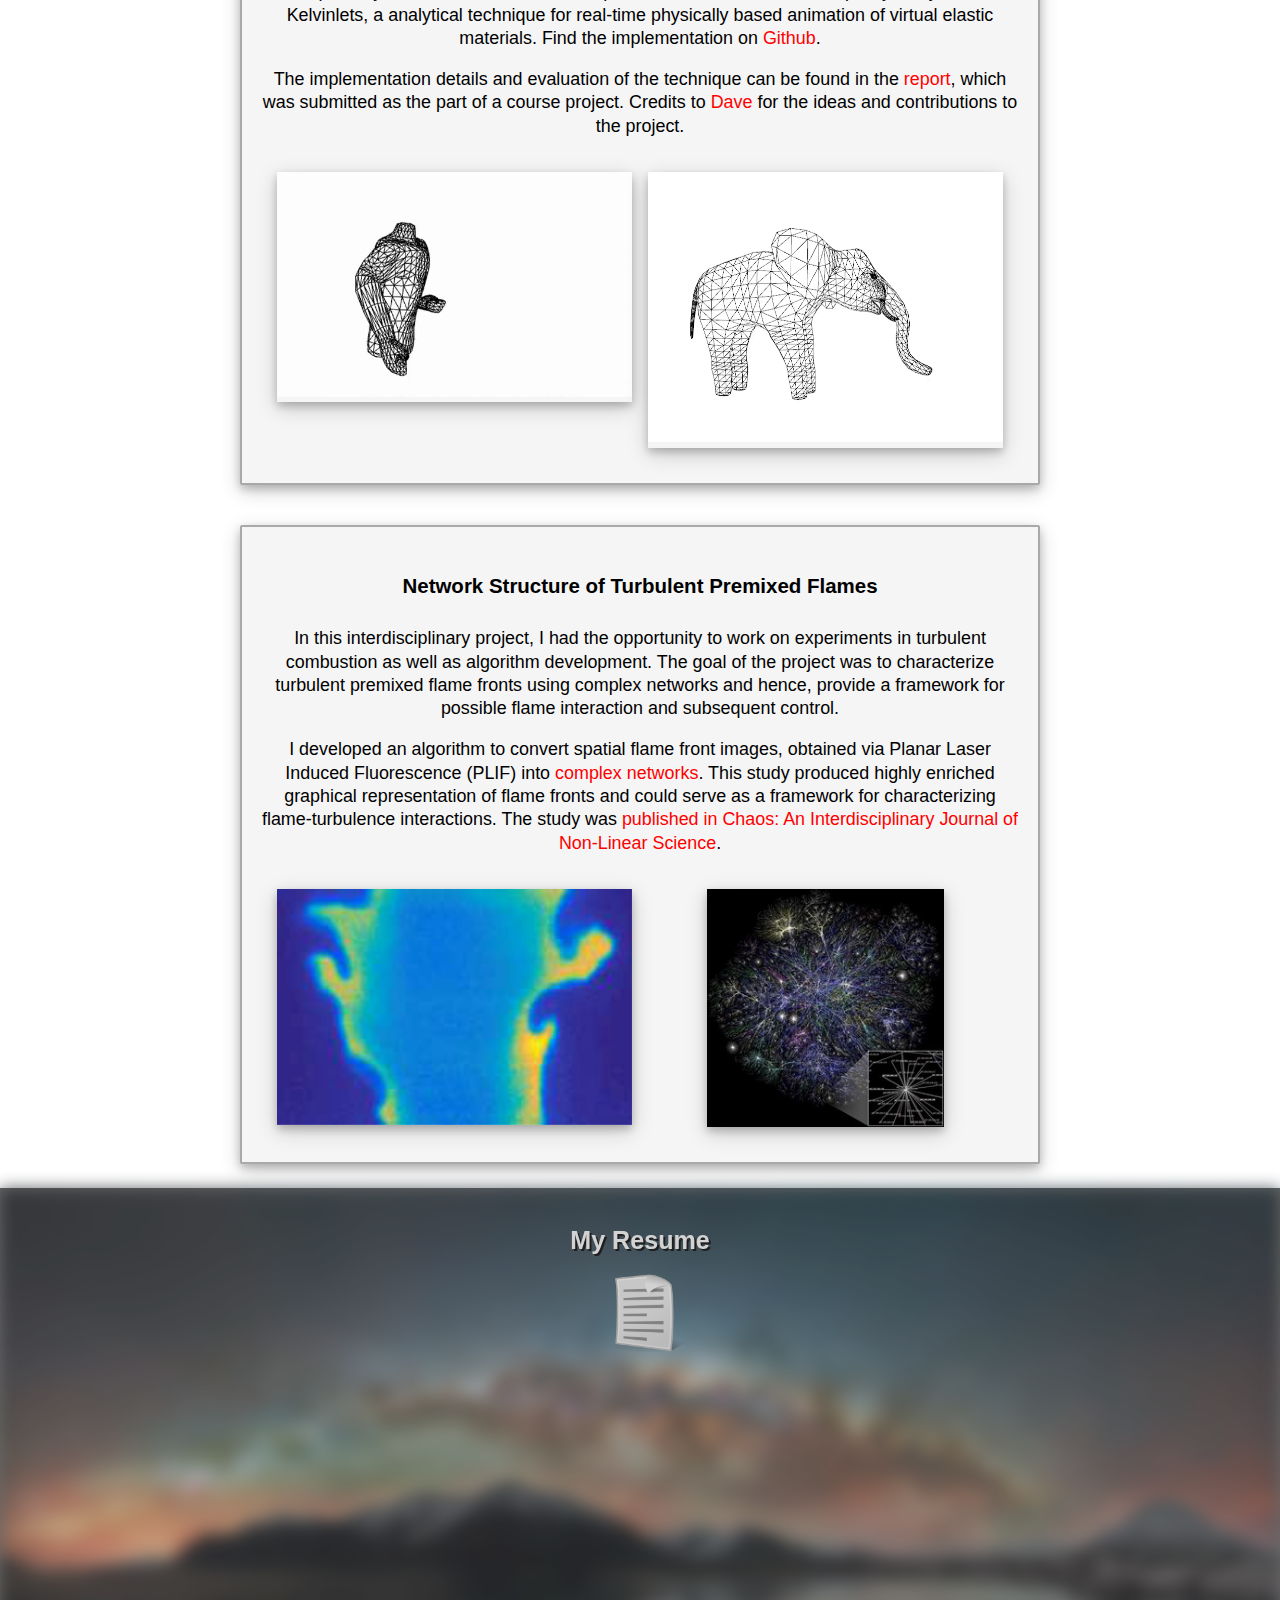
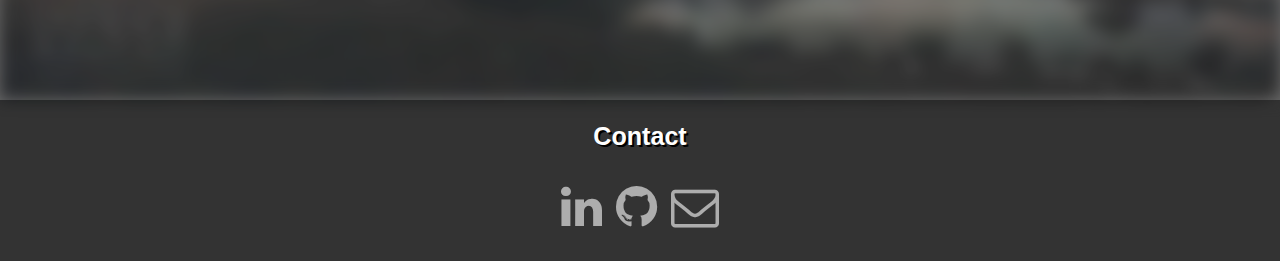
==== commit bccfa73f: "Update title" ====
--- a/index.html
+++ b/index.html
@@ -90,7 +90,7 @@
         <img class="profilePic" src="img/profilePic.jpg" alt="Profile Picture">
         <div class="bioRight">
           <h1 class="name"> Jassi </h1>
-          <h4 class="subtitle"> Programmer, Graduate Student</h4>
+          <h4 class="subtitle"> Senior Software Engineer</h4>
           <p class="aboutMeFrontPage">
             Hi! I am
             <a onclick="playFullName1()" class="lightYellow">
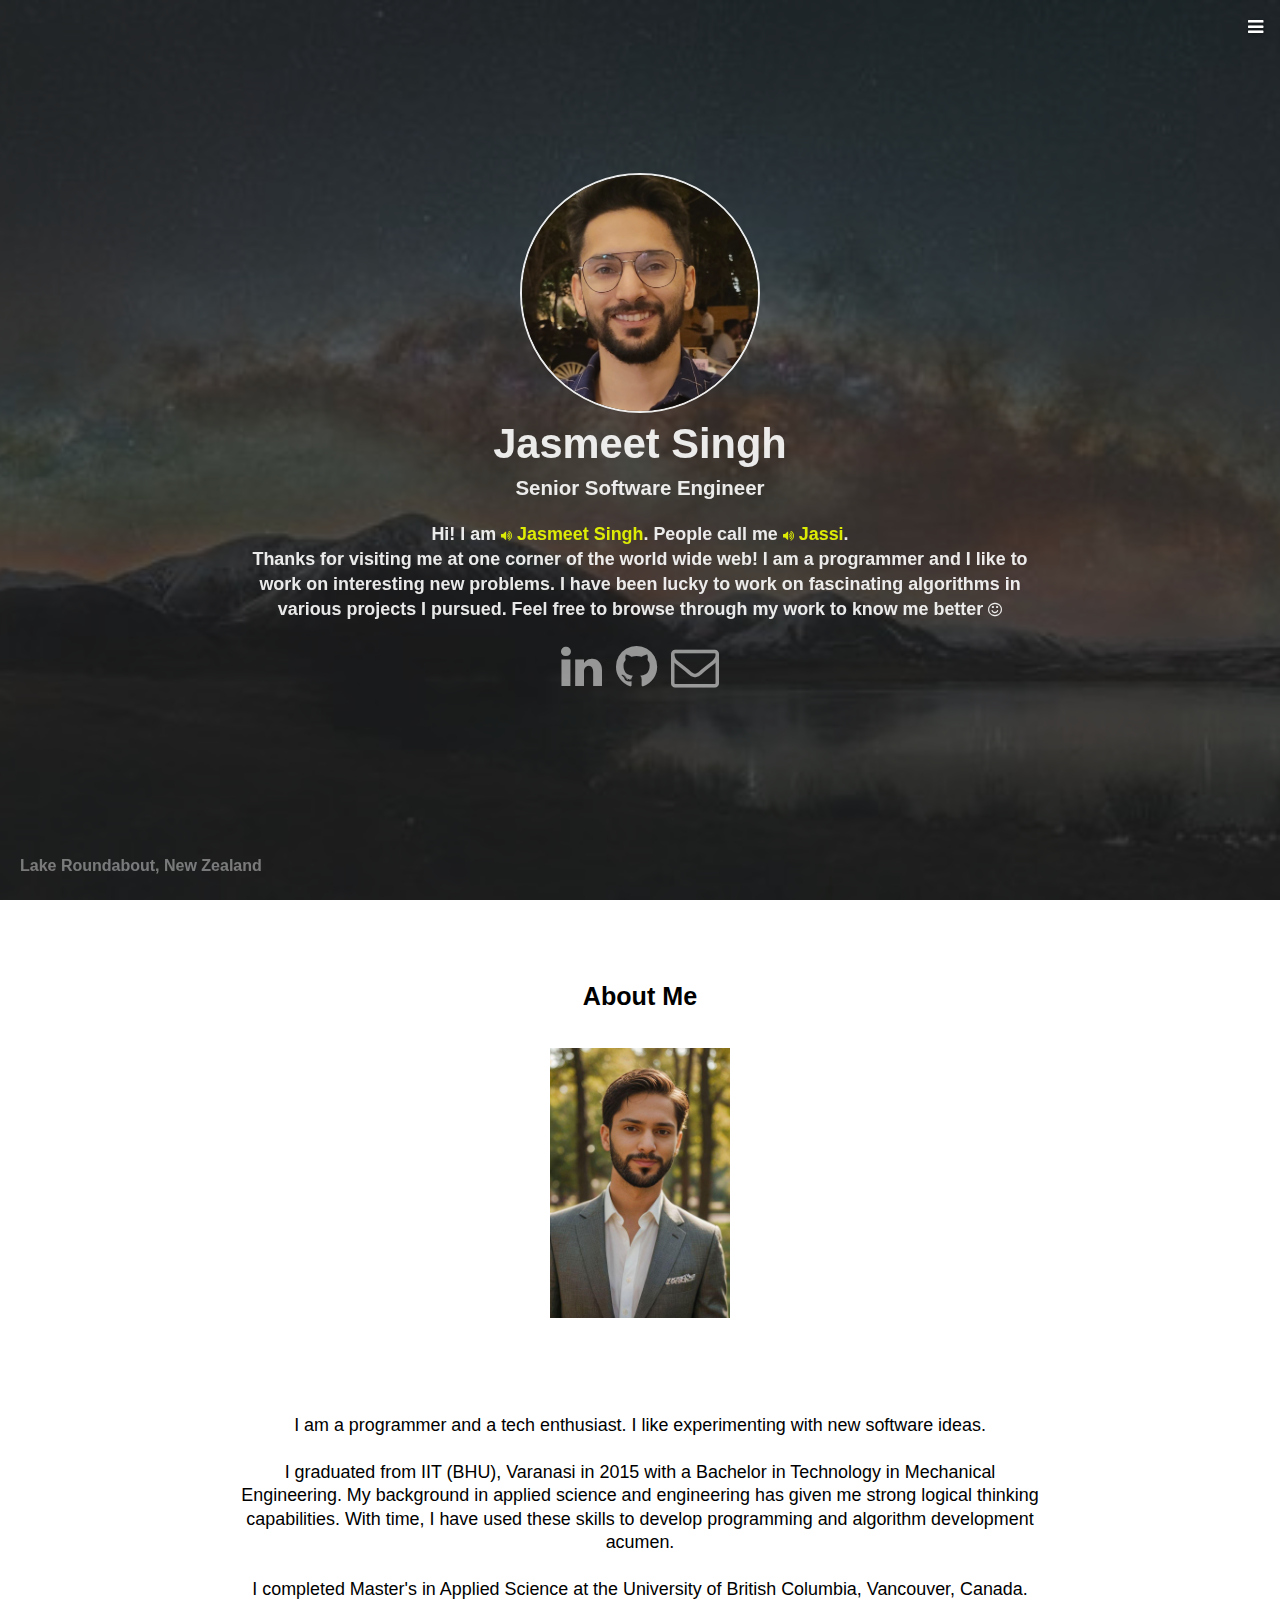
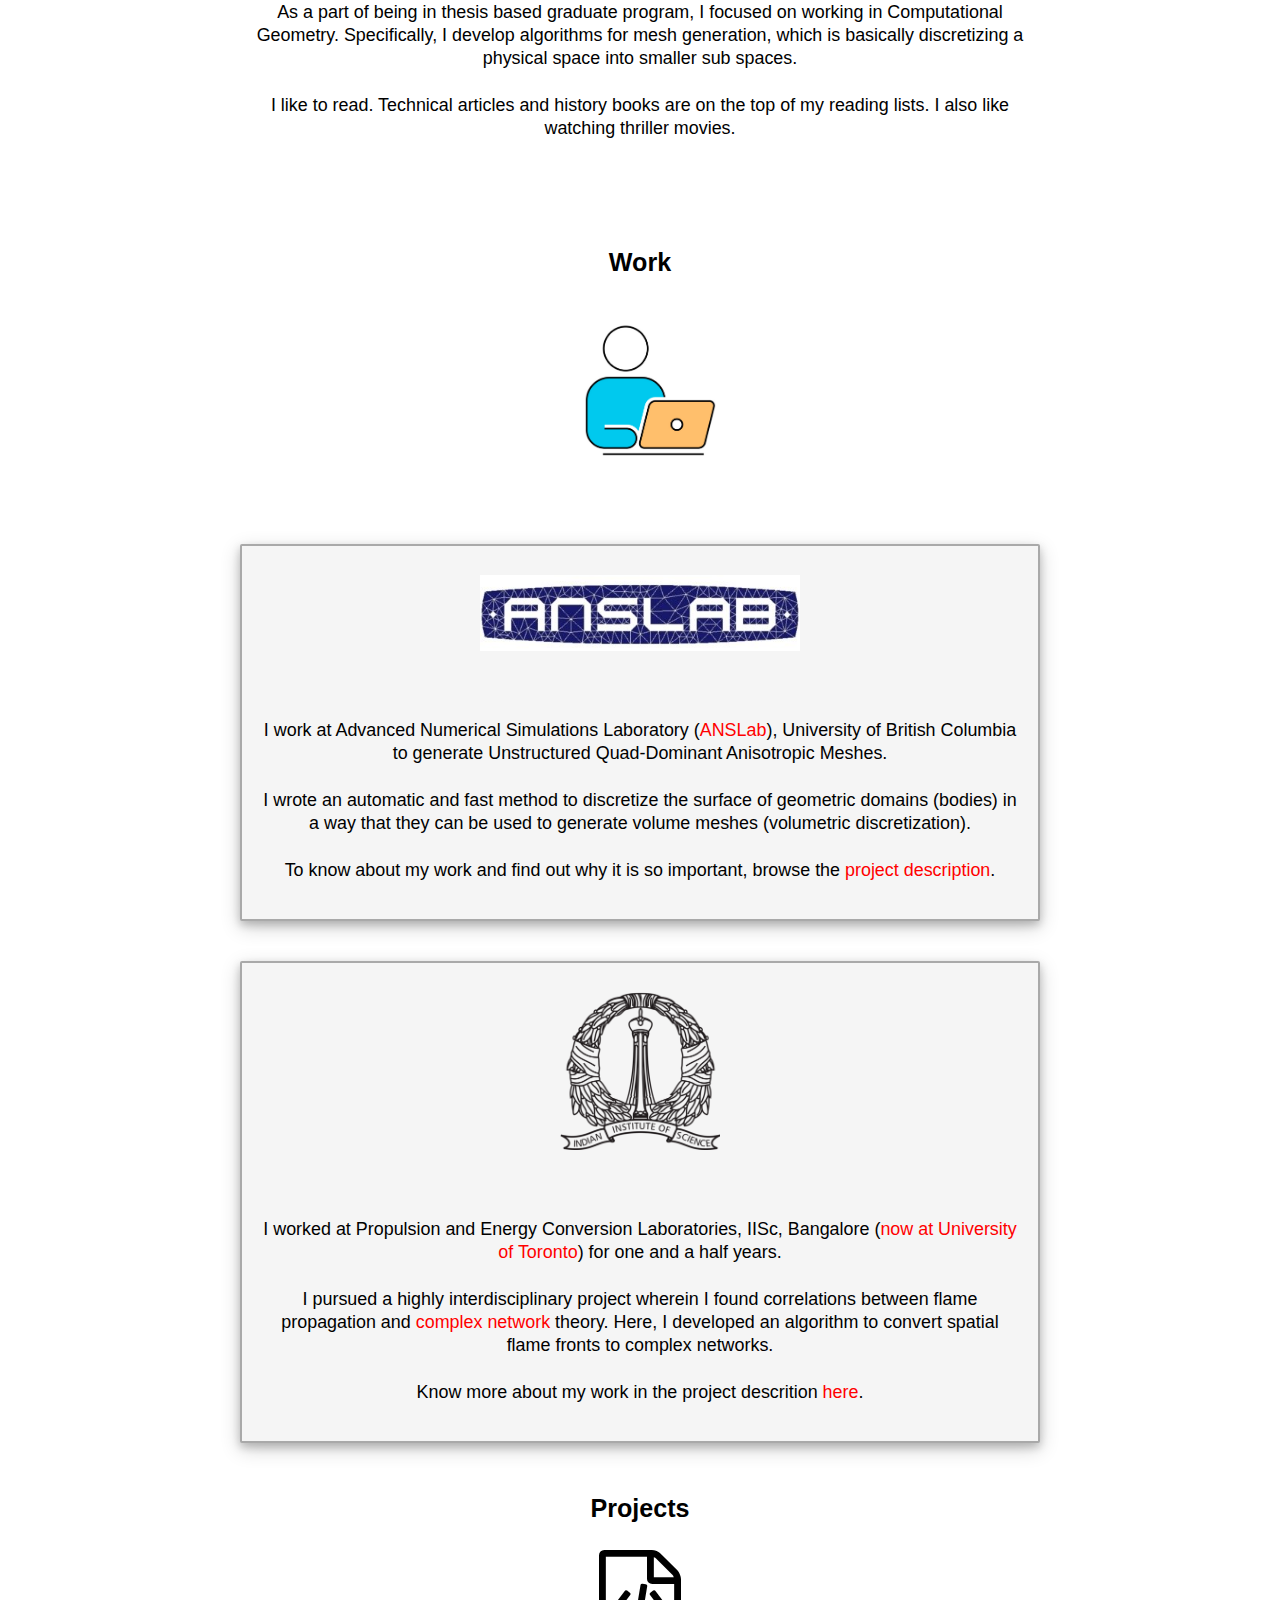
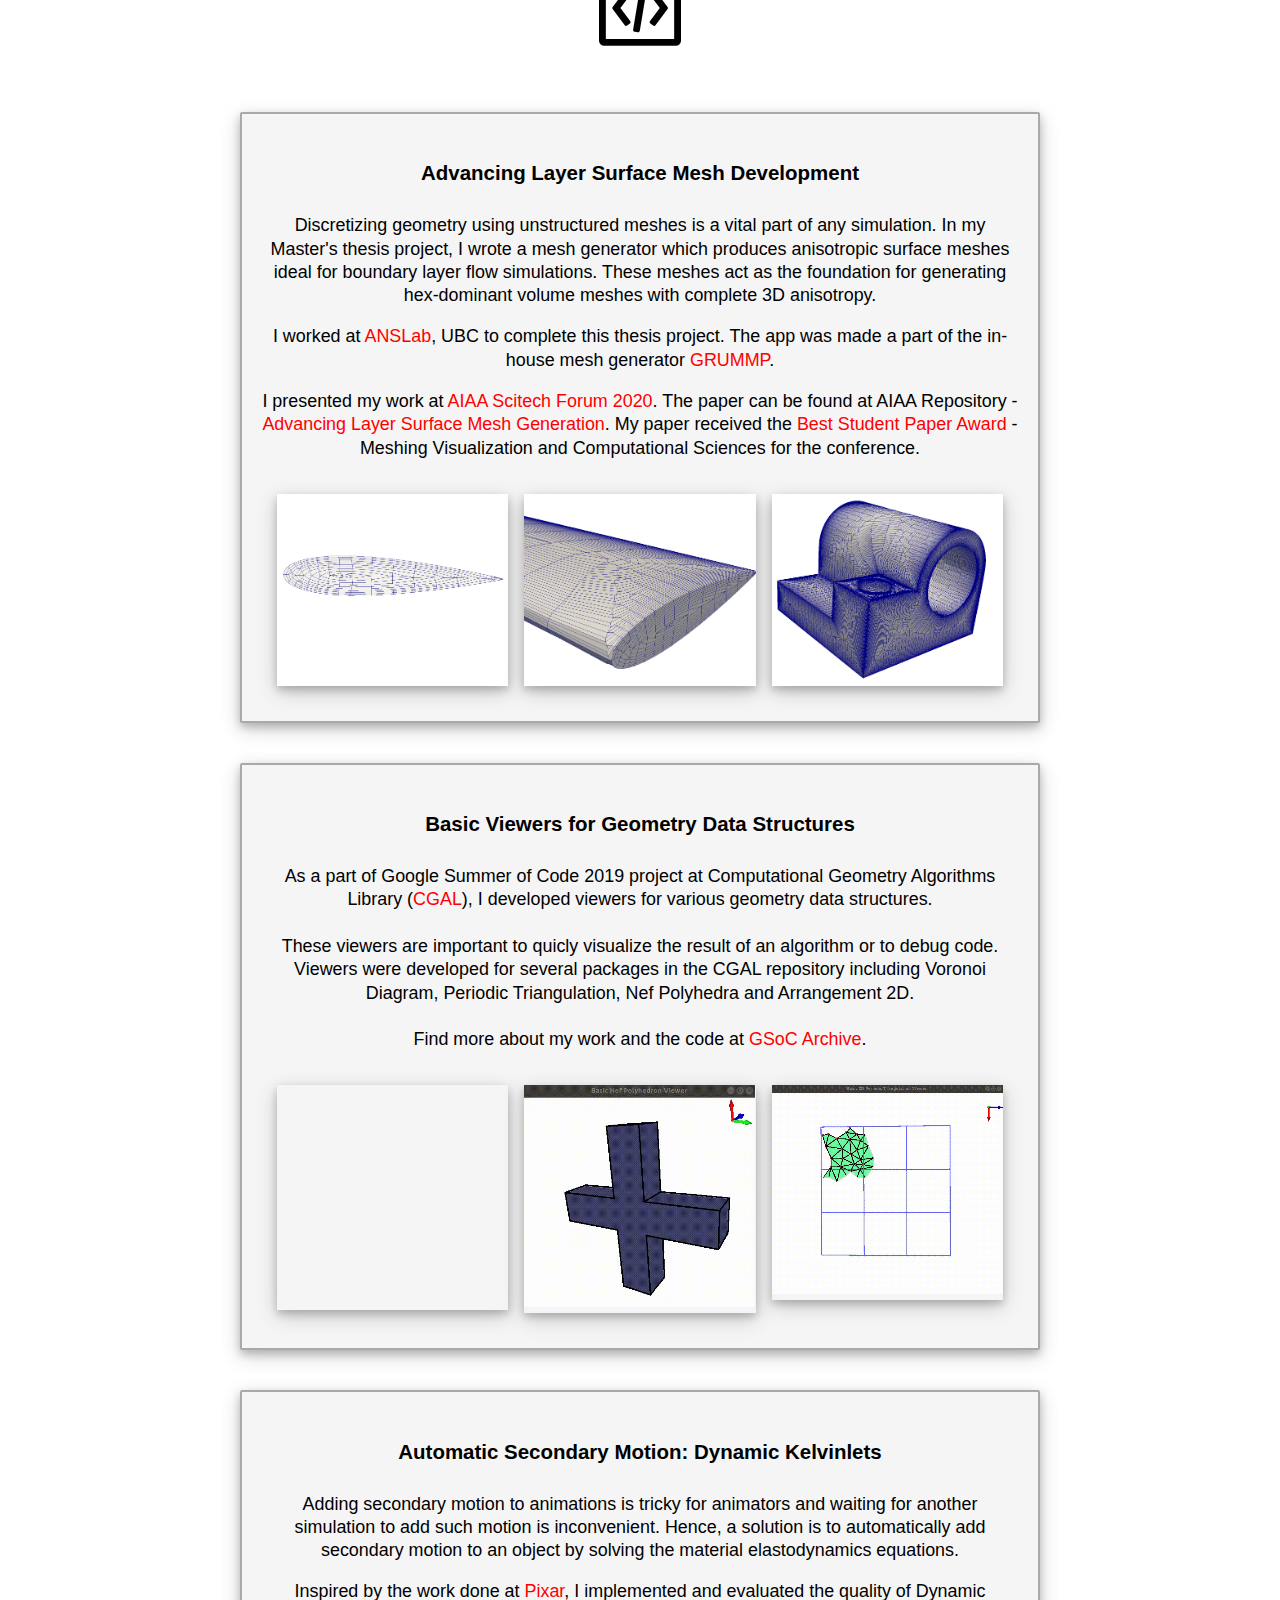
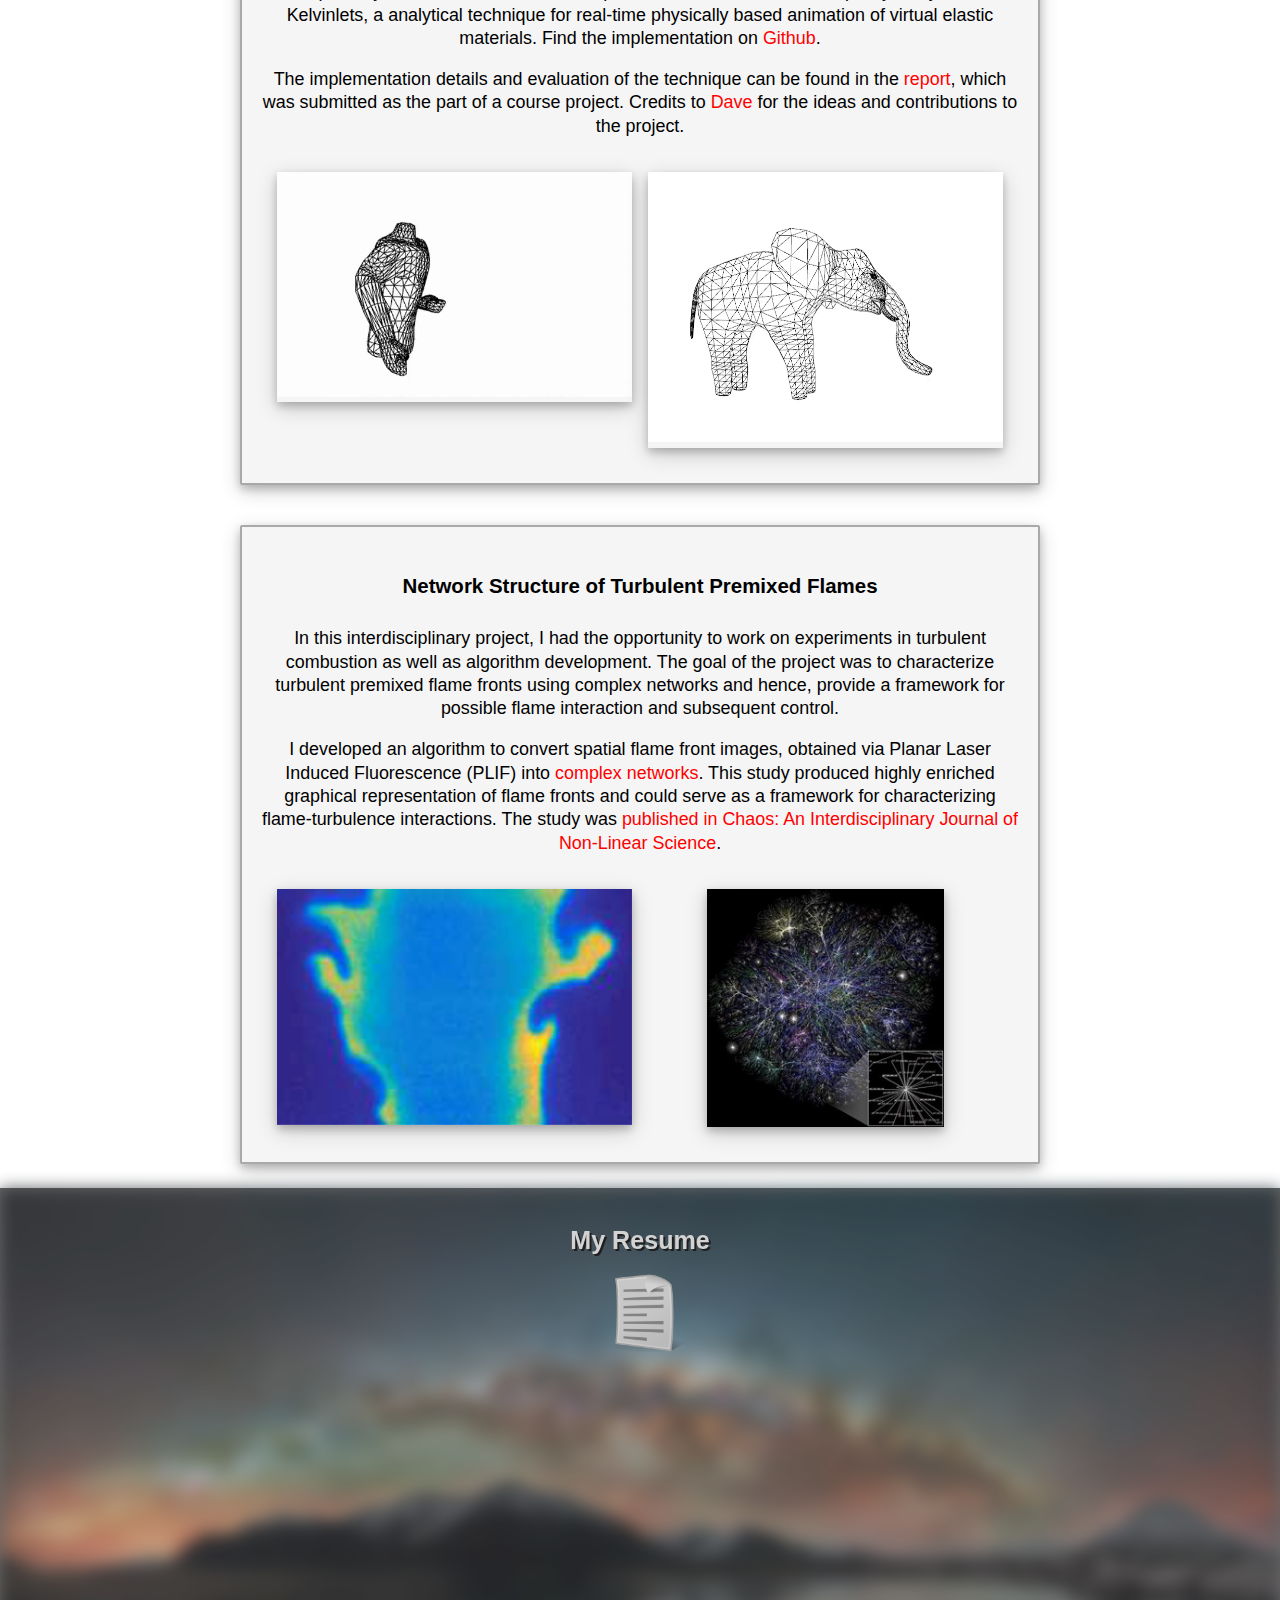
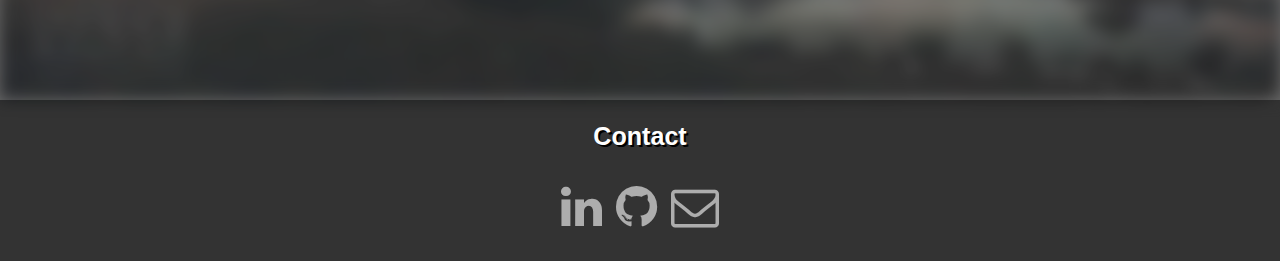
==== commit 77d59d99: "Update Full Name" ====
--- a/index.html
+++ b/index.html
@@ -89,7 +89,7 @@
       <div class="landing">
         <img class="profilePic" src="img/profilePic.jpg" alt="Profile Picture">
         <div class="bioRight">
-          <h1 class="name"> Jassi </h1>
+          <h1 class="name"> Jasmeet Singh </h1>
           <h4 class="subtitle"> Senior Software Engineer</h4>
           <p class="aboutMeFrontPage">
             Hi! I am
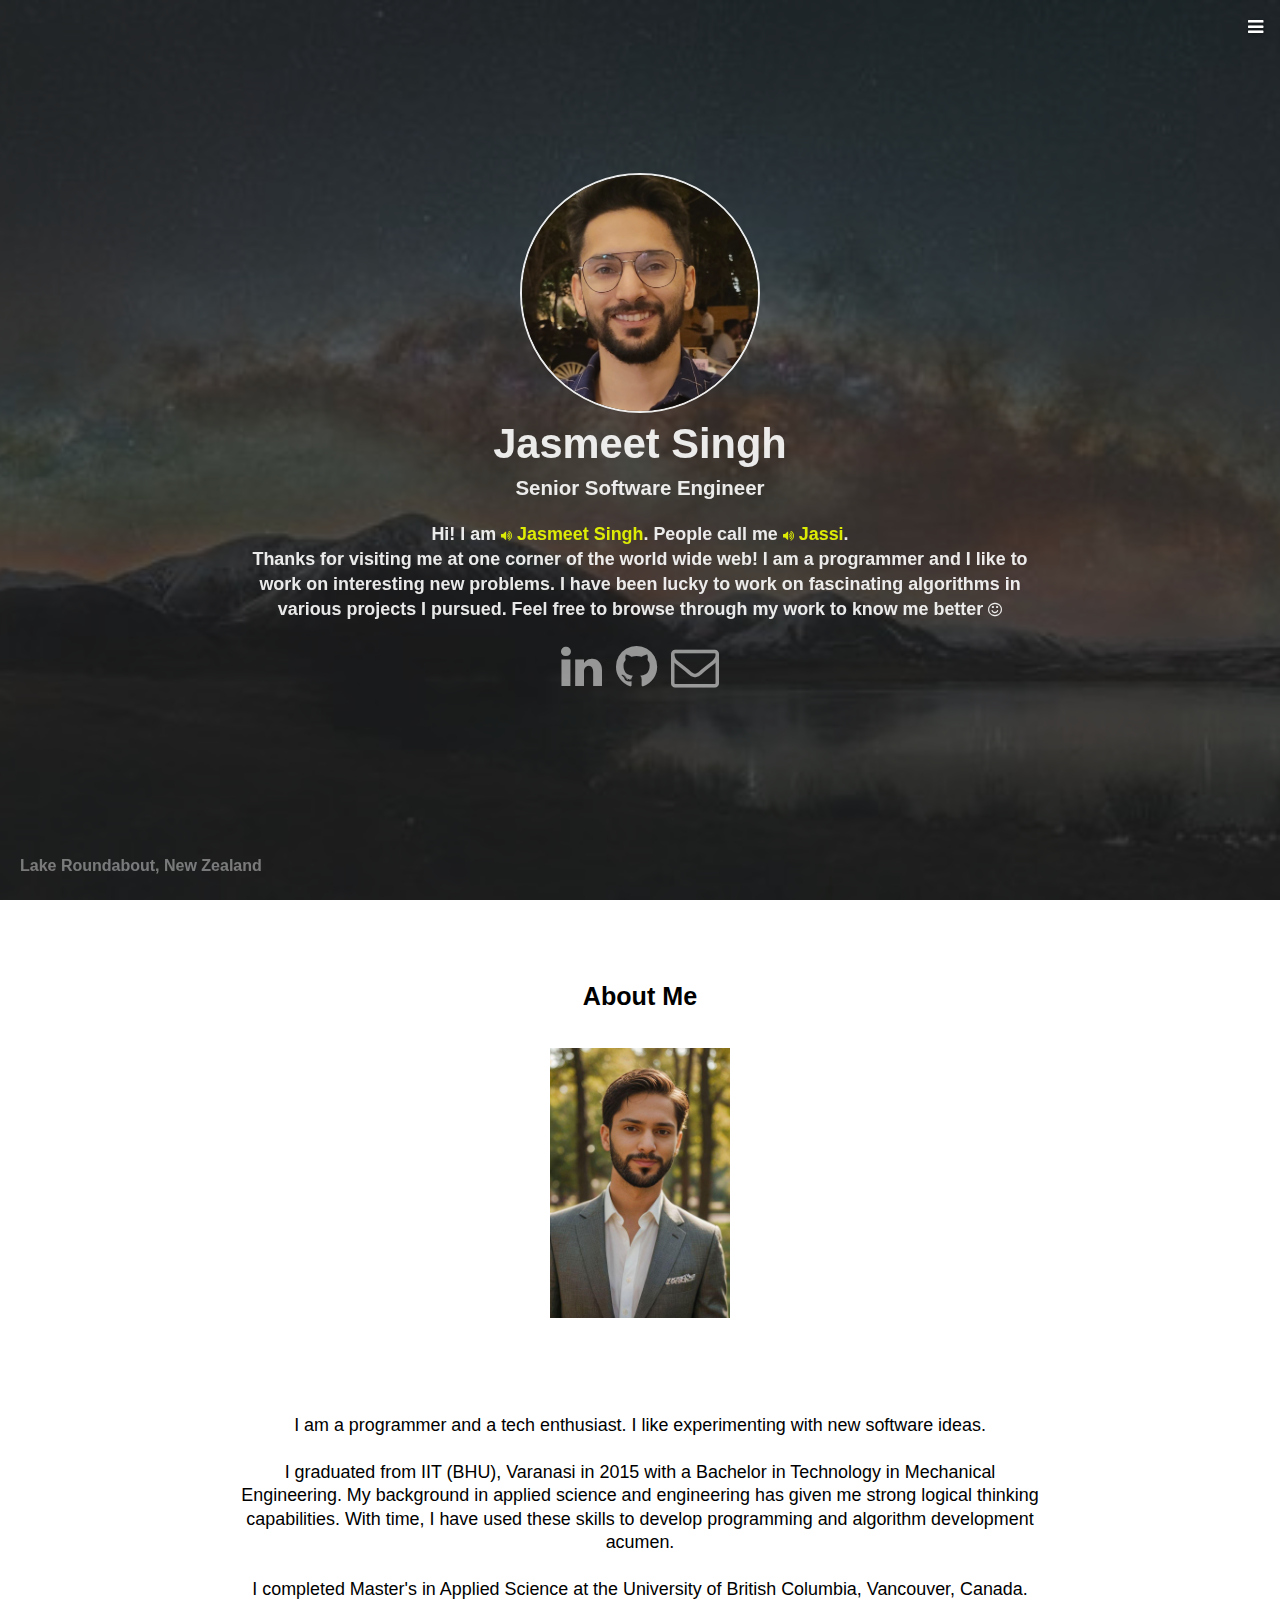
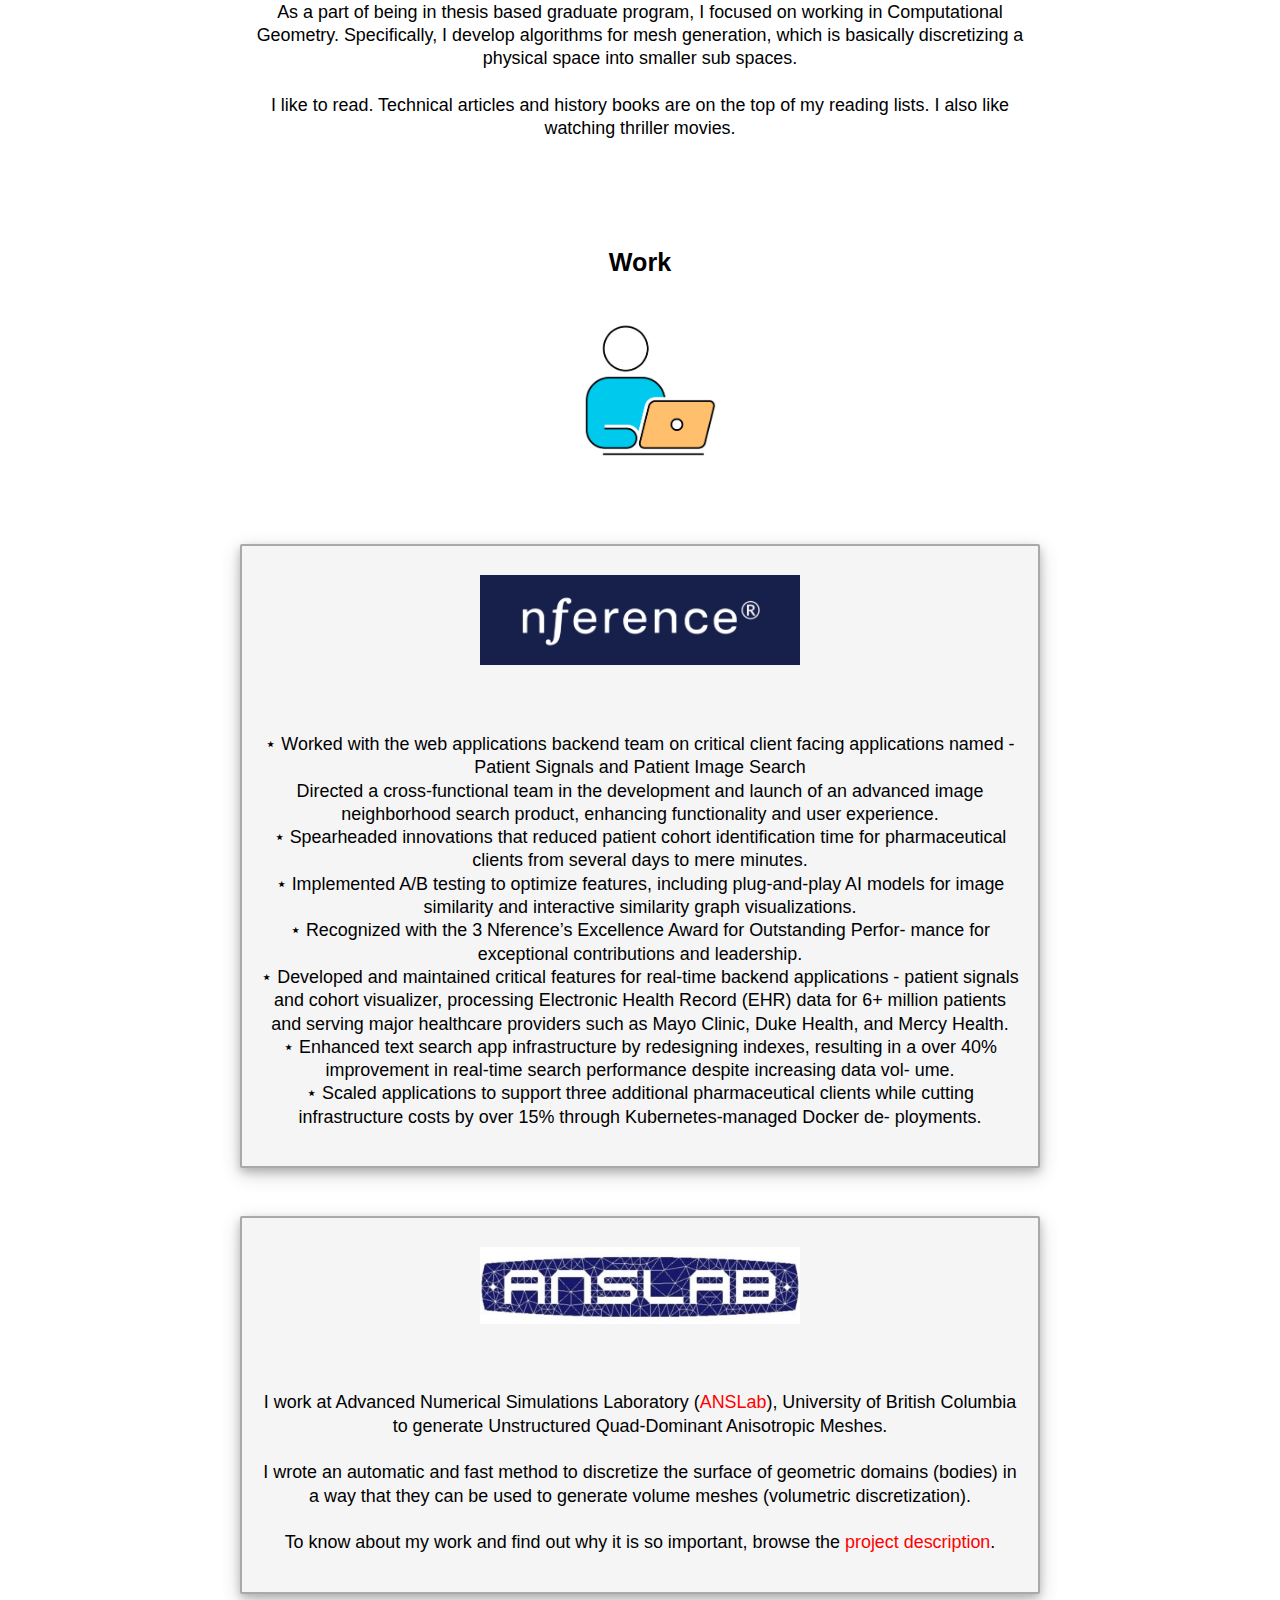
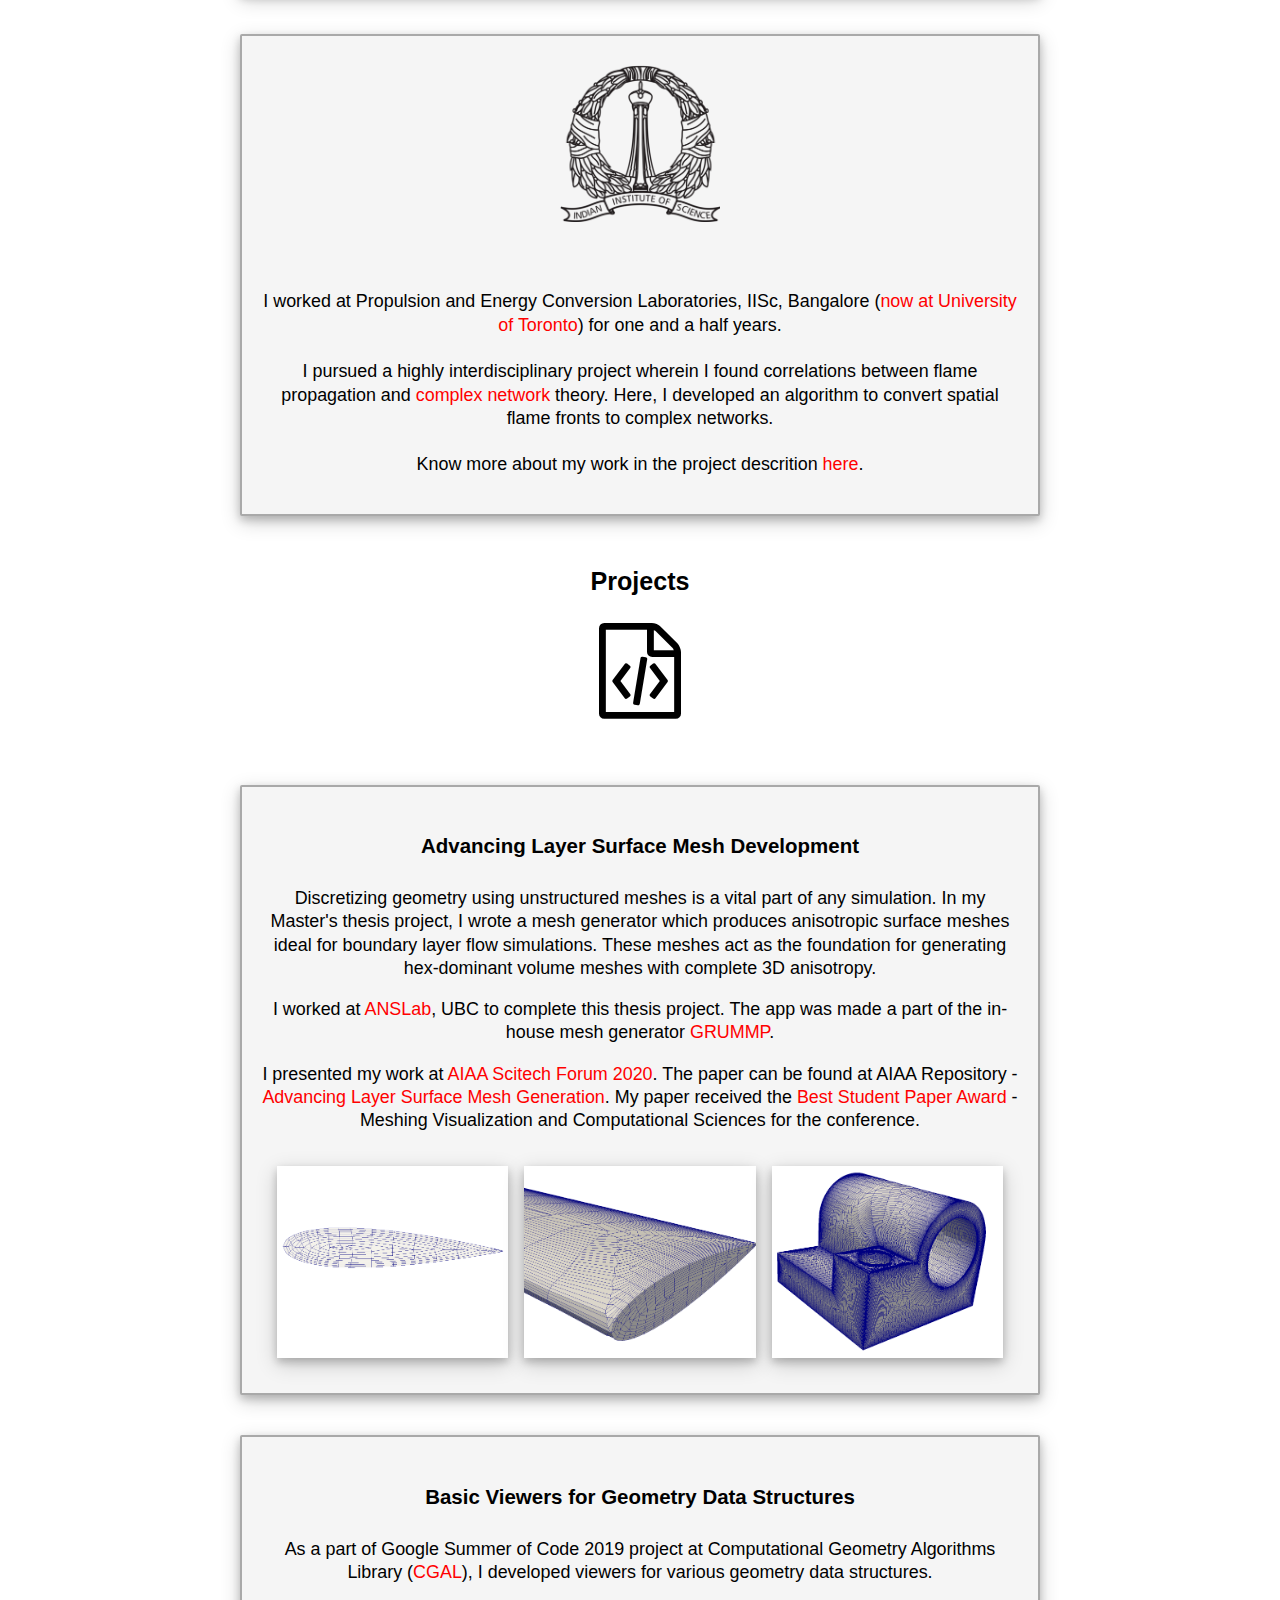
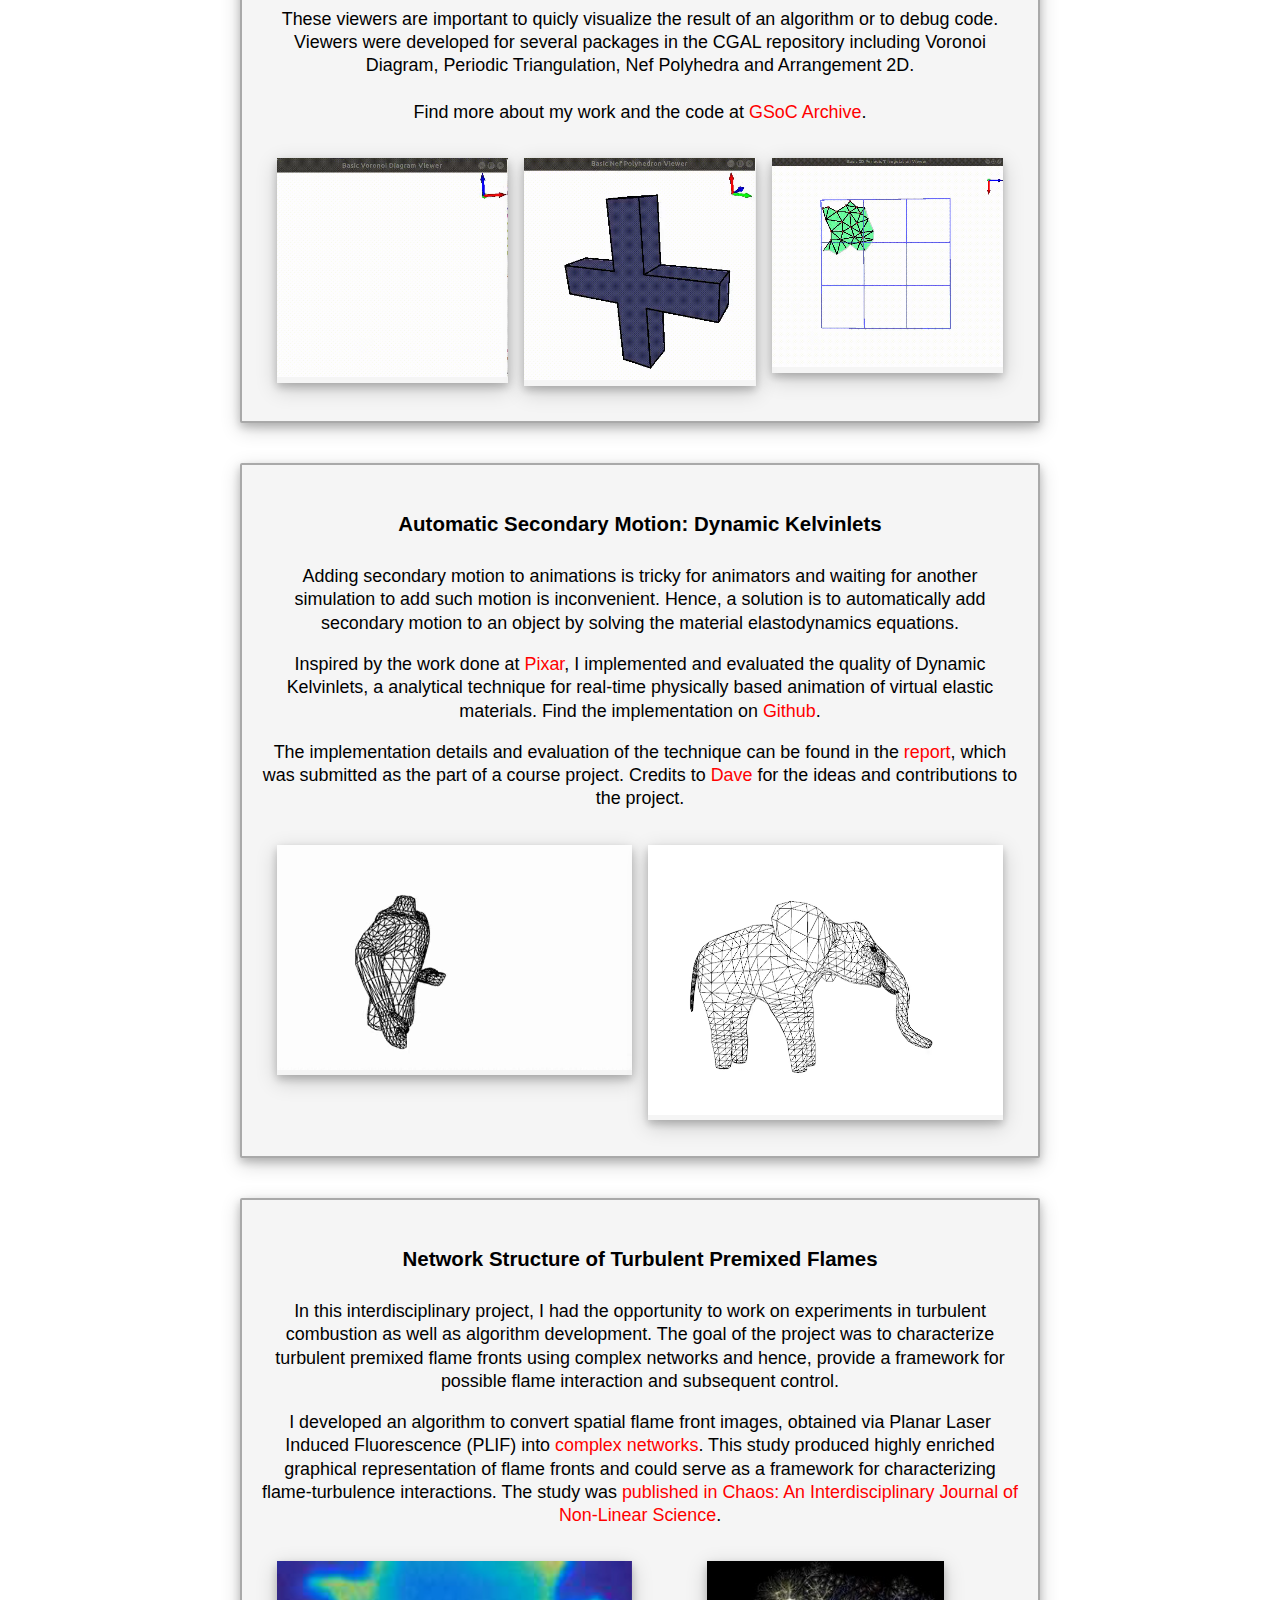
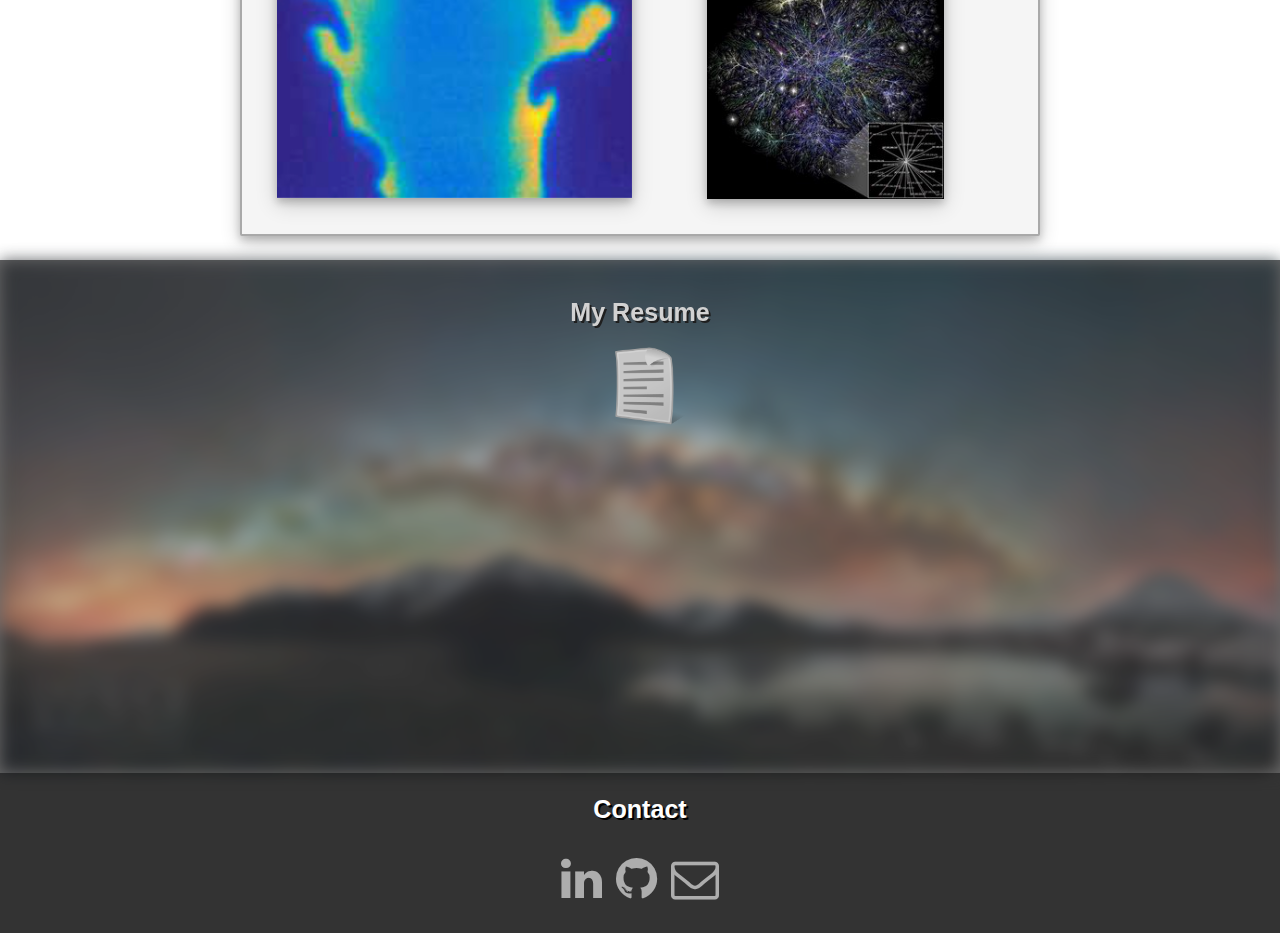
==== commit 609f9463: "Add work entry" ====
--- a/index.html
+++ b/index.html
@@ -150,10 +150,32 @@
 
     <!-- Work -->
     <div id="work">
-      <!-- ANSLab -->
       <h3 class="sectionHeading">Work</h3>
       <img src="img/workIcon.png" class="avatar" style="padding-left: 20px">
       <div class="projects">
+        <!-- Nference -->
+        <div class="projectCard" style="margin: 1.5em 1em">
+          <a href="http://nference.ai" target="_blank"><img src="img/nfer.png"
+              class="avatar nference" alt="Nference" /></a>
+          <p class="projectDescription">
+            ⋆ Worked with the web applications backend team on critical client facing applications named - Patient Signals and Patient Image Search
+            <br>
+            Directed a cross-functional team in the development and launch of an advanced image neighborhood search product, enhancing functionality and user experience.
+            <br>
+            ⋆ Spearheaded innovations that reduced patient cohort identification time for pharmaceutical clients from several days to mere minutes.
+            <br>
+            ⋆ Implemented A/B testing to optimize features, including plug-and-play AI models for image similarity and interactive similarity graph visualizations.
+            <br>
+            ⋆ Recognized with the 3 Nference’s Excellence Award for Outstanding Perfor- mance for exceptional contributions and leadership.
+            <br>
+            ⋆ Developed and maintained critical features for real-time backend applications - patient signals and cohort visualizer, processing Electronic Health Record (EHR) data for 6+ million patients and serving major healthcare providers such as Mayo Clinic, Duke Health, and Mercy Health.
+            <br>
+            ⋆ Enhanced text search app infrastructure by redesigning indexes, resulting in a over 40% improvement in real-time search performance despite increasing data vol- ume.
+            <br>
+            ⋆ Scaled applications to support three additional pharmaceutical clients while cutting infrastructure costs by over 15% through Kubernetes-managed Docker de- ployments.
+          </p>
+        </div>
+        <!-- ANSLab -->
         <div class="projectCard" style="margin: 1.5em 1em">
           <a href="http://tetra.mech.ubc.ca/projects/ANSLab" target="_blank"><img src="img/anslab.jpg"
               class="avatar anslab" alt="ANSLab" /></a>
--- a/style.css
+++ b/style.css
@@ -565,7 +565,7 @@
   padding-bottom: 50px;
 }
 
-.anslab {
+.anslab, .nference {
   width: 320px;
 }
 
